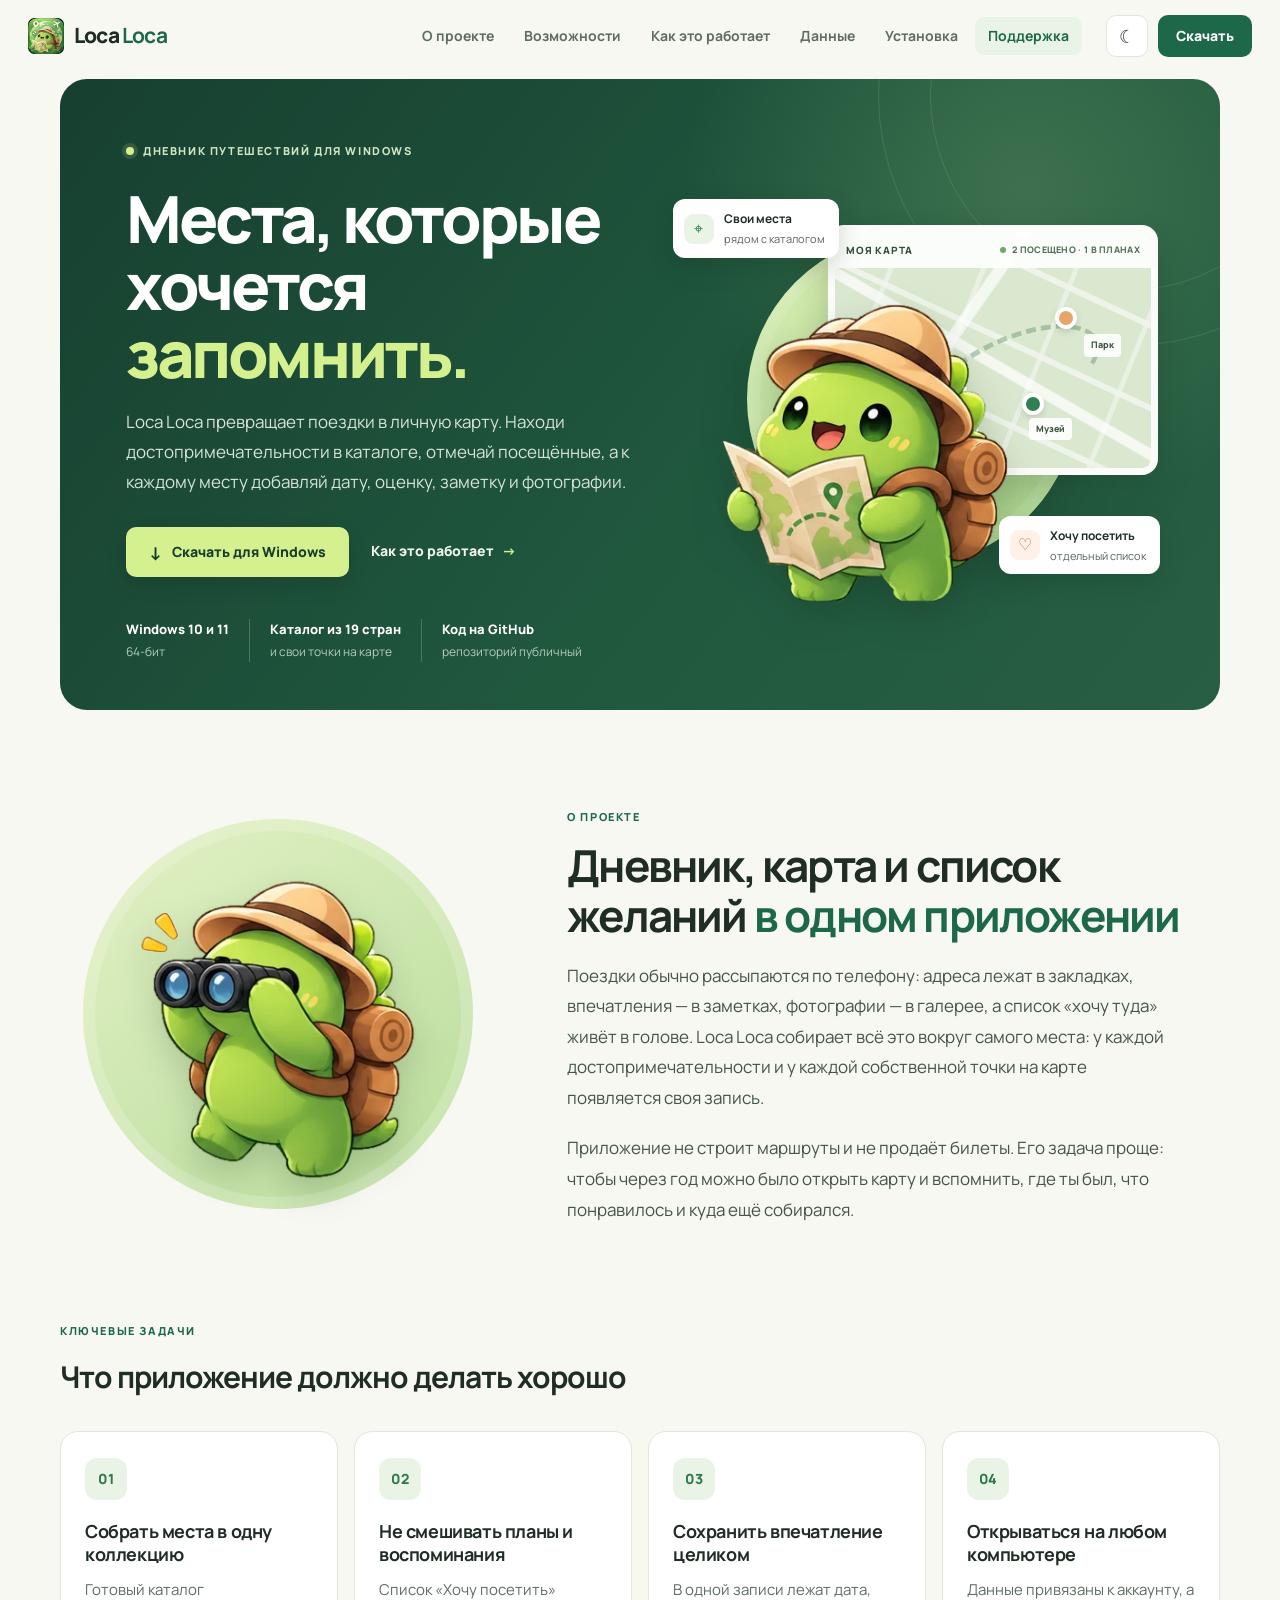
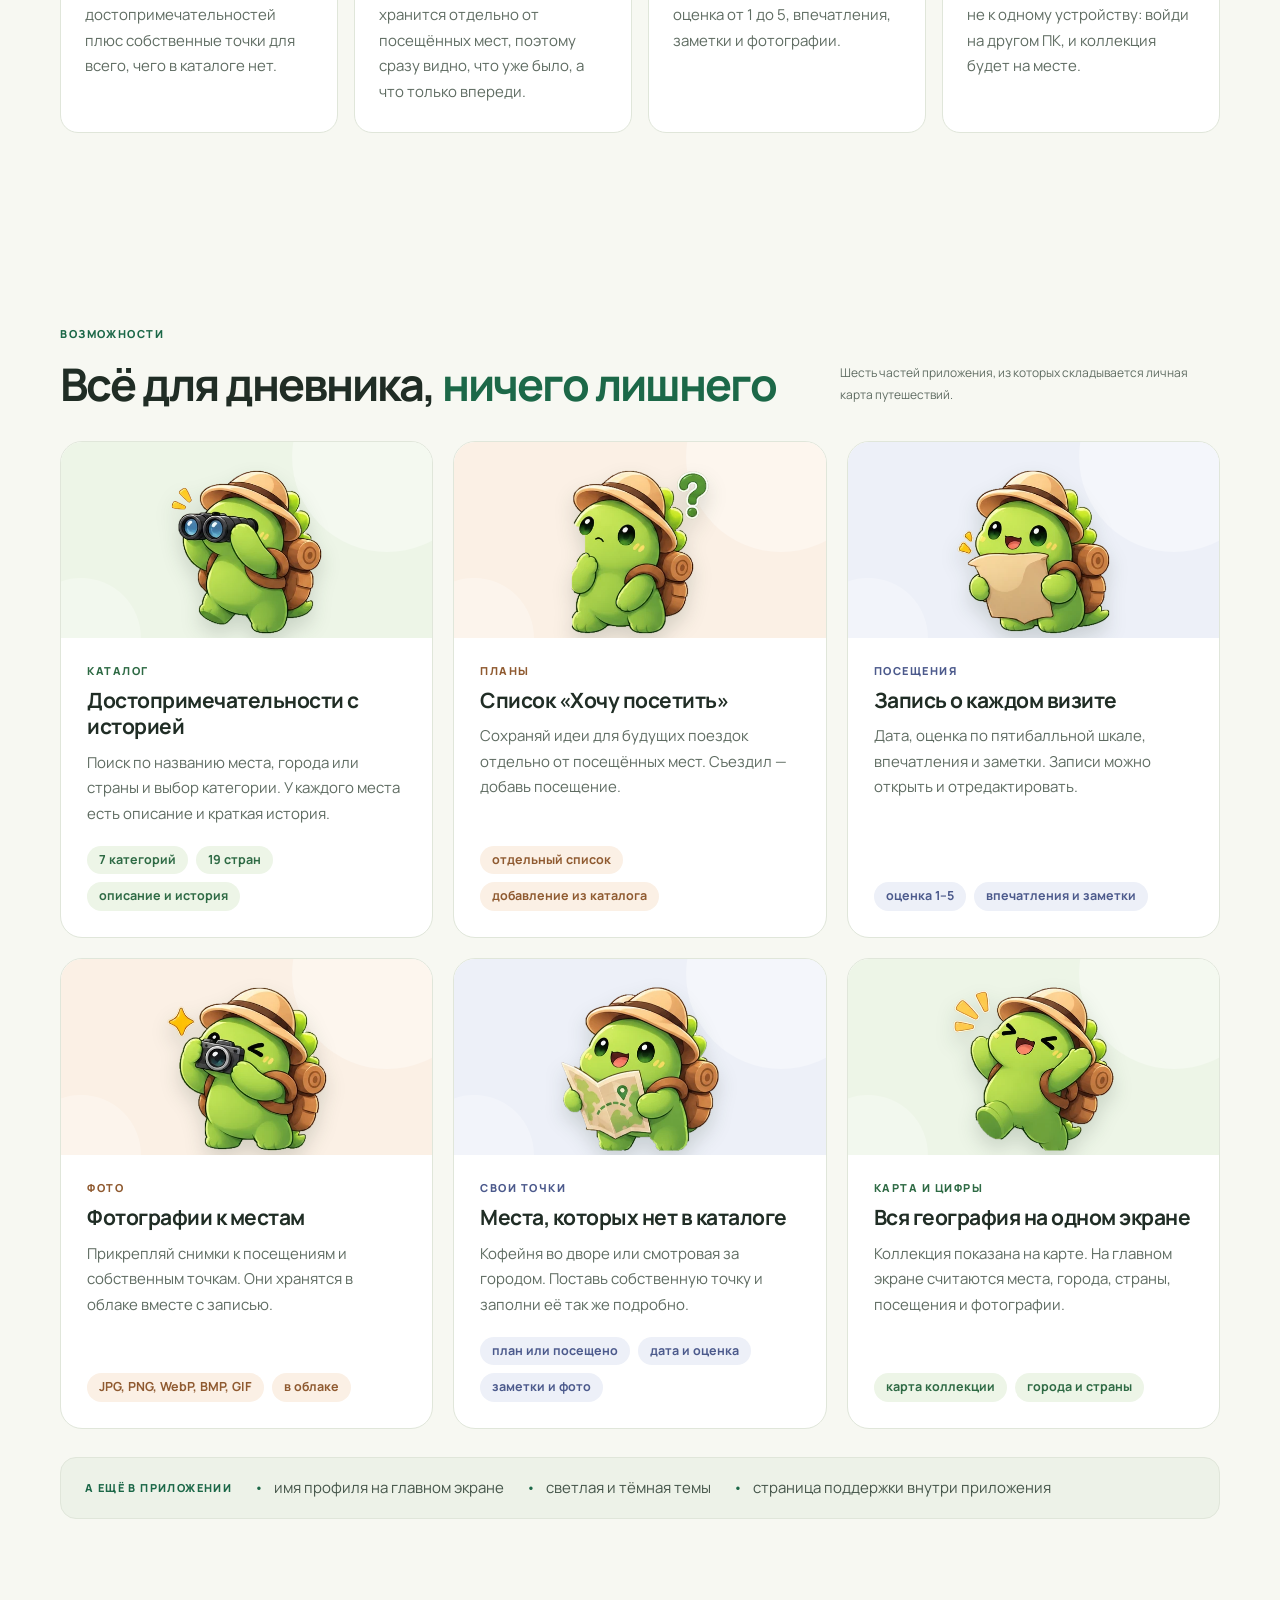
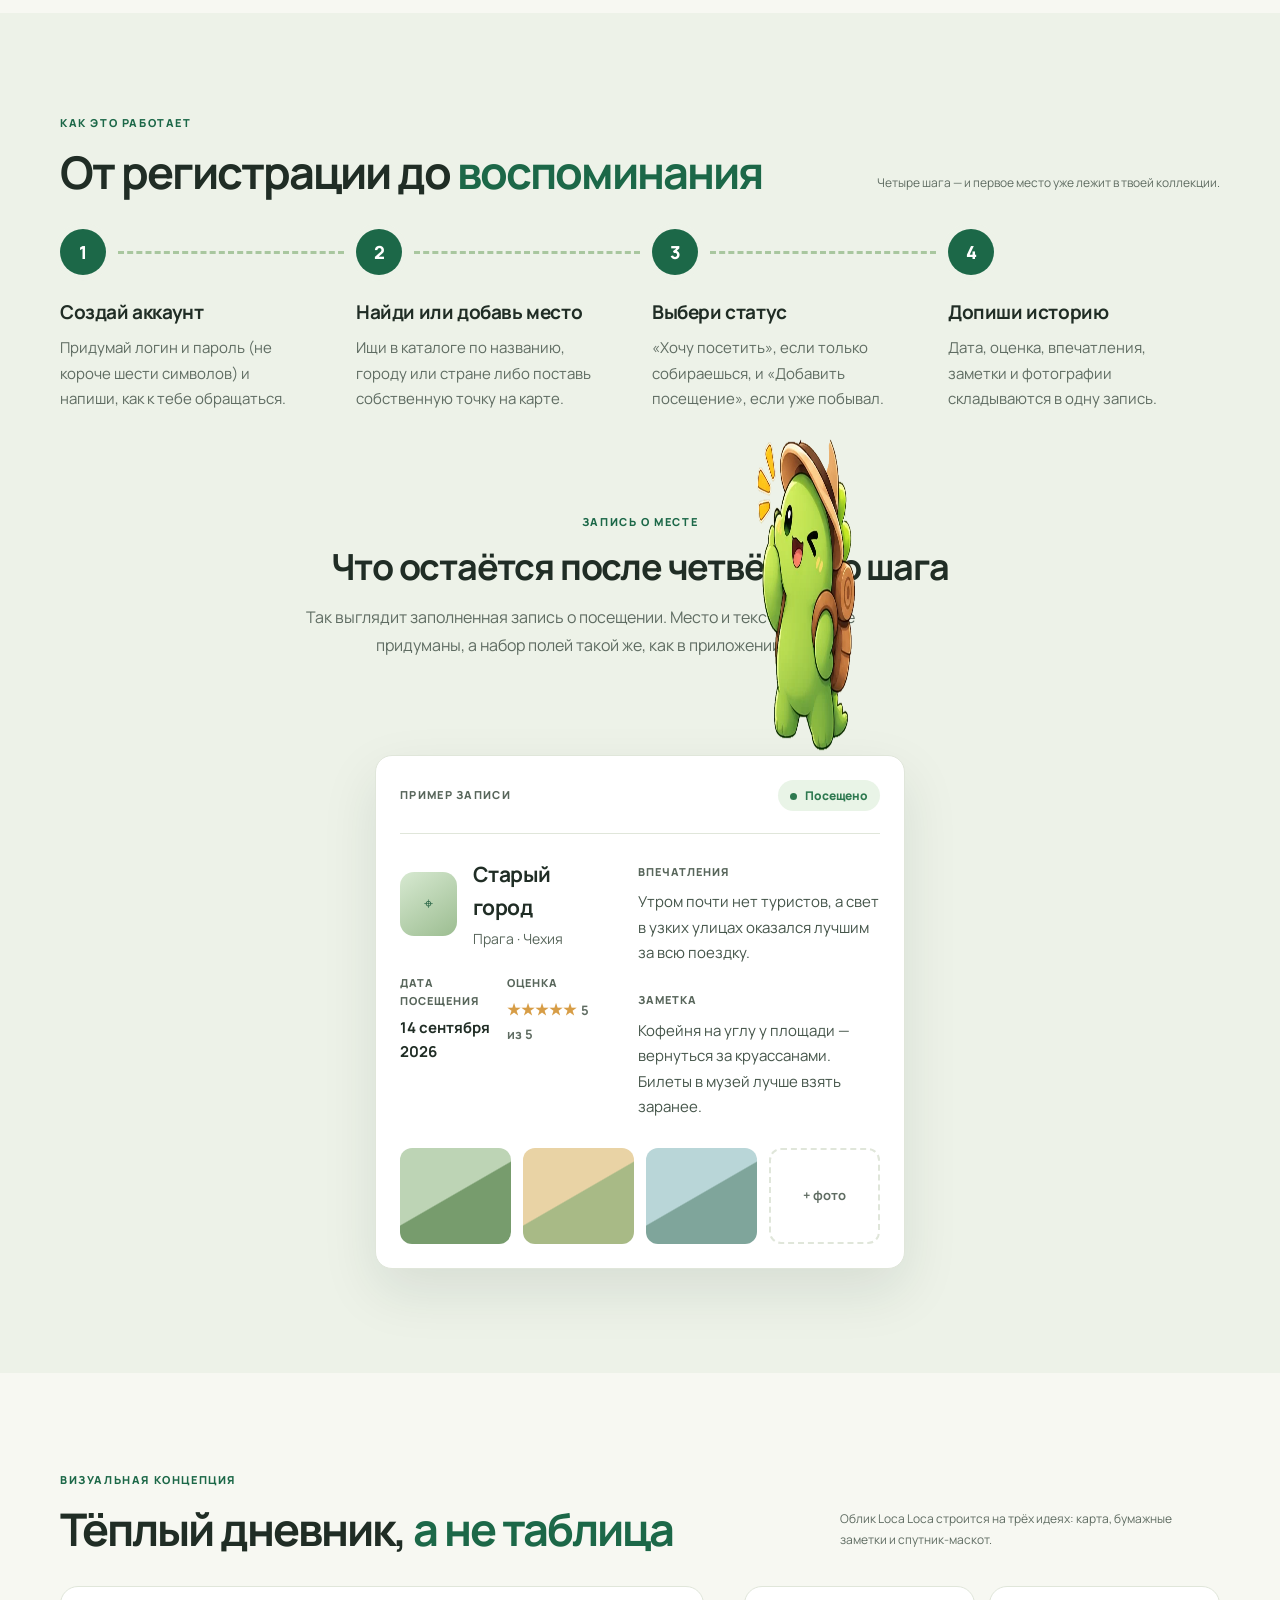
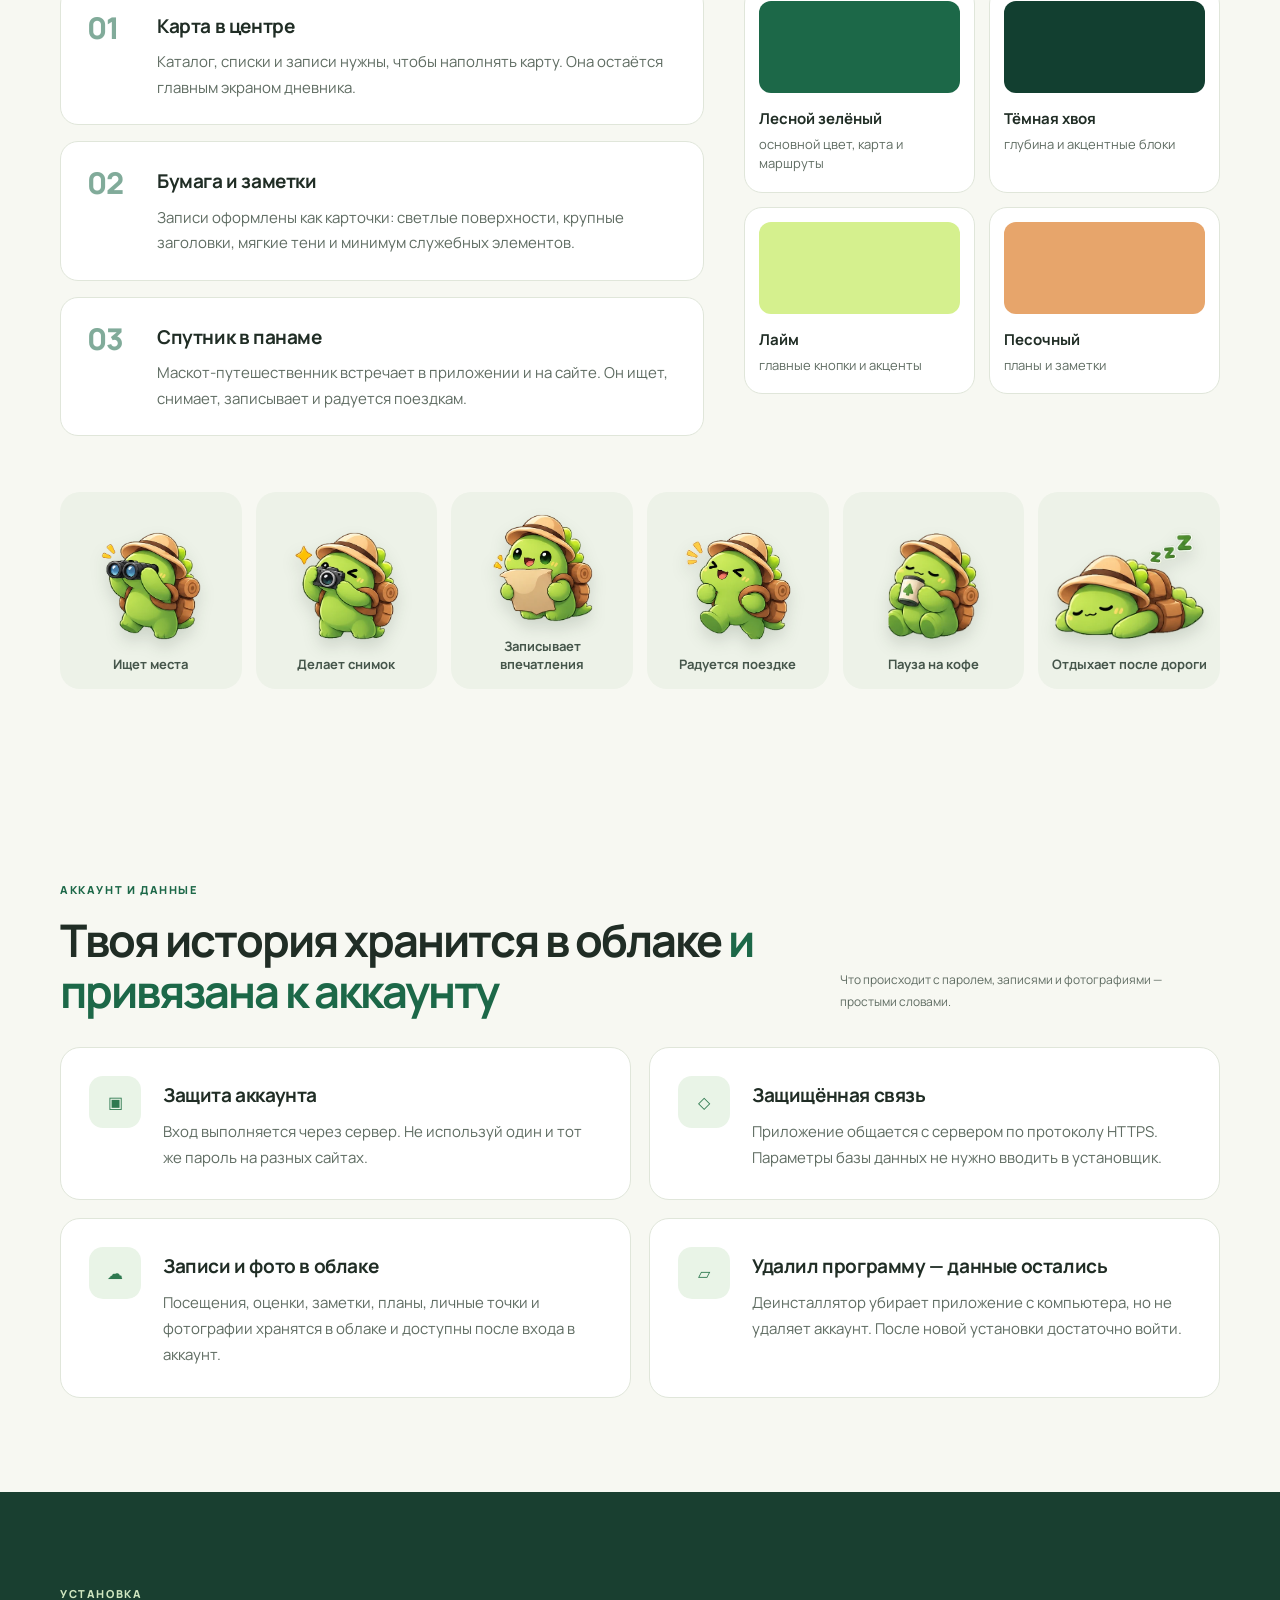
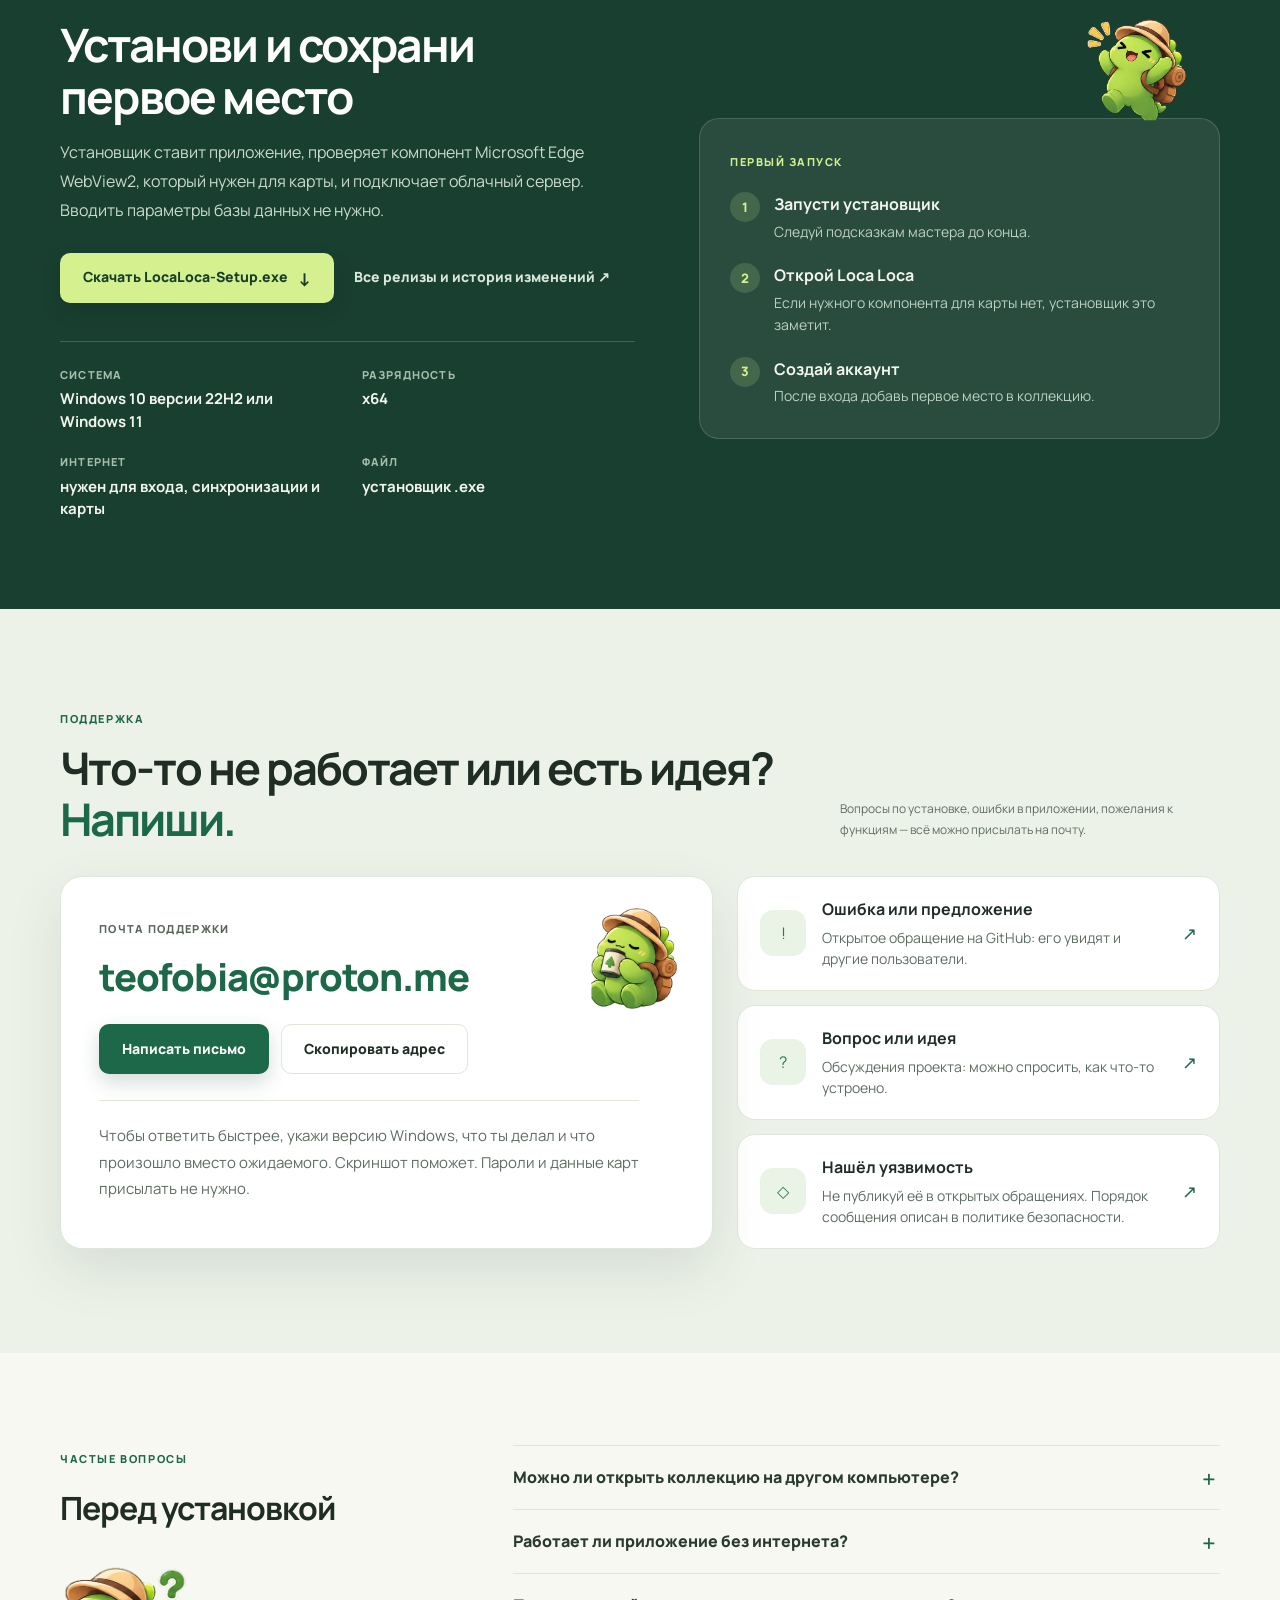
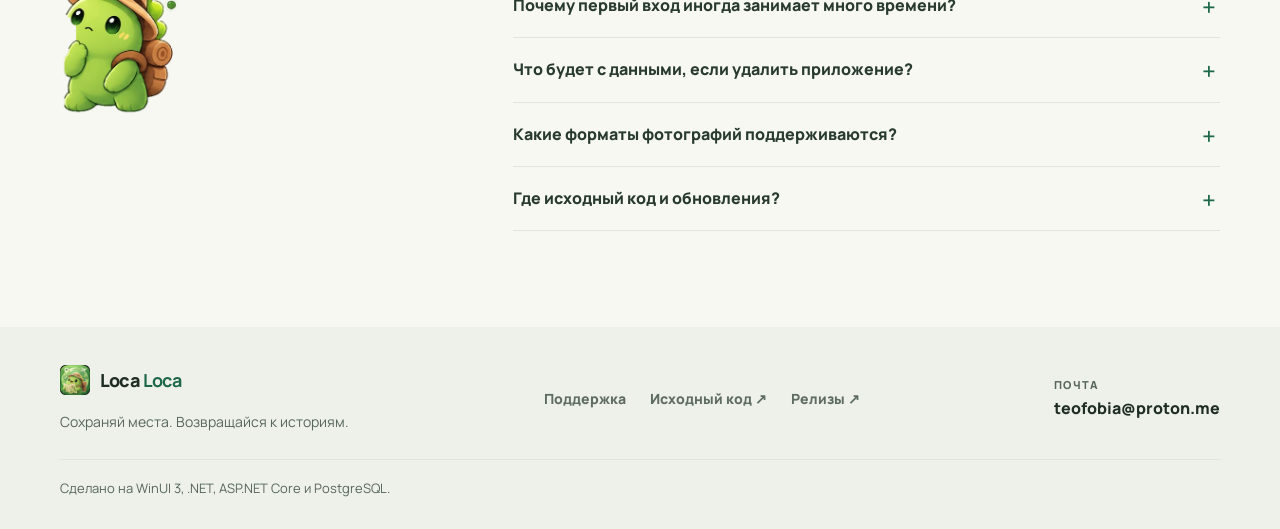
==== site/index.html @ 8aa75900 "Align workflow navigation with website tests" ====
<!doctype html>
<html lang="ru">
<head>
  <meta charset="utf-8">
  <meta name="viewport" content="width=device-width, initial-scale=1">
  <meta name="theme-color" content="#f7f8f2">
  <meta name="description" content="Loca Loca — дневник путешествий для Windows: личная карта мест, оценки, заметки и фотографии.">
  <meta property="og:type" content="website">
  <meta property="og:title" content="Loca Loca — дневник путешествий для Windows">
  <meta property="og:description" content="Каталог достопримечательностей, личная карта, оценки, заметки и фотографии в одном приложении.">
  <meta property="og:image" content="https://teofobiaa.github.io/LocaLoca/assets/icon.png">
  <meta property="og:url" content="https://teofobiaa.github.io/LocaLoca/">
  <title>Loca Loca — дневник путешествий для Windows</title>
  <script>
    (() => {
      const root = document.documentElement;
      let savedTheme = null;
      try { savedTheme = localStorage.getItem("loca-loca-theme"); } catch {}
      const prefersDark = window.matchMedia?.("(prefers-color-scheme: dark)").matches ?? false;
      root.dataset.theme = savedTheme === "light" || savedTheme === "dark" ? savedTheme : (prefersDark ? "dark" : "light");
    })();
  </script>
  <link rel="icon" href="assets/icon.png">
  <link rel="preconnect" href="https://fonts.googleapis.com">
  <link rel="preconnect" href="https://fonts.gstatic.com" crossorigin>
  <link href="https://fonts.googleapis.com/css2?family=Manrope:wght@400;500;600;700;800&amp;display=swap" rel="stylesheet">
  <link rel="stylesheet" href="styles.css">
</head>
<body id="top">
  <a class="skip-link" href="#main">К содержимому</a>
  <header class="topbar-wrap" id="siteHeader">
    <div class="topbar">
      <a class="brand" href="#top" aria-label="Loca Loca — на главную">
        <img src="assets/icon.png" alt="" width="36" height="36">
        <span>Loca <b>Loca</b></span>
      </a>
      <nav class="main-nav" aria-label="Основная навигация">
        <a href="#about">О проекте</a>
        <a href="#features">Возможности</a>
        <a href="#workflow">Как это работает</a>
        <a href="#data">Данные</a>
        <a href="#install">Установка</a>
        <a href="#support">Поддержка</a>
      </nav>
      <div class="topbar-actions">
        <button class="theme-toggle" id="themeToggle" type="button" aria-label="Переключить тему" aria-pressed="false">
          <span class="theme-toggle-icon" aria-hidden="true">☾</span>
          <span class="sr-only theme-toggle-label">Тёмная тема</span>
        </button>
        <a class="nav-download" href="https://github.com/teofobiaa/LocaLoca/releases/download/latest/LocaLoca-Setup.exe">Скачать</a>
        <details class="mobile-menu" id="mobileMenu">
          <summary aria-label="Открыть меню"><span class="burger" aria-hidden="true"></span></summary>
          <nav class="mobile-nav" aria-label="Мобильная навигация">
            <a href="#about">О проекте</a><a href="#features">Возможности</a><a href="#workflow">Как это работает</a>
            <a href="#design">Визуальная концепция</a><a href="#data">Данные</a><a href="#install">Установка</a><a href="#support">Поддержка</a>
          </nav>
        </details>
      </div>
    </div>
  </header>

  <main id="main">
    <section class="hero wrap" aria-labelledby="heroTitle">
      <div class="hero-copy">
        <div class="eyebrow eyebrow-light"><span class="live-dot"></span> ДНЕВНИК ПУТЕШЕСТВИЙ ДЛЯ WINDOWS</div>
        <h1 id="heroTitle">Места, которые хочется <em>запомнить.</em></h1>
        <p class="hero-lead">Loca Loca превращает поездки в личную карту. Находи достопримечательности в каталоге, отмечай посещённые, а к каждому месту добавляй дату, оценку, заметку и фотографии.</p>
        <div class="hero-actions">
          <a class="button button-lime" href="https://github.com/teofobiaa/LocaLoca/releases/download/latest/LocaLoca-Setup.exe"><span aria-hidden="true">↓</span> Скачать для Windows</a>
          <a class="hero-link" href="#how">Как это работает <span aria-hidden="true">→</span></a>
        </div>
        <div class="hero-facts" aria-label="Кратко о приложении">
          <span><b>Windows 10 и 11</b><small>64-бит</small></span>
          <span><b>Каталог из 19 стран</b><small>и свои точки на карте</small></span>
          <span><b>Код на GitHub</b><small>репозиторий публичный</small></span>
        </div>
      </div>
      <div class="hero-visual" aria-hidden="true">
        <div class="visual-halo"></div>
        <div class="map-preview">
          <div class="preview-top"><span>МОЯ КАРТА</span><span class="preview-status"><i></i> 2 ПОСЕЩЕНО · 1 В ПЛАНАХ</span></div>
          <div class="map-lines"></div><span class="map-pin pin-a"></span><span class="map-pin pin-b"></span><span class="map-pin pin-c"></span>
          <div class="map-label label-a">Старый город</div><div class="map-label label-b">Парк</div><div class="map-label label-c">Музей</div>
          <div class="map-legend"><span><i class="legend-visited"></i> Посещено</span><span><i class="legend-wish"></i> В планах</span></div>
        </div>
        <img class="hero-mascot" src="assets/mascot-map.webp" alt="" width="331" height="344">
        <div class="floating-note note-top"><span class="note-icon note-pin">⌖</span><span><b>Свои места</b><small>рядом с каталогом</small></span></div>
        <div class="floating-note note-bottom"><span class="note-icon note-heart">♡</span><span><b>Хочу посетить</b><small>отдельный список</small></span></div>
      </div>
    </section>

    <section class="section wrap" id="about" aria-labelledby="aboutTitle">
      <div class="about-layout">
        <div class="about-art" aria-hidden="true"><div class="about-blob"></div><img src="assets/mascot-binoculars.webp" alt="" width="304" height="329"></div>
        <div class="about-copy"><span class="eyebrow">О ПРОЕКТЕ</span>
          <h2 id="aboutTitle">Дневник, карта и список желаний <em>в одном приложении</em></h2>
          <p>Поездки обычно рассыпаются по телефону: адреса лежат в закладках, впечатления — в заметках, фотографии — в галерее, а список «хочу туда» живёт в голове. Loca Loca собирает всё это вокруг самого места: у каждой достопримечательности и у каждой собственной точки на карте появляется своя запись.</p>
          <p>Приложение не строит маршруты и не продаёт билеты. Его задача проще: чтобы через год можно было открыть карту и вспомнить, где ты был, что понравилось и куда ещё собирался.</p>
        </div>
      </div>
      <div class="goals-head"><span class="eyebrow">КЛЮЧЕВЫЕ ЗАДАЧИ</span><h3>Что приложение должно делать хорошо</h3></div>
      <div class="goals">
        <article class="goal"><span class="goal-number">01</span><h4>Собрать места в одну коллекцию</h4><p>Готовый каталог достопримечательностей плюс собственные точки для всего, чего в каталоге нет.</p></article>
        <article class="goal"><span class="goal-number">02</span><h4>Не смешивать планы и воспоминания</h4><p>Список «Хочу посетить» хранится отдельно от посещённых мест, поэтому сразу видно, что уже было, а что только впереди.</p></article>
        <article class="goal"><span class="goal-number">03</span><h4>Сохранить впечатление целиком</h4><p>В одной записи лежат дата, оценка от 1 до 5, впечатления, заметки и фотографии.</p></article>
        <article class="goal"><span class="goal-number">04</span><h4>Открываться на любом компьютере</h4><p>Данные привязаны к аккаунту, а не к одному устройству: войди на другом ПК, и коллекция будет на месте.</p></article>
      </div>
    </section>

    <section class="section wrap features" id="features" aria-labelledby="featuresTitle">
      <div class="section-heading"><div><span class="eyebrow">ВОЗМОЖНОСТИ</span><h2 id="featuresTitle">Всё для дневника, <em>ничего лишнего</em></h2></div><p>Шесть частей приложения, из которых складывается личная карта путешествий.</p></div>
      <div class="feature-grid">
        <article class="fcard fc-green"><div class="fcard-art"><img src="assets/mascot-binoculars.webp" alt="" width="304" height="329" loading="lazy"></div><div class="fcard-body"><span class="fcard-tag">КАТАЛОГ</span><h3>Достопримечательности с историей</h3><p>Поиск по названию места, города или страны и выбор категории. У каждого места есть описание и краткая история.</p><div class="chips"><span>7 категорий</span><span>19 стран</span><span>описание и история</span></div></div></article>
        <article class="fcard fc-warm"><div class="fcard-art"><img src="assets/mascot-thinking.webp" alt="" width="274" height="321" loading="lazy"></div><div class="fcard-body"><span class="fcard-tag">ПЛАНЫ</span><h3>Список «Хочу посетить»</h3><p>Сохраняй идеи для будущих поездок отдельно от посещённых мест. Съездил — добавь посещение.</p><div class="chips"><span>отдельный список</span><span>добавление из каталога</span></div></div></article>
        <article class="fcard fc-blue"><div class="fcard-art"><img src="assets/mascot-note.webp" alt="" width="303" height="323" loading="lazy"></div><div class="fcard-body"><span class="fcard-tag">ПОСЕЩЕНИЯ</span><h3>Запись о каждом визите</h3><p>Дата, оценка по пятибалльной шкале, впечатления и заметки. Записи можно открыть и отредактировать.</p><div class="chips"><span>оценка 1–5</span><span>впечатления и заметки</span></div></div></article>
        <article class="fcard fc-warm"><div class="fcard-art"><img src="assets/mascot-camera.webp" alt="" width="318" height="325" loading="lazy"></div><div class="fcard-body"><span class="fcard-tag">ФОТО</span><h3>Фотографии к местам</h3><p>Прикрепляй снимки к посещениям и собственным точкам. Они хранятся в облаке вместе с записью.</p><div class="chips"><span>JPG, PNG, WebP, BMP, GIF</span><span>в облаке</span></div></div></article>
        <article class="fcard fc-blue"><div class="fcard-art"><img src="assets/mascot-map.webp" alt="" width="331" height="344" loading="lazy"></div><div class="fcard-body"><span class="fcard-tag">СВОИ ТОЧКИ</span><h3>Места, которых нет в каталоге</h3><p>Кофейня во дворе или смотровая за городом. Поставь собственную точку и заполни её так же подробно.</p><div class="chips"><span>план или посещено</span><span>дата и оценка</span><span>заметки и фото</span></div></div></article>
        <article class="fcard fc-green"><div class="fcard-art"><img src="assets/mascot-celebrate.webp" alt="" width="337" height="343" loading="lazy"></div><div class="fcard-body"><span class="fcard-tag">КАРТА И ЦИФРЫ</span><h3>Вся география на одном экране</h3><p>Коллекция показана на карте. На главном экране считаются места, города, страны, посещения и фотографии.</p><div class="chips"><span>карта коллекции</span><span>города и страны</span></div></div></article>
      </div>
      <div class="extras"><span class="extras-label">А ещё в приложении</span><span>имя профиля на главном экране</span><span>светлая и тёмная темы</span><span>страница поддержки внутри приложения</span></div>
    </section>

    <section class="how" id="workflow" aria-labelledby="howTitle"><div class="wrap">
      <div class="section-heading"><div><span class="eyebrow">КАК ЭТО РАБОТАЕТ</span><h2 id="howTitle">От регистрации до <em>воспоминания</em></h2></div><p>Четыре шага — и первое место уже лежит в твоей коллекции.</p></div>
      <ol class="route">
        <li class="route-step"><span class="route-node">1</span><h3>Создай аккаунт</h3><p>Придумай логин и пароль (не короче шести символов) и напиши, как к тебе обращаться.</p></li>
        <li class="route-step"><span class="route-node">2</span><h3>Найди или добавь место</h3><p>Ищи в каталоге по названию, городу или стране либо поставь собственную точку на карте.</p></li>
        <li class="route-step"><span class="route-node">3</span><h3>Выбери статус</h3><p>«Хочу посетить», если только собираешься, и «Добавить посещение», если уже побывал.</p></li>
        <li class="route-step"><span class="route-node">4</span><h3>Допиши историю</h3><p>Дата, оценка, впечатления, заметки и фотографии складываются в одну запись.</p></li>
      </ol>
      <div class="record-block"><div class="record-intro"><span class="eyebrow">ЗАПИСЬ О МЕСТЕ</span><h3>Что остаётся после четвёртого шага</h3><p>Так выглядит заполненная запись о посещении. Место и текст в примере придуманы, а набор полей такой же, как в приложении.</p></div>
        <div class="record-card" aria-label="Пример записи о посещении с вымышленными данными">
          <img class="record-mascot" src="assets/mascot-thumbs-up.webp" alt="" width="305" height="328" loading="lazy">
          <div class="record-card-top"><span class="record-type">ПРИМЕР ЗАПИСИ</span><span class="visited-pill"><i></i> Посещено</span></div>
          <div class="record-body"><div class="record-main"><div class="record-place"><div class="place-thumb" aria-hidden="true">⌖</div><div><h4>Старый город</h4><p>Прага · Чехия</p></div></div>
            <div class="record-meta"><div><small>ДАТА ПОСЕЩЕНИЯ</small><b>14 сентября 2026</b></div><div><small>ОЦЕНКА</small><b class="rating">★★★★★ <span>5 из 5</span></b></div></div>
          </div><div class="record-texts"><div><small>ВПЕЧАТЛЕНИЯ</small><p>Утром почти нет туристов, а свет в узких улицах оказался лучшим за всю поездку.</p></div><div><small>ЗАМЕТКА</small><p>Кофейня на углу у площади — вернуться за круассанами. Билеты в музей лучше взять заранее.</p></div></div></div>
          <div class="record-photos" aria-hidden="true"><div class="photo photo-one"></div><div class="photo photo-two"></div><div class="photo photo-three"></div><div class="photo photo-add">+ фото</div></div>
        </div>
      </div>
    </div></section>

    <section class="section wrap design" id="design" aria-labelledby="designTitle">
      <div class="section-heading"><div><span class="eyebrow">ВИЗУАЛЬНАЯ КОНЦЕПЦИЯ</span><h2 id="designTitle">Тёплый дневник, <em>а не таблица</em></h2></div><p>Облик Loca Loca строится на трёх идеях: карта, бумажные заметки и спутник-маскот.</p></div>
      <div class="design-grid"><div class="principles">
        <article class="principle"><span class="principle-number">01</span><div><h3>Карта в центре</h3><p>Каталог, списки и записи нужны, чтобы наполнять карту. Она остаётся главным экраном дневника.</p></div></article>
        <article class="principle"><span class="principle-number">02</span><div><h3>Бумага и заметки</h3><p>Записи оформлены как карточки: светлые поверхности, крупные заголовки, мягкие тени и минимум служебных элементов.</p></div></article>
        <article class="principle"><span class="principle-number">03</span><div><h3>Спутник в панаме</h3><p>Маскот-путешественник встречает в приложении и на сайте. Он ищет, снимает, записывает и радуется поездкам.</p></div></article>
      </div><div class="palette" aria-label="Цвета проекта">
        <div class="swatch sw-green"><i></i><b>Лесной зелёный</b><small>основной цвет, карта и маршруты</small></div><div class="swatch sw-deep"><i></i><b>Тёмная хвоя</b><small>глубина и акцентные блоки</small></div><div class="swatch sw-lime"><i></i><b>Лайм</b><small>главные кнопки и акценты</small></div><div class="swatch sw-warm"><i></i><b>Песочный</b><small>планы и заметки</small></div>
      </div></div>
      <ul class="moods" aria-label="Маскот в разных ситуациях">
        <li><img src="assets/mascot-binoculars.webp" alt="" width="304" height="329" loading="lazy"><span>Ищет места</span></li><li><img src="assets/mascot-camera.webp" alt="" width="318" height="325" loading="lazy"><span>Делает снимок</span></li><li><img src="assets/mascot-note.webp" alt="" width="303" height="323" loading="lazy"><span>Записывает впечатления</span></li><li><img src="assets/mascot-happy.webp" alt="" width="337" height="345" loading="lazy"><span>Радуется поездке</span></li><li><img src="assets/mascot-coffee.webp" alt="" width="250" height="290" loading="lazy"><span>Пауза на кофе</span></li><li><img src="assets/mascot-sleeping.webp" alt="" width="387" height="280" loading="lazy"><span>Отдыхает после дороги</span></li>
      </ul>
    </section>

    <section class="section wrap" id="data" aria-labelledby="dataTitle"><div class="section-heading"><div><span class="eyebrow">АККАУНТ И ДАННЫЕ</span><h2 id="dataTitle">Твоя история хранится в облаке <em>и привязана к аккаунту</em></h2></div><p>Что происходит с паролем, записями и фотографиями — простыми словами.</p></div>
      <div class="data-grid">
        <article class="data-card"><div class="data-icon" aria-hidden="true">▣</div><h3>Защита аккаунта</h3><p>Вход выполняется через сервер. Не используй один и тот же пароль на разных сайтах.</p></article>
        <article class="data-card"><div class="data-icon" aria-hidden="true">◇</div><h3>Защищённая связь</h3><p>Приложение общается с сервером по протоколу HTTPS. Параметры базы данных не нужно вводить в установщик.</p></article>
        <article class="data-card"><div class="data-icon" aria-hidden="true">☁</div><h3>Записи и фото в облаке</h3><p>Посещения, оценки, заметки, планы, личные точки и фотографии хранятся в облаке и доступны после входа в аккаунт.</p></article>
        <article class="data-card"><div class="data-icon" aria-hidden="true">▱</div><h3>Удалил программу — данные остались</h3><p>Деинсталлятор убирает приложение с компьютера, но не удаляет аккаунт. После новой установки достаточно войти.</p></article>
      </div>
    </section>

    <section class="install-section" id="install" aria-labelledby="installTitle"><div class="wrap install-layout">
      <div class="install-main"><span class="eyebrow eyebrow-light">УСТАНОВКА</span><h2 id="installTitle">Установи и сохрани первое место</h2><p>Установщик ставит приложение, проверяет компонент Microsoft Edge WebView2, который нужен для карты, и подключает облачный сервер. Вводить параметры базы данных не нужно.</p>
        <div class="install-actions"><a class="button button-lime" href="https://github.com/teofobiaa/LocaLoca/releases/download/latest/LocaLoca-Setup.exe">Скачать LocaLoca-Setup.exe <span aria-hidden="true">↓</span></a><a class="install-release-link" href="https://github.com/teofobiaa/LocaLoca/releases/latest">Все релизы и история изменений ↗</a></div>
        <dl class="install-specs"><div><dt>СИСТЕМА</dt><dd>Windows 10 версии 22H2 или Windows 11</dd></div><div><dt>РАЗРЯДНОСТЬ</dt><dd>x64</dd></div><div><dt>ИНТЕРНЕТ</dt><dd>нужен для входа, синхронизации и карты</dd></div><div><dt>ФАЙЛ</dt><dd>установщик .exe</dd></div></dl>
      </div>
      <div class="install-aside"><img class="aside-mascot" src="assets/mascot-celebrate.webp" alt="" width="337" height="343" loading="lazy"><div class="aside-number">ПЕРВЫЙ ЗАПУСК</div><ol><li><span>1</span><div><b>Запусти установщик</b><small>Следуй подсказкам мастера до конца.</small></div></li><li><span>2</span><div><b>Открой Loca Loca</b><small>Если нужного компонента для карты нет, установщик это заметит.</small></div></li><li><span>3</span><div><b>Создай аккаунт</b><small>После входа добавь первое место в коллекцию.</small></div></li></ol></div>
    </div></section>

    <section class="support-section" id="support" aria-labelledby="supportTitle"><div class="wrap">
      <div class="section-heading"><div><span class="eyebrow">ПОДДЕРЖКА</span><h2 id="supportTitle">Что-то не работает или есть идея? <em>Напиши.</em></h2></div><p>Вопросы по установке, ошибки в приложении, пожелания к функциям — всё можно присылать на почту.</p></div>
      <div class="support-layout"><div class="contact-card"><img class="contact-mascot" src="assets/mascot-coffee.webp" alt="" width="250" height="290" loading="lazy"><span class="data-label">ПОЧТА ПОДДЕРЖКИ</span>
        <a class="contact-mail" href="mailto:teofobia@proton.me">teofobia@proton.me</a>
        <div class="contact-actions"><a class="button button-green" href="mailto:teofobia@proton.me?subject=Loca%20Loca%3A%20вопрос">Написать письмо</a><button class="button button-outline" id="copyMail" type="button" data-email="teofobia@proton.me">Скопировать адрес</button><span class="copy-status" id="copyStatus" role="status" aria-live="polite"></span></div>
        <p class="contact-hint">Чтобы ответить быстрее, укажи версию Windows, что ты делал и что произошло вместо ожидаемого. Скриншот поможет. Пароли и данные карт присылать не нужно.</p>
      </div><div class="support-links">
        <a class="support-link" href="https://github.com/teofobiaa/LocaLoca/issues/new"><span class="support-icon" aria-hidden="true">!</span><span><b>Ошибка или предложение</b><small>Открытое обращение на GitHub: его увидят и другие пользователи.</small></span><i aria-hidden="true">↗</i></a>
        <a class="support-link" href="https://github.com/teofobiaa/LocaLoca/discussions"><span class="support-icon" aria-hidden="true">?</span><span><b>Вопрос или идея</b><small>Обсуждения проекта: можно спросить, как что-то устроено.</small></span><i aria-hidden="true">↗</i></a>
        <a class="support-link" href="https://github.com/teofobiaa/LocaLoca/security/policy"><span class="support-icon" aria-hidden="true">◇</span><span><b>Нашёл уязвимость</b><small>Не публикуй её в открытых обращениях. Порядок сообщения описан в политике безопасности.</small></span><i aria-hidden="true">↗</i></a>
      </div></div>
    </div></section>

    <section class="faq-section wrap" id="faq" aria-labelledby="faqTitle"><div class="faq-heading"><span class="eyebrow">ЧАСТЫЕ ВОПРОСЫ</span><h2 id="faqTitle">Перед установкой</h2><img src="assets/mascot-thinking.webp" alt="" width="274" height="321" loading="lazy"></div>
      <div class="faq-list"><details><summary>Можно ли открыть коллекцию на другом компьютере?</summary><p>Да. Записи и фотографии привязаны к аккаунту, а не к устройству. Установи Loca Loca на втором компьютере и войди с тем же логином.</p></details><details><summary>Работает ли приложение без интернета?</summary><p>Нет. Вход, получение данных из облака и загрузка карты требуют подключения. Автономного режима пока нет.</p></details><details><summary>Почему первый вход иногда занимает много времени?</summary><p>Сервер может засыпать, если им долго не пользовались. Первый запрос после паузы будит его и может идти дольше обычного.</p></details><details><summary>Что будет с данными, если удалить приложение?</summary><p>Программа и временные файлы на компьютере удалятся, а аккаунт, посещения, личные точки и фотографии останутся в облаке.</p></details><details><summary>Какие форматы фотографий поддерживаются?</summary><p>JPG, PNG, WebP, BMP и GIF.</p></details><details><summary>Где исходный код и обновления?</summary><p>В репозитории проекта на GitHub: там же опубликованы релизы и история изменений.</p></details></div>
    </section>
  </main>

  <footer class="footer"><div class="wrap footer-inner"><div class="footer-top">
    <div class="footer-about"><a class="brand footer-brand" href="#top"><img src="assets/icon.png" alt="" width="30" height="30"><span>Loca <b>Loca</b></span></a><p>Сохраняй места. Возвращайся к историям.</p></div>
    <nav class="footer-links" aria-label="Ссылки в подвале"><a href="#support">Поддержка</a><a href="https://github.com/teofobiaa/LocaLoca">Исходный код ↗</a><a href="https://github.com/teofobiaa/LocaLoca/releases/latest">Релизы ↗</a></nav>
    <div class="footer-contact"><small>ПОЧТА</small><a href="mailto:teofobia@proton.me">teofobia@proton.me</a></div>
  </div><p class="footer-stack">Сделано на WinUI 3, .NET, ASP.NET Core и PostgreSQL.</p></div></footer>

  <script>
    (() => {
      const root = document.documentElement;
      const toggle = document.getElementById("themeToggle");
      const themeColor = document.querySelector('meta[name="theme-color"]');
      const storageKey = "loca-loca-theme";
      const colorByTheme = { light: "#f7f8f2", dark: "#111a15" };
      function getSavedTheme() {
        try { const value = localStorage.getItem(storageKey); return value === "light" || value === "dark" ? value : null; }
        catch { return null; }
      }
      function applyTheme(theme, save = false) {
        const normalized = theme === "dark" ? "dark" : "light";
        root.dataset.theme = normalized;
        const isDark = normalized === "dark";
        if (toggle) {
          toggle.setAttribute("aria-pressed", String(isDark));
          toggle.setAttribute("aria-label", isDark ? "Переключить на светлую тему" : "Переключить на тёмную тему");
          toggle.querySelector(".theme-toggle-icon").textContent = isDark ? "☀" : "☾";
          toggle.querySelector(".theme-toggle-label").textContent = isDark ? "Светлая тема" : "Тёмная тема";
        }
        if (themeColor) themeColor.setAttribute("content", colorByTheme[normalized]);
        if (save) { try { localStorage.setItem(storageKey, normalized); } catch {} }
      }
      applyTheme(root.dataset.theme || getSavedTheme() || "light");
      toggle?.addEventListener("click", () => applyTheme(root.dataset.theme === "dark" ? "light" : "dark", true));
      const systemPreference = window.matchMedia?.("(prefers-color-scheme: dark)");
      systemPreference?.addEventListener?.("change", event => { if (!getSavedTheme()) applyTheme(event.matches ? "dark" : "light"); });
      const header = document.getElementById("siteHeader");
      const mobileMenu = document.getElementById("mobileMenu");
      const onScroll = () => header?.classList.toggle("is-scrolled", window.scrollY > 8);
      onScroll();
      window.addEventListener("scroll", onScroll, { passive: true });
      mobileMenu?.querySelectorAll("a").forEach(link => link.addEventListener("click", () => mobileMenu.removeAttribute("open")));
      const navLinks = [...document.querySelectorAll(".main-nav a")];
      const sections = navLinks.map(link => document.querySelector(link.getAttribute("href"))).filter(Boolean);
      if ("IntersectionObserver" in window && sections.length) {
        const observer = new IntersectionObserver(entries => entries.forEach(entry => {
          if (!entry.isIntersecting) return;
          navLinks.forEach(link => {
            const active = link.getAttribute("href") === "#" + entry.target.id;
            if (active) link.setAttribute("aria-current", "true"); else link.removeAttribute("aria-current");
          });
        }), { rootMargin: "-40% 0px -55% 0px" });
        sections.forEach(section => observer.observe(section));
      }
      const copyButton = document.getElementById("copyMail");
      const copyStatus = document.getElementById("copyStatus");
      copyButton?.addEventListener("click", async () => {
        const email = copyButton.dataset.email;
        let copied = false;
        try { await navigator.clipboard.writeText(email); copied = true; }
        catch {
          const field = document.createElement("textarea");
          field.value = email; field.setAttribute("readonly", ""); field.style.position = "fixed"; field.style.opacity = "0";
          document.body.appendChild(field); field.select();
          try { copied = document.execCommand("copy"); } catch { copied = false; }
          field.remove();
        }
        copyStatus.textContent = copied ? "Адрес скопирован" : "Не удалось скопировать, выдели адрес вручную";
        window.setTimeout(() => { copyStatus.textContent = ""; }, 3000);
      });
    })();
  </script>
</body>
</html>
---- site/styles.css ----
:root {
  color-scheme: light;
  --ink: #202d25;
  --muted: #5d6c62;
  --muted: #5f6c62;
  --green: #1c6848;
  --green-deep: #123f30;
  --lime: #d5f08e;
  --paper: #f7f8f2;
  --surface: #ffffff;
  --surface-soft: #edf2e8;
  --surface-alt: #edf1e9;
  --line: #e0e6da;
  --text-strong: #293a2e;
  --text-body: #3f4f44;
  --text-subtle: #59685e;
  --footer-text: #45564a;
  --text-body: #45554a;
  --text-subtle: #58665b;
  --footer-text: #5f6c62;
  --note-green-bg: #e9f4e7;
  --note-green: #2e7950;
  --note-warm-bg: #fff0e8;
  --note-warm: #b8693f;
  --btn-bg: #1c6848;
  --btn-fg: #ffffff;
  --blob-a: #e3f1c5;
  --blob-b: #b8dc9b;
  --route-line: #a9c79f;
  --tint-green: #edf5e7;
  --tint-warm: #fbf0e5;
  --tint-blue: #edf0f8;
  --acc-green: #2e6a44;
  --acc-warm: #8f5a30;
  --acc-blue: #4c5a8c;
  --shadow: 0 22px 55px rgba(24, 53, 35, .10);
}
:root[data-theme="dark"] {
  color-scheme: dark;
  --ink: #e5eee7;
  --muted: #b0bfb4;
  --green: #91c99d;
  --green-deep: #173b2d;
  --lime: #d5f08e;
  --paper: #111a15;
  --surface: #1b2922;
  --surface-soft: #202f27;
  --surface-alt: #17231d;
  --line: #33443a;
  --text-strong: #dce8df;
  --text-body: #c4d3c8;
  --text-subtle: #bdcbbf;
  --footer-text: #c5d2c8;
  --note-green-bg: #293e31;
  --note-green: #a1d5a8;
  --note-warm-bg: #44342d;
  --note-warm: #e3ad89;
  --btn-bg: #d5f08e;
  --btn-fg: #183d2b;
  --blob-a: #2f4d38;
  --blob-b: #223a2c;
  --route-line: #456650;
  --tint-green: #263a2c;
  --tint-warm: #3c3027;
  --tint-blue: #2d3447;
  --acc-green: #a9dcb0;
  --acc-warm: #ebbf9c;
  --acc-blue: #b9c4ee;
  --shadow: 0 22px 55px rgba(0, 0, 0, .32);
}

* { box-sizing: border-box; }
html { scroll-behavior: smooth; scroll-padding-top: 88px; }
body {
  margin: 0;
  background: var(--paper);
  color: var(--ink);
  font-family: Manrope, "Segoe UI", sans-serif;
  font-size: 16px;
  line-height: 1.6;
  -webkit-font-smoothing: antialiased;
}
img { max-width: 100%; }
a { color: inherit; }
:focus-visible { outline: 3px solid var(--green); outline-offset: 3px; border-radius: 6px; }
.wrap { width: min(1160px, calc(100% - 56px)); margin-inline: auto; }
.sr-only { position: absolute; width: 1px; height: 1px; margin: -1px; padding: 0; overflow: hidden; clip: rect(0 0 0 0); white-space: nowrap; border: 0; }
.skip-link { position: absolute; left: 16px; top: -60px; z-index: 100; padding: 10px 16px; border-radius: 9px; background: var(--btn-bg); color: var(--btn-fg); font-weight: 800; text-decoration: none; transition: top .2s; }
.skip-link:focus { top: 12px; }

/* ---------- Шапка ---------- */
.topbar-wrap {
  position: sticky;
  top: 0;
  z-index: 60;
  background: var(--paper);
  transition: box-shadow .25s, border-color .25s;
  border-bottom: 1px solid transparent;
}
@supports (background: color-mix(in srgb, red 50%, transparent)) {
  .topbar-wrap {
    background: color-mix(in srgb, var(--paper) 88%, transparent);
    -webkit-backdrop-filter: saturate(1.4) blur(14px);
    backdrop-filter: saturate(1.4) blur(14px);
  }
}
.topbar-wrap.is-scrolled { border-bottom-color: var(--line); box-shadow: 0 10px 30px rgba(24, 53, 35, .06); }
.topbar {
  width: min(1240px, calc(100% - 56px));
  min-height: 72px;
  margin-inline: auto;
  display: flex;
  align-items: center;
  gap: 24px;
}
.brand {
  display: inline-flex;
  align-items: center;
  gap: 10px;
  color: var(--ink);
  text-decoration: none;
  font-size: 21px;
  font-weight: 800;
  letter-spacing: -.8px;
  white-space: nowrap;
}
.brand img { width: 36px; height: 36px; object-fit: contain; }
.brand b { color: var(--green); }
.main-nav { display: flex; align-items: center; gap: 4px; margin-left: auto; }
.main-nav a {
  padding: 8px 13px;
  border-radius: 9px;
  color: var(--muted);
  text-decoration: none;
  font-size: 14px;
  font-weight: 700;
  white-space: nowrap;
  transition: color .2s, background .2s;
}
.main-nav a:hover { color: var(--green); background: var(--note-green-bg); }
.main-nav a[aria-current="true"] { color: var(--green); background: var(--note-green-bg); }
.topbar-actions { display: flex; align-items: center; gap: 10px; }
.theme-toggle {
  width: 42px;
  height: 42px;
  display: inline-grid;
  place-items: center;
  border: 1px solid var(--line);
  border-radius: 10px;
  background: var(--surface);
  color: var(--ink);
  font: inherit;
  cursor: pointer;
  transition: background .2s, border-color .2s;
}
.theme-toggle:hover { background: var(--surface-soft); border-color: var(--green); }
.theme-toggle-icon { font-size: 18px; line-height: 1; }
.nav-download {
  display: inline-flex;
  align-items: center;
  min-height: 42px;
  padding: 0 18px;
  border-radius: 10px;
  background: var(--btn-bg);
  color: var(--btn-fg);
  font-size: 14px;
  font-weight: 800;
  text-decoration: none;
  transition: transform .2s, box-shadow .2s;
}
.nav-download:hover { transform: translateY(-1px); box-shadow: 0 8px 18px rgba(18, 63, 48, .22); }
.mobile-menu { display: none; position: relative; }
.mobile-menu summary {
  width: 42px;
  height: 42px;
  display: grid;
  place-items: center;
  border: 1px solid var(--line);
  border-radius: 10px;
  background: var(--surface);
  cursor: pointer;
  list-style: none;
}
.mobile-menu summary::-webkit-details-marker { display: none; }
.burger, .burger::before, .burger::after { display: block; width: 18px; height: 2px; border-radius: 2px; background: var(--ink); }
.burger { position: relative; }
.burger::before, .burger::after { content: ""; position: absolute; left: 0; }
.burger::before { top: -6px; }
.burger::after { top: 6px; }
.mobile-nav {
  position: absolute;
  right: 0;
  top: calc(100% + 10px);
  width: min(290px, 86vw);
  display: grid;
  gap: 2px;
  padding: 8px;
  border: 1px solid var(--line);
  border-radius: 14px;
  background: var(--surface);
  box-shadow: var(--shadow);
}
.mobile-nav a { padding: 12px 14px; border-radius: 10px; font-size: 15px; font-weight: 700; text-decoration: none; }
.mobile-nav a:hover { background: var(--surface-soft); color: var(--green); }

/* ---------- Кнопки и общие элементы ---------- */
.button {
  min-height: 50px;
  display: inline-flex;
  align-items: center;
  justify-content: center;
  gap: 10px;
  padding: 0 22px;
  border: 1px solid transparent;
  border-radius: 10px;
  font: inherit;
  font-size: 14px;
  line-height: 1.3;
  font-weight: 800;
  text-decoration: none;
  cursor: pointer;
  transition: transform .2s, background .2s, box-shadow .2s, border-color .2s;
}
.button:hover { transform: translateY(-2px); }
.button-lime { background: var(--lime); color: #183d2b; box-shadow: 0 8px 20px rgba(0,0,0,.12); }
.button-lime:hover { background: #e2f6aa; box-shadow: 0 12px 24px rgba(0,0,0,.16); }
.button-lime span { font-size: 18px; line-height: 1; }
.button-green { background: var(--btn-bg); color: var(--btn-fg); box-shadow: 0 8px 20px rgba(18, 63, 48, .18); }
.button-outline { background: transparent; color: var(--ink); border-color: var(--line); }
.button-outline:hover { border-color: var(--green); background: var(--surface-soft); }
.eyebrow {
  display: inline-flex;
  align-items: center;
  gap: 9px;
  color: var(--green);
  font-size: 11px;
  font-weight: 800;
  letter-spacing: 1.6px;
  line-height: 1.5;
}
.eyebrow-light { color: #cfe6c0; }
.live-dot { width: 8px; height: 8px; border-radius: 50%; background: #d5f08e; box-shadow: 0 0 0 4px rgba(213, 240, 142, .14); }
.section { padding-top: 96px; padding-bottom: 96px; }
.section-heading {
  display: flex;
  justify-content: space-between;
  align-items: end;
  gap: 48px;
  margin-bottom: 40px;
}
.section-heading h2, .about-copy h2 {
  margin: 12px 0 0;
  max-width: 720px;
  font-size: clamp(30px, 3.9vw, 44px);
  line-height: 1.14;
  letter-spacing: -1.8px;
}
.section-heading h2 em, .about-copy h2 em { color: var(--green); font-style: normal; }
.section-heading > p { max-width: 380px; margin: 0 0 6px; color: var(--muted); font-size: 16px; line-height: 1.7; }

/* ---------- Первый экран ---------- */
.hero {
  min-height: 570px;
  margin-top: 6px;
  display: grid;
  grid-template-columns: 1.03fr .97fr;
  align-items: center;
  gap: 30px;
  padding: 58px 66px 48px;
  border-radius: 27px;
  background:
    radial-gradient(circle at 83% 17%, rgba(209, 237, 159, .16), transparent 31%),
    linear-gradient(128deg, #173f30 0%, #20583e 58%, #285f43 100%);
  color: white;
  overflow: hidden;
  position: relative;
}
.hero::before, .hero::after {
  content: "";
  position: absolute;
  border: 1px solid rgba(224, 242, 207, .12);
  border-radius: 50%;
  pointer-events: none;
}
.hero::before { width: 500px; height: 500px; right: -160px; top: -235px; }
.hero::after { width: 390px; height: 390px; right: -102px; top: -180px; }
.hero-copy { max-width: 600px; position: relative; z-index: 2; }
.hero h1 {
  max-width: 660px;
  margin: 22px 0 20px;
  font-size: clamp(43px, 5.1vw, 65px);
  line-height: 1.04;
  letter-spacing: -3.4px;
  font-weight: 800;
}
.hero h1 em { color: var(--lime); font-style: normal; }
.hero-lead { max-width: 560px; margin: 0; color: #d6e3d8; font-size: 17px; line-height: 1.75; }
.hero-actions { display: flex; flex-wrap: wrap; align-items: center; gap: 22px; margin-top: 30px; }
.hero-link { color: #edf6e8; text-decoration: none; font-size: 14px; font-weight: 800; }
.hero-link span { margin-left: 5px; color: var(--lime); }
.hero-link:hover { text-decoration: underline; text-underline-offset: 4px; }
.hero-facts { display: flex; gap: 0; margin-top: 42px; }
.hero-facts > span { min-width: 0; display: flex; flex-direction: column; gap: 3px; padding: 0 20px; border-left: 1px solid rgba(226, 240, 224, .24); }
.hero-facts > span:first-child { padding-left: 0; border-left: 0; }
.hero-facts b { color: white; font-size: 13px; font-weight: 800; }
.hero-facts small { color: #b4ccba; font-size: 12px; }
.hero-visual { position: relative; min-height: 420px; display: grid; place-items: center; z-index: 1; }
.visual-halo {
  position: absolute;
  width: 330px;
  height: 330px;
  border-radius: 50%;
  background: linear-gradient(145deg, #d9edb3, #a8d58c);
  box-shadow: inset 0 0 0 13px rgba(255,255,255,.10), 0 24px 50px rgba(7,29,20,.18);
}
.map-preview {
  position: absolute;
  z-index: 1;
  top: 36px;
  right: -4px;
  width: 330px;
  height: 250px;
  border: 7px solid rgba(255,255,255,.88);
  border-radius: 16px;
  background:
    linear-gradient(30deg, transparent 45%, rgba(255,255,255,.72) 45.5%, rgba(255,255,255,.72) 48%, transparent 48.5%),
    linear-gradient(125deg, transparent 38%, rgba(255,255,255,.68) 38.5%, rgba(255,255,255,.68) 41%, transparent 41.5%),
    #dbe8d0;
  box-shadow: 0 17px 35px rgba(8, 38, 23, .19);
  overflow: hidden;
}
.preview-top {
  height: 36px;
  position: relative;
  z-index: 2;
  display: flex;
  justify-content: space-between;
  align-items: center;
  padding-inline: 11px;
  color: #314c38;
  background: rgba(255,255,255,.9);
  font-size: 10px;
  font-weight: 800;
  letter-spacing: .8px;
}
.preview-status { color: #55705a; font-size: 9px; letter-spacing: .3px; }
.preview-status i { display: inline-block; width: 6px; height: 6px; margin-right: 4px; border-radius: 50%; background: #71a66e; }
.map-lines {
  position: absolute;
  inset: 36px 0 0;
  opacity: .6;
  background:
    repeating-linear-gradient(25deg, transparent 0 34px, rgba(255,255,255,.9) 35px 40px, transparent 41px 75px),
    repeating-linear-gradient(112deg, transparent 0 49px, rgba(255,255,255,.65) 50px 54px, transparent 55px 86px);
}
.map-lines::after {
  content: "";
  position: absolute;
  width: 175px;
  height: 72px;
  left: 86px;
  top: 68px;
  border: 5px dashed rgba(75, 127, 82, .58);
  border-left-color: transparent;
  border-bottom-color: transparent;
  border-radius: 50%;
  transform: rotate(-24deg);
}
.map-pin {
  position: absolute;
  z-index: 2;
  width: 22px;
  height: 22px;
  border: 4px solid white;
  border-radius: 50%;
  box-shadow: 0 3px 7px rgba(0,0,0,.13);
}
.pin-a { left: 87px; top: 103px; background: #2f8054; }
.pin-b { left: 220px; top: 75px; background: #e7a56b; }
.pin-c { left: 187px; top: 161px; background: #2f8054; }
.map-label {
  position: absolute;
  z-index: 2;
  padding: 4px 7px;
  border-radius: 4px;
  background: rgba(255,255,255,.9);
  color: #3f523f;
  font-size: 9px;
  font-weight: 800;
}
.label-a { left: 48px; top: 132px; }
.label-b { right: 30px; top: 102px; }
.label-c { right: 79px; bottom: 28px; }
.map-legend {
  position: absolute;
  z-index: 2;
  left: 9px;
  bottom: 8px;
  display: flex;
  gap: 12px;
  padding: 5px 8px;
  border-radius: 5px;
  background: rgba(255,255,255,.92);
  color: #4f5f52;
  font-size: 9px;
  font-weight: 700;
}
.map-legend i { display: inline-block; width: 6px; height: 6px; margin-right: 3px; border-radius: 50%; }
.legend-visited { background: #2f8054; }
.legend-wish { background: #e7a56b; }
.hero-mascot {
  position: absolute;
  z-index: 3;
  width: 300px;
  height: 312px;
  object-fit: contain;
  left: 45px;
  bottom: 0;
  filter: drop-shadow(0 15px 18px rgba(18,45,24,.20));
  animation: bob 5.5s ease-in-out infinite;
}
@keyframes bob { 0%, 100% { transform: translateY(0); } 50% { transform: translateY(-7px); } }
.floating-note {
  position: absolute;
  z-index: 4;
  display: flex;
  align-items: center;
  gap: 10px;
  padding: 10px 14px 10px 11px;
  background: var(--surface);
  color: var(--ink);
  border-radius: 12px;
  box-shadow: 0 9px 25px rgba(9,35,18,.17);
}
.floating-note > span:last-child { display: flex; flex-direction: column; gap: 2px; }
.floating-note b { font-size: 12px; }
.floating-note small { color: var(--text-subtle); font-size: 11px; }
.note-icon { display: grid; place-items: center; width: 30px; height: 30px; border-radius: 9px; }
.note-icon svg { width: 18px; height: 18px; fill: none; stroke: currentColor; stroke-width: 2; stroke-linecap: round; stroke-linejoin: round; }
.note-pin { background: var(--note-green-bg); color: var(--note-green); }
.note-heart { background: var(--note-warm-bg); color: var(--note-warm); }
.note-top { top: 10px; left: 3px; }
.note-bottom { bottom: 35px; right: -6px; }

/* ---------- О проекте ---------- */
.about-layout { display: grid; grid-template-columns: .8fr 1.2fr; gap: 72px; align-items: center; }
.about-art { position: relative; width: 100%; max-width: 390px; aspect-ratio: 1; justify-self: center; display: grid; place-items: end center; }
.about-blob { position: absolute; inset: 0; border-radius: 50%; background: linear-gradient(145deg, var(--blob-a), var(--blob-b)); box-shadow: inset 0 0 0 12px rgba(255,255,255,.18); }
.about-art img { position: relative; width: 74%; height: auto; margin-bottom: 6%; filter: drop-shadow(0 14px 16px rgba(18,45,24,.18)); }
.about-copy p { max-width: 610px; margin: 20px 0 0; color: var(--text-body); font-size: 17px; line-height: 1.8; }
.goals-head { margin: 92px 0 30px; }
.goals-head h3 { margin: 10px 0 0; font-size: clamp(24px, 2.8vw, 30px); letter-spacing: -1px; }
.goals { display: grid; grid-template-columns: repeat(4, 1fr); gap: 16px; }
.goal { padding: 26px 24px 28px; border: 1px solid var(--line); border-radius: 18px; background: var(--surface); }
.goal-number { width: 42px; height: 42px; display: grid; place-items: center; margin-bottom: 20px; border-radius: 12px; background: var(--note-green-bg); color: var(--note-green); font-size: 14px; font-weight: 800; letter-spacing: .5px; }
.goal h4 { margin: 0 0 10px; font-size: 18px; line-height: 1.3; letter-spacing: -.4px; }
.goal p { margin: 0; color: var(--muted); font-size: 15px; line-height: 1.7; }

/* ---------- Возможности ---------- */
.feature-grid { display: grid; grid-template-columns: repeat(3, 1fr); gap: 20px; }
.fcard { display: flex; flex-direction: column; border: 1px solid var(--line); border-radius: 22px; background: var(--surface); overflow: hidden; transition: transform .25s, box-shadow .25s; }
.fcard:hover { transform: translateY(-4px); box-shadow: var(--shadow); }
.fc-green { --tint: var(--tint-green); --acc: var(--acc-green); }
.fc-warm { --tint: var(--tint-warm); --acc: var(--acc-warm); }
.fc-blue { --tint: var(--tint-blue); --acc: var(--acc-blue); }
.fcard-art { position: relative; height: 196px; display: flex; align-items: flex-end; justify-content: center; background: var(--tint); overflow: hidden; }
.fcard-art::before { content: ""; position: absolute; width: 190px; height: 190px; right: -50px; top: -80px; border-radius: 50%; background: rgba(255,255,255,.35); }
.fcard-art::after { content: ""; position: absolute; width: 120px; height: 120px; left: -40px; bottom: -60px; border-radius: 50%; background: rgba(255,255,255,.28); }
:root[data-theme="dark"] .fcard-art::before, :root[data-theme="dark"] .fcard-art::after { background: rgba(255,255,255,.05); }
.fcard-art img { position: relative; z-index: 1; height: 172px; width: auto; object-fit: contain; filter: drop-shadow(0 10px 10px rgba(18,45,24,.16)); }
.fcard-body { flex: 1; display: flex; flex-direction: column; padding: 24px 26px 26px; }
.fcard-tag { color: var(--acc); font-size: 11px; font-weight: 800; letter-spacing: 1.5px; }
.fcard h3 { margin: 8px 0 10px; font-size: 21px; line-height: 1.25; letter-spacing: -.5px; }
.fcard p { margin: 0; color: var(--muted); font-size: 15px; line-height: 1.7; }
.chips { display: flex; flex-wrap: wrap; gap: 8px; margin-top: auto; padding-top: 20px; }
.chips span { padding: 6px 12px; border-radius: 99px; background: var(--tint); color: var(--acc); font-size: 12.5px; font-weight: 700; line-height: 1.3; }
.extras { display: flex; flex-wrap: wrap; align-items: center; gap: 8px 22px; margin-top: 28px; padding: 18px 24px; border: 1px solid var(--line); border-radius: 16px; background: var(--surface-soft); color: var(--text-body); font-size: 15px; }
.extras-label { color: var(--green); font-size: 11px; font-weight: 800; letter-spacing: 1.4px; text-transform: uppercase; }
.extras > span:not(.extras-label)::before { content: "•"; margin-right: 10px; color: var(--green); }

/* ---------- Как это работает ---------- */
.how { padding: 96px 0 104px; background: var(--surface-soft); }
.route { display: grid; grid-template-columns: repeat(4, 1fr); gap: 24px; margin: 0; padding: 0; list-style: none; }
.route-step { position: relative; }
.route-node { position: relative; z-index: 1; width: 46px; height: 46px; display: grid; place-items: center; border-radius: 50%; background: var(--btn-bg); color: var(--btn-fg); font-size: 18px; font-weight: 800; box-shadow: 0 0 0 6px var(--surface-soft); }
.route-step:not(:last-child)::after { content: ""; position: absolute; top: 22px; left: 58px; right: -12px; border-top: 3px dashed var(--route-line); }
.route-step h3 { margin: 22px 0 8px; font-size: 19px; letter-spacing: -.4px; }
.route-step p { margin: 0; max-width: 250px; color: var(--muted); font-size: 15px; line-height: 1.7; }
.record-block { margin-top: 96px; }
.record-intro { max-width: 760px; margin-inline: auto; text-align: center; }
.record-intro p { max-width: 640px; margin-inline: auto; }
.record-intro h3 { margin: 12px 0 14px; font-size: clamp(26px, 3.2vw, 36px); line-height: 1.2; letter-spacing: -1.2px; }
.record-intro p { margin: 0; color: var(--muted); font-size: 16px; line-height: 1.75; }
.record-card { position: relative; max-width: 940px; margin: 96px auto 0; padding: 28px 34px 32px; border: 1px solid var(--line); border-radius: 22px; background: var(--surface); box-shadow: var(--shadow); }
.record-mascot { position: absolute; right: 46px; bottom: 100%; width: 104px; margin-bottom: -3px; pointer-events: none; }
.record-mascot img { display: block; width: 100%; height: auto; }
.workflow-strip {
  display: grid;
  grid-template-columns: 1.1fr 1fr 1fr 1fr;
  align-items: center;
  gap: 20px;
  padding: 37px 0 39px;
  border-bottom: 1px solid var(--line);
}
.strip-intro h2 { margin: 7px 0 0; font-size: 17px; letter-spacing: -.5px; }
.strip-step { display: flex; align-items: center; gap: 12px; }
.step-number { color: #54724d; font-size: 11px; font-weight: 800; letter-spacing: .8px; }
.strip-step b { display: block; font-size: 11px; }
.strip-step p { margin: 4px 0 0; color: var(--muted); font-size: 10px; }
.section { padding-top: 93px; padding-bottom: 94px; }
.section-heading {
  display: flex;
  justify-content: space-between;
  align-items: end;
  gap: 40px;
  margin-bottom: 31px;
}
.section-heading h2, .record-copy h2 {
  margin: 13px 0 0;
  font-size: clamp(32px, 4vw, 45px);
  line-height: 1.13;
  letter-spacing: -2px;
}
.section-heading h2 em { color: var(--green); }
.section-heading > p { max-width: 380px; margin: 0 0 4px; color: var(--muted); font-size: 12px; line-height: 1.8; }
.feature-groups { display: grid; grid-template-columns: repeat(3, 1fr); gap: 15px; }
.feature-group {
  min-height: 300px;
  position: relative;
  padding: 25px 25px 24px;
  border: 1px solid var(--line);
  border-radius: 15px;
  background: var(--surface);
  overflow: hidden;
}
.feature-group::after {
  content: "";
  position: absolute;
  width: 145px;
  height: 145px;
  right: -60px;
  top: -68px;
  border-radius: 50%;
  background: var(--group-tint);
}
.group-plan { --group-tint: #edf5e7; --group-accent: #3b8055; }
.group-record { --group-tint: #fbf0e5; --group-accent: #ba8050; }
.group-review { --group-tint: #edf0f8; --group-accent: #7882aa; }
.group-number { position: relative; z-index: 1; color: var(--text-subtle); font-size: 9px; font-weight: 800; letter-spacing: 1px; }
.group-icon { display: grid; place-items: center; width: 42px; height: 42px; margin-top: 23px; border-radius: 11px; background: var(--group-tint); color: var(--group-accent); font-size: 22px; }
.feature-group h3 { max-width: 270px; margin: 17px 0 8px; font-size: 18px; line-height: 1.3; letter-spacing: -.5px; }
.feature-group > p { min-height: 57px; margin: 0; color: var(--muted); font-size: 11px; line-height: 1.7; }
.feature-group ul { display: grid; gap: 9px; padding: 0; margin: 19px 0 0; list-style: none; }
.feature-group li { position: relative; padding-left: 17px; color: var(--text-body); font-size: 10px; line-height: 1.5; }
.feature-group li::before { content: "✓"; position: absolute; left: 0; top: 0; color: var(--group-accent); font-weight: 800; }
.record-section { padding: 80px 0; background: var(--surface-soft); }
.record-layout { display: grid; grid-template-columns: .9fr 1.1fr; align-items: center; gap: 90px; }
.record-copy h2 { max-width: 475px; }
.record-copy h2 em { color: var(--green); }
.record-copy > p { max-width: 450px; color: var(--muted); font-size: 12px; line-height: 1.85; }
.record-copy .record-caption { margin-top: 24px; color: var(--text-subtle); font-size: 10px; }
.record-card {
  max-width: 530px;
  padding: 24px;
  border: 1px solid var(--line);
  border-radius: 17px;
  background: var(--surface);
  box-shadow: var(--shadow);
}
.record-card-top { display: flex; align-items: center; justify-content: space-between; }
.record-type, .data-label { color: var(--text-subtle); font-size: 11px; font-weight: 800; letter-spacing: 1.3px; }
.visited-pill { padding: 6px 12px; border-radius: 50px; background: var(--note-green-bg); color: var(--note-green); font-size: 12px; font-weight: 800; }
.visited-pill i { display: inline-block; width: 7px; height: 7px; margin-right: 6px; border-radius: 50%; background: currentColor; }
.record-body { display: grid; grid-template-columns: .9fr 1.1fr; gap: 40px; margin-top: 22px; padding-top: 24px; border-top: 1px solid var(--line); }
.record-place { display: flex; align-items: center; gap: 16px; }
.place-thumb { width: 64px; height: 64px; display: grid; place-items: center; border-radius: 14px; background: linear-gradient(145deg, #d7e9d1, #9cbd91); color: #276444; }
.place-thumb svg { width: 30px; height: 30px; fill: none; stroke: currentColor; stroke-width: 2; stroke-linecap: round; stroke-linejoin: round; }
.record-place h4 { margin: 0 0 3px; font-size: 21px; letter-spacing: -.5px; }
.record-place p { margin: 0; color: var(--text-subtle); font-size: 14px; }
.record-meta { display: grid; grid-template-columns: 1fr 1fr; gap: 16px; margin-top: 24px; }
.record-meta > div { display: flex; flex-direction: column; gap: 6px; }
.record-meta small, .record-texts small { color: var(--text-subtle); font-size: 11px; font-weight: 800; letter-spacing: 1px; }
.record-meta b { font-size: 15px; }
.record-meta .rating { color: #65451f; color: #d79d46; letter-spacing: 1px; }
.rating span { color: var(--muted); font-size: 13px; letter-spacing: 0; }
.record-texts { display: grid; gap: 20px; }
.record-texts p { margin: 6px 0 0; color: var(--text-body); font-size: 15px; line-height: 1.7; }
.record-photos { display: grid; grid-template-columns: repeat(4, 1fr); gap: 12px; margin-top: 28px; }
.photo { height: 96px; border-radius: 12px; background: linear-gradient(150deg, #bdd4b5 0 48%, #779c6d 49% 100%); }
.photo-two { background: linear-gradient(150deg, #e9d3a5 0 48%, #a8ba86 49% 100%); }
.photo-three { background: linear-gradient(150deg, #b9d6d8 0 48%, #7fa59b 49% 100%); }
.photo-add { display: grid; place-items: center; border: 2px dashed var(--line); background: transparent; color: var(--muted); font-size: 13px; font-weight: 700; }
:root[data-theme="dark"] .place-thumb { background: linear-gradient(145deg, #38553d, #294536); color: #c3e2b7; }

/* ---------- Визуальная концепция ---------- */
.design-grid { display: grid; grid-template-columns: 1.15fr .85fr; gap: 40px; align-items: start; }
.principles { display: grid; gap: 16px; }
.principle { display: grid; grid-template-columns: 52px 1fr; gap: 18px; padding: 24px 26px; border: 1px solid var(--line); border-radius: 18px; background: var(--surface); }
.principle-number { color: var(--green); opacity: .55; font-size: 30px; font-weight: 800; letter-spacing: -1px; line-height: 1.1; }
.principle h3 { margin: 0 0 8px; font-size: 19px; letter-spacing: -.4px; }
.principle p { margin: 0; color: var(--muted); font-size: 15px; line-height: 1.7; }
.palette { display: grid; grid-template-columns: 1fr 1fr; gap: 14px; }
.swatch { padding: 14px 14px 18px; border: 1px solid var(--line); border-radius: 18px; background: var(--surface); }
.swatch i { display: block; height: 92px; border-radius: 12px; }
.sw-green i { background: #1c6848; }
.sw-deep i { background: #123f30; }
.sw-lime i { background: #d5f08e; }
.sw-warm i { background: #e7a56b; }
.swatch b { display: block; margin-top: 14px; font-size: 15px; }
.swatch small { display: block; margin-top: 4px; color: var(--muted); font-size: 13px; line-height: 1.5; }
.moods { display: grid; grid-template-columns: repeat(6, 1fr); gap: 14px; margin: 56px 0 0; padding: 0; list-style: none; }
.moods li { display: flex; flex-direction: column; align-items: center; justify-content: flex-end; padding: 20px 10px 16px; border-radius: 20px; background: var(--surface-soft); text-align: center; }
.moods img { height: 112px; width: auto; max-width: 100%; object-fit: contain; filter: drop-shadow(0 8px 8px rgba(18,45,24,.14)); }
.moods span { margin-top: 14px; color: var(--text-body); font-size: 13px; font-weight: 700; line-height: 1.35; }

/* ---------- Данные ---------- */
.data-grid { display: grid; grid-template-columns: 1fr 1fr; gap: 18px; }
.data-card { display: grid; grid-template-columns: 56px 1fr; column-gap: 18px; align-content: start; padding: 28px; border: 1px solid var(--line); border-radius: 20px; background: var(--surface); }
.data-icon { grid-row: span 2; width: 52px; height: 52px; display: grid; place-items: center; border-radius: 14px; background: var(--note-green-bg); color: var(--note-green); }
.data-icon svg { width: 26px; height: 26px; fill: none; stroke: currentColor; stroke-width: 1.8; stroke-linecap: round; stroke-linejoin: round; }
.data-card h3 { margin: 4px 0 8px; font-size: 19px; letter-spacing: -.4px; }
.data-card p { margin: 0; grid-column: 2; color: var(--muted); font-size: 15px; line-height: 1.75; }

/* ---------- Установка ---------- */
.install-section { padding: 88px 0; background: #193f30; color: white; }
.install-layout { display: grid; grid-template-columns: 1.05fr .95fr; gap: 64px; align-items: center; }
.install-main h2 { max-width: 580px; margin: 14px 0 16px; font-size: clamp(32px, 4vw, 46px); line-height: 1.12; letter-spacing: -1.8px; }
.install-main > p { max-width: 560px; margin: 0; color: #cbdacd; font-size: 16px; line-height: 1.8; }
.install-actions { display: flex; align-items: center; flex-wrap: wrap; gap: 20px; margin-top: 28px; }
.install-release-link { color: #d9e6da; font-size: 14px; font-weight: 800; text-decoration: none; }
.install-release-link:hover { color: var(--lime); }
.install-specs { display: grid; grid-template-columns: 1fr 1fr; gap: 20px 28px; max-width: 580px; margin: 38px 0 0; padding-top: 24px; border-top: 1px solid rgba(255,255,255,.18); }
.install-specs > div { display: flex; flex-direction: column; gap: 5px; }
.install-specs dt { color: #a6bdac; font-size: 11px; font-weight: 800; letter-spacing: 1.2px; }
.install-specs dd { margin: 0; color: #f2f6ee; font-size: 15px; font-weight: 700; line-height: 1.5; }
.install-aside { position: relative; margin-top: 56px; padding: 34px 30px 30px; border: 1px solid rgba(229,241,222,.17); border-radius: 20px; background: rgba(255,255,255,.07); }
.aside-mascot { position: absolute; right: 30px; bottom: calc(100% - 4px); width: 104px; height: auto; }
.aside-number { margin-bottom: 22px; color: var(--lime); font-size: 11px; font-weight: 800; letter-spacing: 1.5px; }
.install-aside ol { display: grid; gap: 20px; padding: 0; margin: 0; list-style: none; }
.install-aside li { display: flex; align-items: flex-start; gap: 14px; }
.install-aside li > span { flex: 0 0 30px; display: grid; place-items: center; width: 30px; height: 30px; border-radius: 50%; background: rgba(213,240,142,.16); color: var(--lime); font-size: 13px; font-weight: 800; }
.install-aside li div { display: grid; gap: 3px; }
.install-aside li b { color: #f2f5ed; font-size: 16px; }
.install-aside li small { color: #bdd0c1; font-size: 14px; line-height: 1.6; }

/* ---------- Поддержка ---------- */
.support-section { padding: 96px 0 104px; background: var(--surface-soft); }
.support-layout { display: grid; grid-template-columns: 1.15fr .85fr; gap: 24px; align-items: stretch; }
.contact-card { position: relative; padding: 38px 38px 34px; border: 1px solid var(--line); border-radius: 22px; background: var(--surface); box-shadow: var(--shadow); }
.contact-mascot { position: absolute; right: 32px; top: 28px; width: 92px; height: auto; }
.contact-mail { display: block; margin: 14px 0 26px; color: var(--green); font-size: clamp(26px, 3.4vw, 38px); font-weight: 800; letter-spacing: -1.2px; line-height: 1.15; text-decoration: none; overflow-wrap: anywhere; }
.contact-mail:hover { text-decoration: underline; text-underline-offset: 6px; }
.contact-actions { display: flex; flex-wrap: wrap; align-items: center; gap: 12px; }
.copy-status { color: var(--green); font-size: 13px; font-weight: 700; }
.contact-hint { max-width: 540px; margin: 26px 0 0; padding-top: 22px; border-top: 1px solid var(--line); color: var(--muted); font-size: 15px; line-height: 1.75; }
.support-links { display: grid; gap: 14px; align-content: start; }
.support-link { display: grid; grid-template-columns: 46px 1fr auto; gap: 16px; align-items: center; padding: 20px 22px; border: 1px solid var(--line); border-radius: 18px; background: var(--surface); color: var(--ink); text-decoration: none; transition: transform .2s, border-color .2s, box-shadow .2s; }
.support-link:hover { transform: translateY(-2px); border-color: var(--green); box-shadow: var(--shadow); }
.support-link b { display: block; font-size: 16px; }
.support-link small { display: block; margin-top: 4px; color: var(--muted); font-size: 14px; line-height: 1.55; }
.support-link i { color: var(--green); font-size: 18px; font-style: normal; }
.support-icon { width: 46px; height: 46px; display: grid; place-items: center; border-radius: 13px; background: var(--note-green-bg); color: var(--note-green); }
.support-icon svg { width: 22px; height: 22px; fill: none; stroke: currentColor; stroke-width: 1.9; stroke-linecap: round; stroke-linejoin: round; }

/* ---------- Вопросы ---------- */
.faq-section { display: grid; grid-template-columns: .7fr 1.3fr; gap: 72px; padding-top: 92px; padding-bottom: 96px; }
.faq-heading h2 { margin: 12px 0 0; font-size: 32px; letter-spacing: -1px; }
.faq-heading img { display: block; width: 130px; height: auto; margin-top: 30px; }
.faq-list { border-top: 1px solid var(--line); align-self: start; }
.faq-list details { border-bottom: 1px solid var(--line); }
.faq-list summary { position: relative; padding: 20px 40px 20px 0; cursor: pointer; list-style: none; color: var(--text-strong); font-size: 16px; font-weight: 800; line-height: 1.45; }
.faq-list summary::-webkit-details-marker { display: none; }
.faq-list summary::after { content: "+"; position: absolute; top: 16px; right: 4px; color: var(--green); font-size: 24px; font-weight: 500; }
.faq-list details[open] summary::after { content: "−"; }
.faq-list details p { max-width: 680px; margin: -4px 0 22px; color: var(--muted); font-size: 15px; line-height: 1.8; }

/* ---------- Подвал ---------- */
.footer { background: var(--surface-alt); }
.footer-inner { padding-block: 38px 30px; }
.footer-top { display: flex; flex-wrap: wrap; align-items: center; justify-content: space-between; gap: 28px; }
.footer-brand { font-size: 18px; }
.footer-brand img { width: 30px; height: 30px; }
.footer-about p { margin: 8px 0 0; color: var(--text-subtle); font-size: 14px; }
.footer-links { display: flex; flex-wrap: wrap; align-items: center; gap: 12px 24px; }
.footer-links a { color: var(--footer-text); font-size: 14px; font-weight: 800; text-decoration: none; }
.footer-links a:hover, .footer-contact a:hover { color: var(--green); }
.footer-contact { display: flex; flex-direction: column; gap: 2px; }
.footer-contact small { color: var(--text-subtle); font-size: 11px; font-weight: 800; letter-spacing: 1.3px; }
.footer-contact a { color: var(--ink); font-size: 16px; font-weight: 800; text-decoration: none; }
.footer-stack { margin: 26px 0 0; padding-top: 18px; border-top: 1px solid var(--line); color: var(--text-subtle); font-size: 13px; }

/* ---------- Адаптивность ---------- */
@media (max-width: 1080px) {
  .main-nav { display: none; }
  .topbar-actions { margin-left: auto; }
  .mobile-menu { display: block; }
}
@media (max-width: 960px) {
  .hero { padding-inline: 42px; grid-template-columns: 1.05fr .95fr; }
  .hero-visual { transform: scale(.9); transform-origin: center right; margin-left: -25px; }
  .map-preview { right: -10px; }
  .hero-mascot { left: 22px; }
  .about-layout { gap: 40px; }
  .goals { grid-template-columns: 1fr 1fr; }
  .feature-grid { grid-template-columns: 1fr 1fr; }
  .route { grid-template-columns: 1fr 1fr; row-gap: 40px; }
  .route-step:nth-child(2)::after { display: none; }
  .design-grid { grid-template-columns: 1fr; }
  .moods { grid-template-columns: repeat(3, 1fr); }
  .install-layout { grid-template-columns: 1fr; gap: 28px; }
  .support-layout { grid-template-columns: 1fr; }
  .faq-section { grid-template-columns: 1fr; gap: 28px; }
  .faq-heading img { display: none; }
}
@media (max-width: 760px) {
  .wrap, .topbar { width: min(100% - 36px, 640px); }
  .topbar { min-height: 66px; gap: 12px; }
  .section { padding-block: 68px; }
  .section-heading { display: block; margin-bottom: 30px; }
  .section-heading > p { max-width: 540px; margin-top: 16px; }
  .hero { min-height: 0; grid-template-columns: 1fr; gap: 0; padding: 42px 28px 20px; border-radius: 21px; }
  .hero h1 { max-width: 520px; font-size: clamp(41px, 8vw, 58px); }
  .hero-lead { max-width: 580px; font-size: 16px; }
  .hero-facts { margin-top: 32px; }
  .hero-visual { min-height: 355px; transform: none; margin: 10px 0 0; }
  .visual-halo { width: 285px; height: 285px; }
  .map-preview { top: 22px; right: calc(50% - 172px); width: 300px; height: 226px; }
  .hero-mascot { left: calc(50% - 150px); width: 270px; height: 282px; bottom: -2px; }
  .note-top { top: 5px; left: calc(50% - 175px); }
  .note-bottom { bottom: 8px; right: calc(50% - 170px); }
  .about-layout { grid-template-columns: 1fr; }
  .about-art { max-width: 280px; }
  .goals-head { margin-top: 64px; }
  .goals { grid-template-columns: 1fr; }
  .feature-grid { grid-template-columns: 1fr; }
  .how { padding-block: 68px 72px; }
  .route { grid-template-columns: 1fr; row-gap: 0; }
  .route-step { padding: 0 0 34px 68px; }
  .route-node { position: absolute; left: 0; top: 0; }
  .route-step h3 { margin-top: 8px; }
  .route-step p { max-width: none; }
  .route-step:not(:last-child)::after { display: block; top: 52px; bottom: 6px; left: 22px; right: auto; border-top: 0; border-left: 3px dashed var(--route-line); }
  .record-block { margin-top: 64px; }
  .record-card { padding: 24px 22px 26px; margin-top: 112px; }
  .record-mascot { right: 24px; width: 88px; }
  .record-body { grid-template-columns: 1fr; gap: 24px; }
  .record-photos { grid-template-columns: 1fr 1fr; }
  .moods { grid-template-columns: repeat(2, 1fr); }
  .data-grid { grid-template-columns: 1fr; }
  .install-section { padding-block: 64px; }
  .support-section { padding-block: 68px 72px; }
  .contact-card { padding: 28px 24px 26px; }
  .contact-mascot { position: static; display: block; width: 84px; margin: 0 0 14px auto; }
  .faq-section { padding-block: 64px; }
  .footer-top { align-items: flex-start; flex-direction: column; gap: 22px; }
}
@media (max-width: 480px) {
  .wrap, .topbar { width: calc(100% - 30px); }
  .brand { font-size: 19px; }
  .brand img { width: 32px; height: 32px; }
  .nav-download { padding: 0 13px; font-size: 13px; }
  .hero { padding: 34px 20px 15px; }
  .hero h1 { margin-top: 18px; font-size: 42px; letter-spacing: -2.4px; }
  .hero-actions { align-items: flex-start; flex-direction: column; gap: 16px; }
  .hero-facts { flex-wrap: wrap; gap: 16px 0; }
  .hero-facts > span { width: 50%; padding-left: 12px; padding-right: 8px; }
  .hero-facts > span:nth-child(3) { padding-left: 0; border-left: 0; }
  .hero-visual { min-height: 310px; margin-top: 14px; }
  .visual-halo { width: 245px; height: 245px; }
  .map-preview { top: 17px; right: calc(50% - 143px); width: 250px; height: 191px; border-width: 5px; }
  .preview-top { height: 29px; }
  .preview-status { display: none; }
  .map-lines { inset-block-start: 29px; }
  .hero-mascot { left: calc(50% - 128px); width: 230px; height: 240px; }
  .note-top { left: -2px; top: 3px; }
  .note-bottom { right: -3px; bottom: 0; }
  .floating-note { padding: 8px 10px 8px 8px; gap: 7px; }
  .floating-note b { font-size: 11px; }
  .floating-note small { font-size: 10px; }
  .note-icon { width: 26px; height: 26px; }
  .section-heading h2, .about-copy h2 { font-size: 31px; letter-spacing: -1.3px; }
  .fcard-body { padding: 22px 20px 22px; }
  .data-card { grid-template-columns: 44px 1fr; column-gap: 14px; padding: 22px 18px; }
  .data-icon { width: 44px; height: 44px; }
  .data-card p { grid-column: 1 / -1; margin-top: 12px; }
  .install-main h2 { font-size: 34px; }
  .install-specs { grid-template-columns: 1fr; }
  .install-aside { padding: 32px 20px 24px; }
  .support-link { grid-template-columns: 42px 1fr; }
  .support-link i { display: none; }
  .record-meta { grid-template-columns: 1fr; gap: 14px; }
  .moods { gap: 10px; }
  .moods img { height: 92px; }
}
@media (prefers-reduced-motion: reduce) {
  html { scroll-behavior: auto; }
  *, *::before, *::after { transition-duration: .01ms !important; animation-duration: .01ms !important; animation-iteration-count: 1 !important; }
}
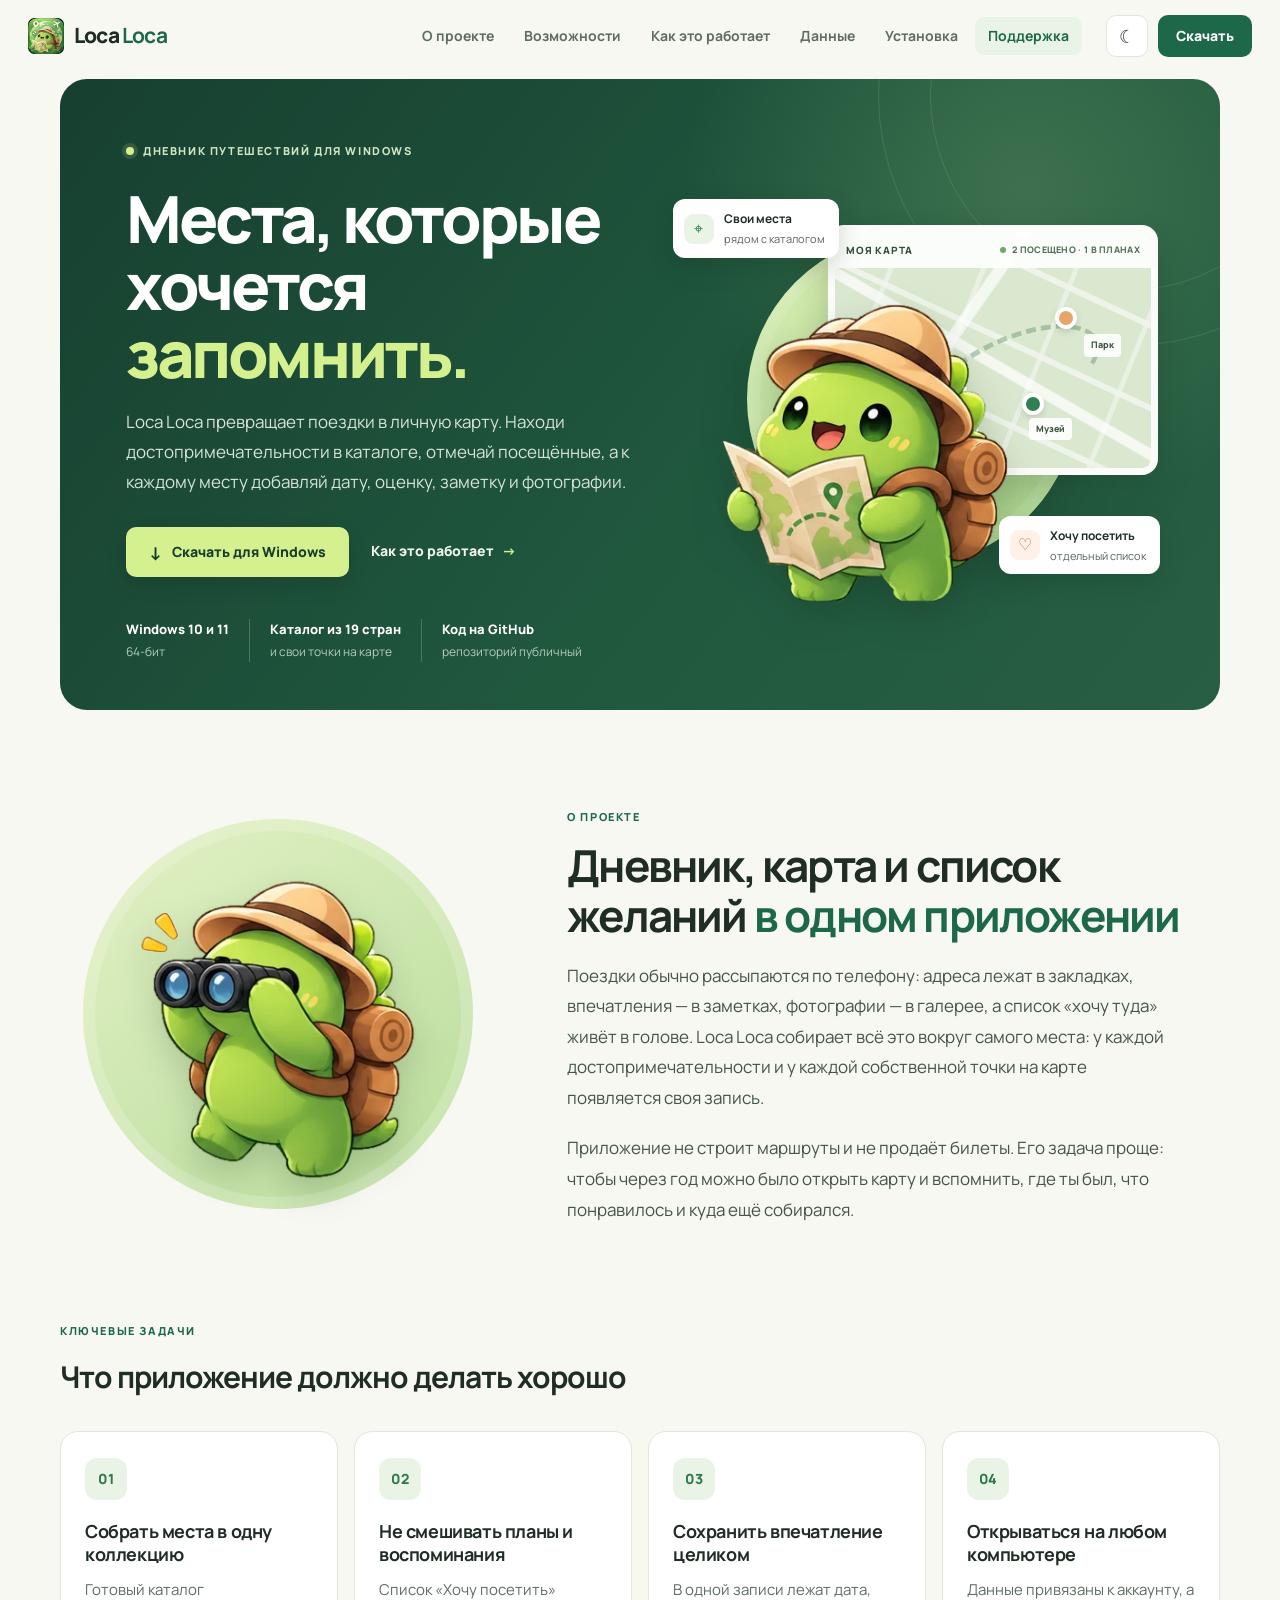
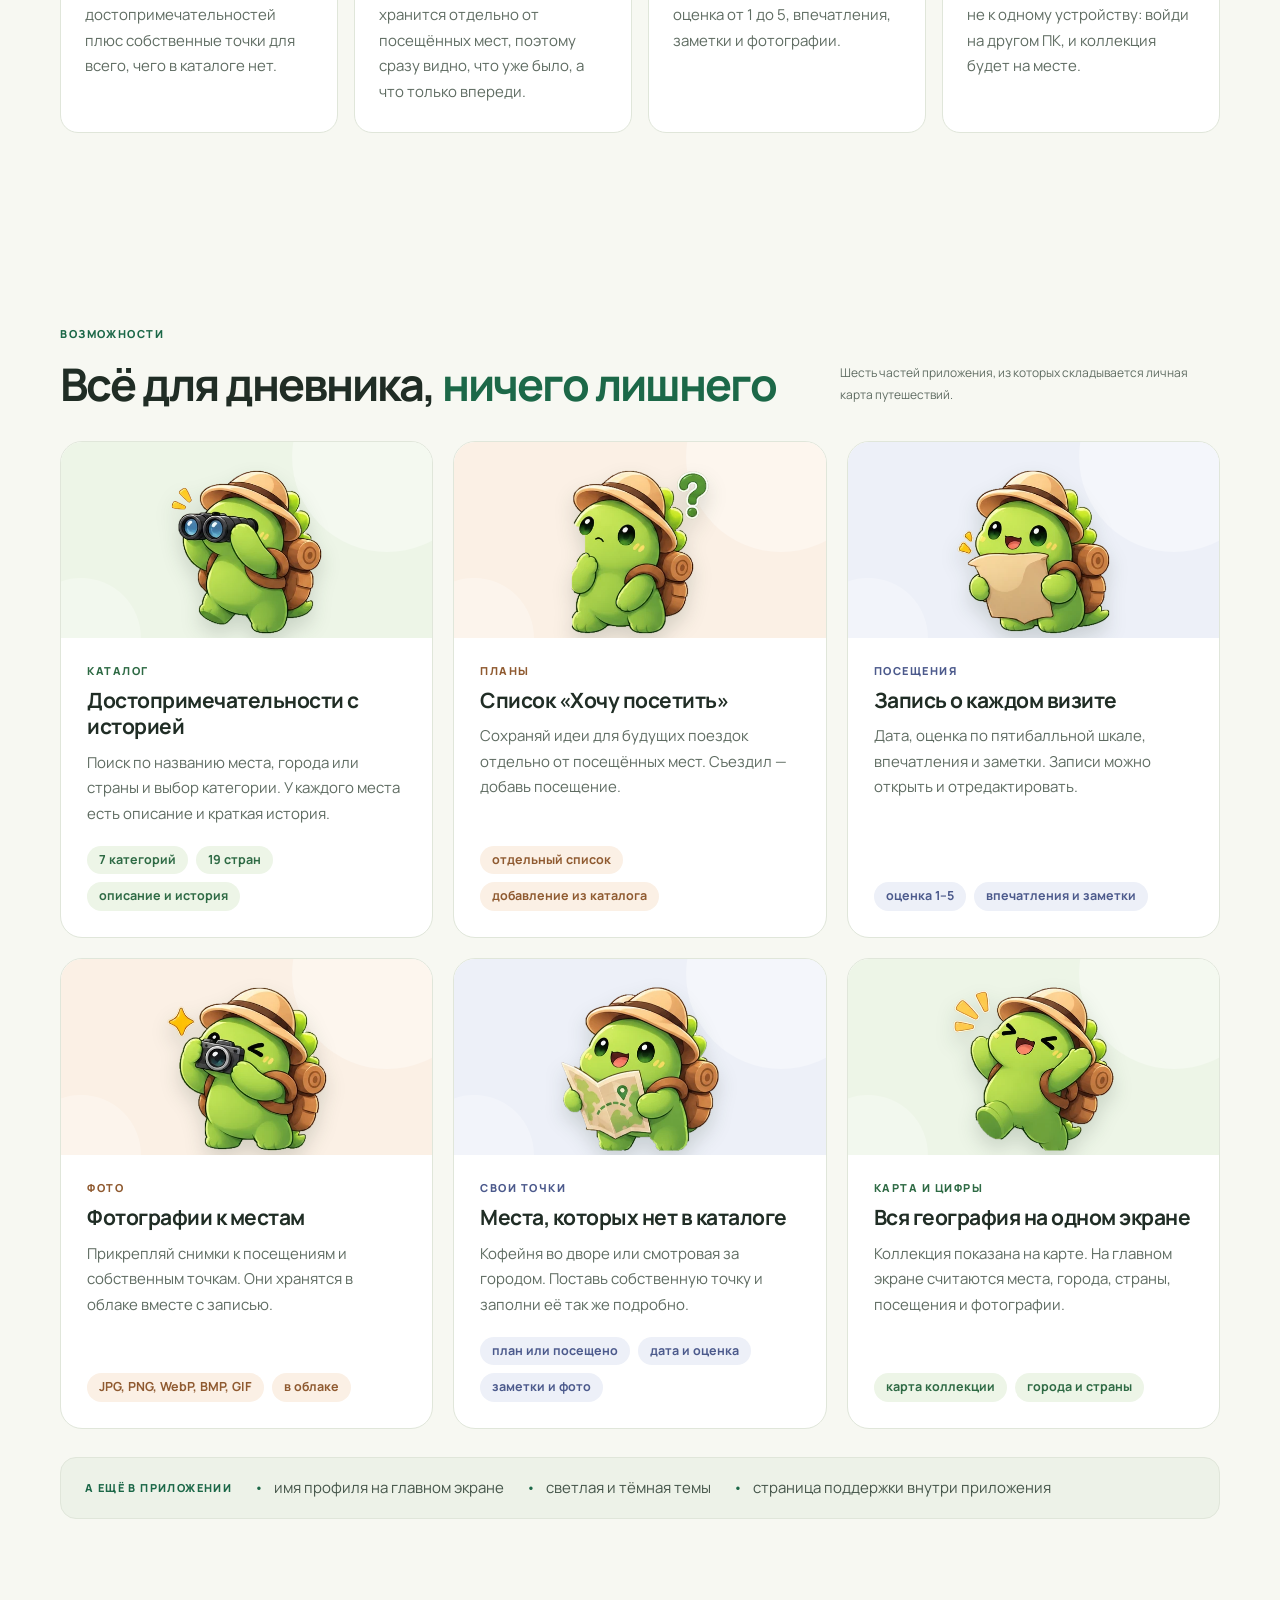
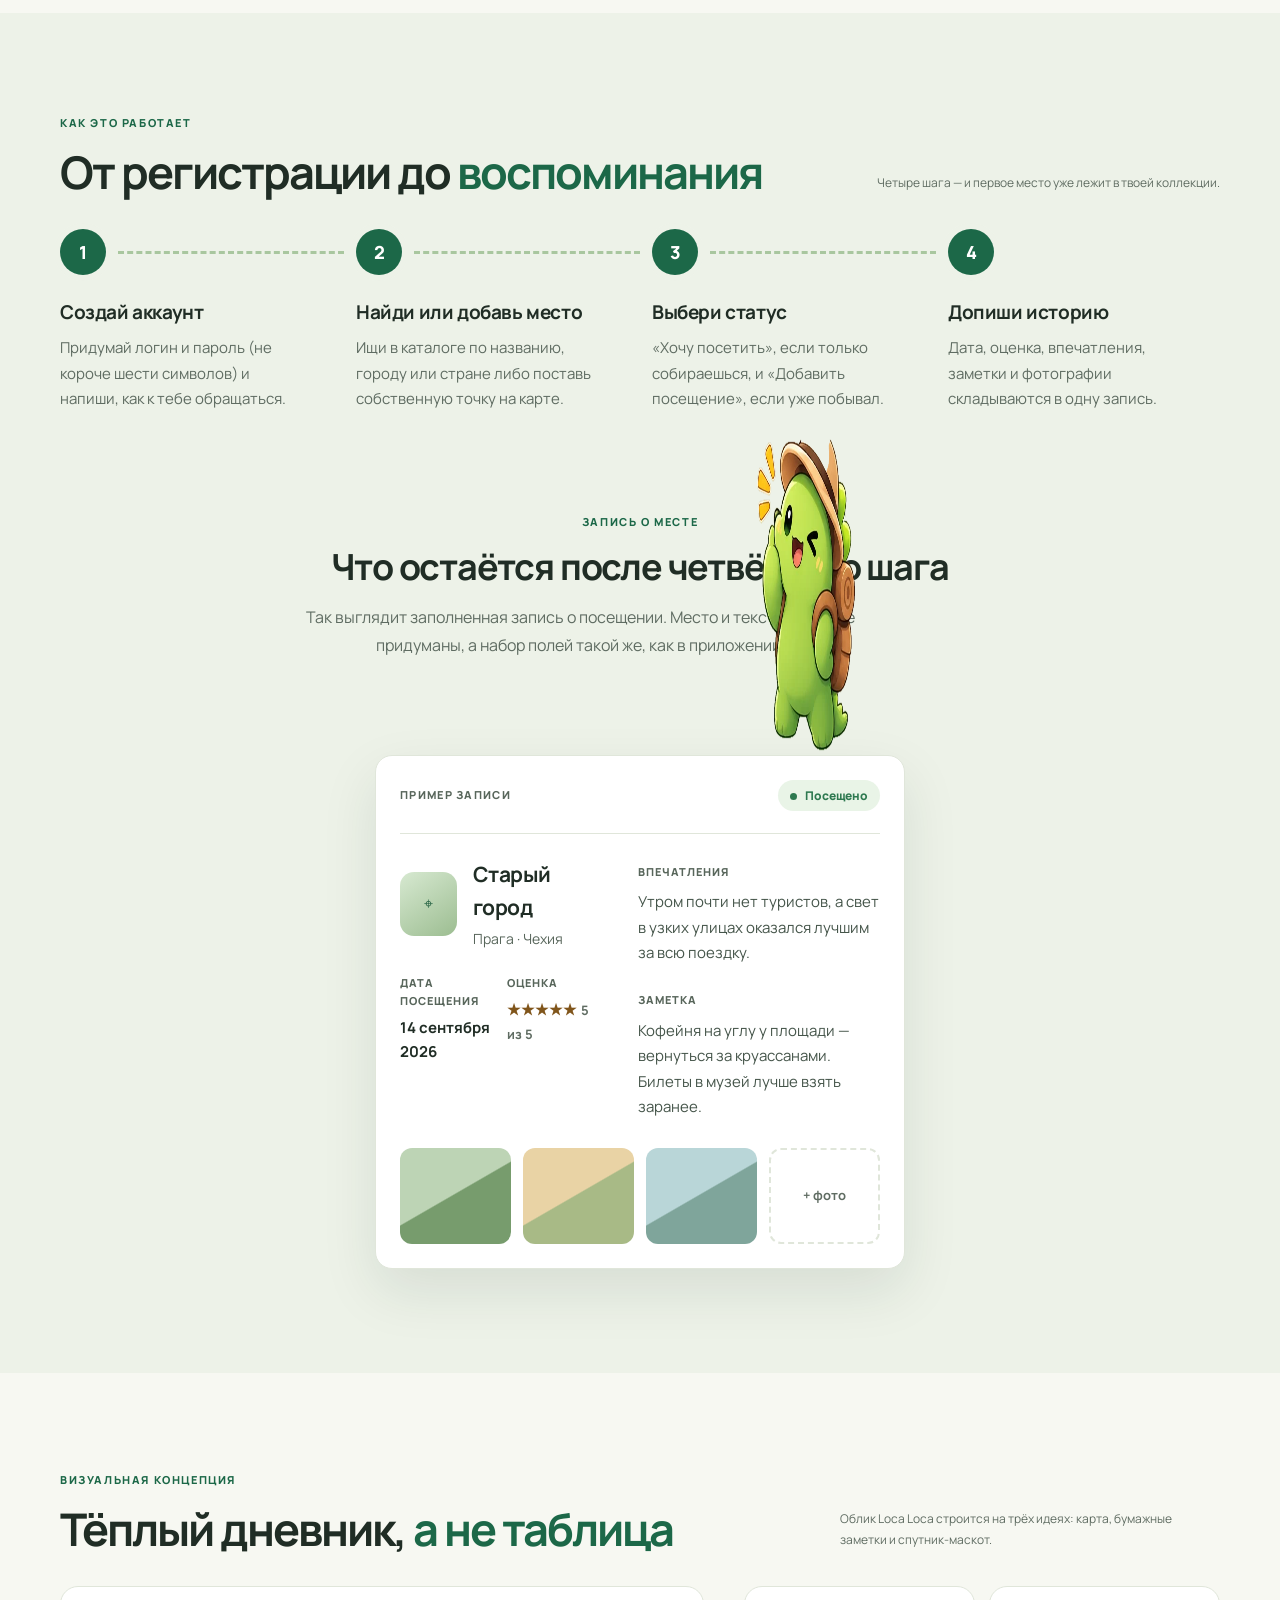
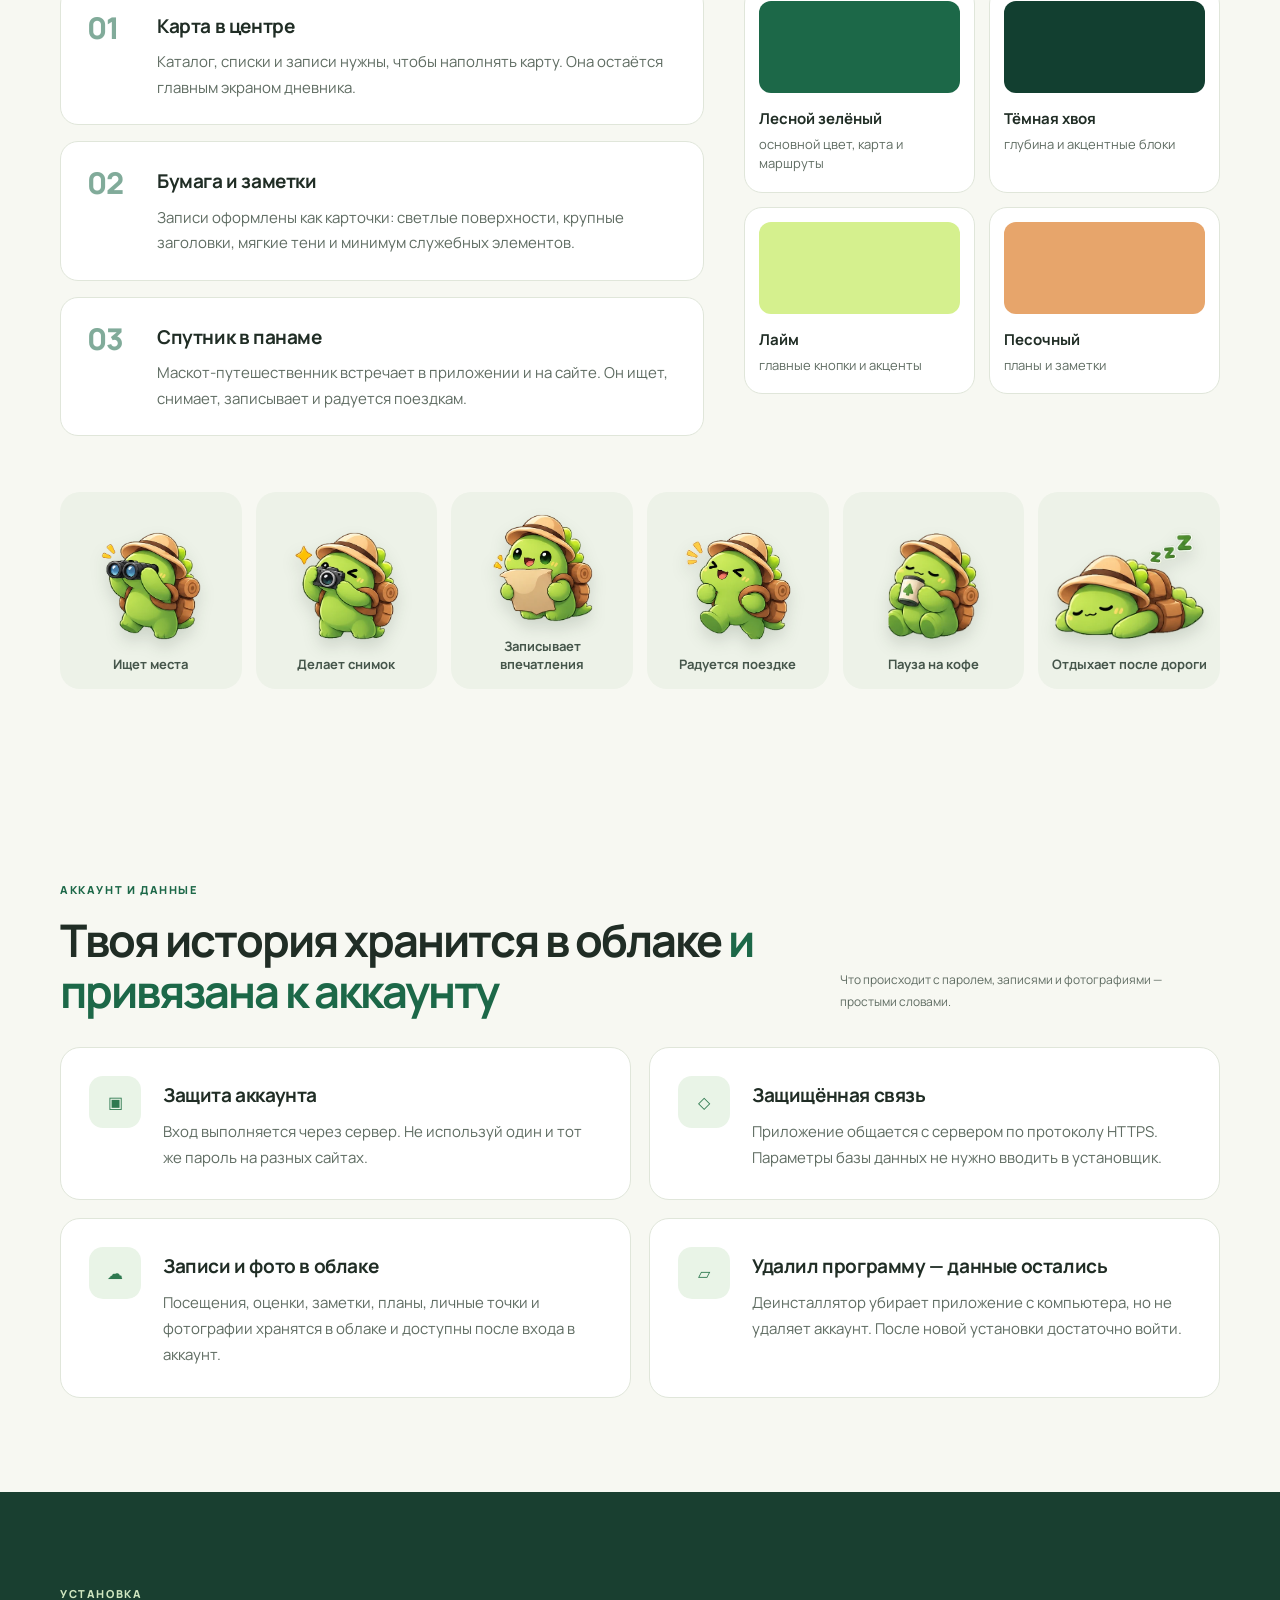
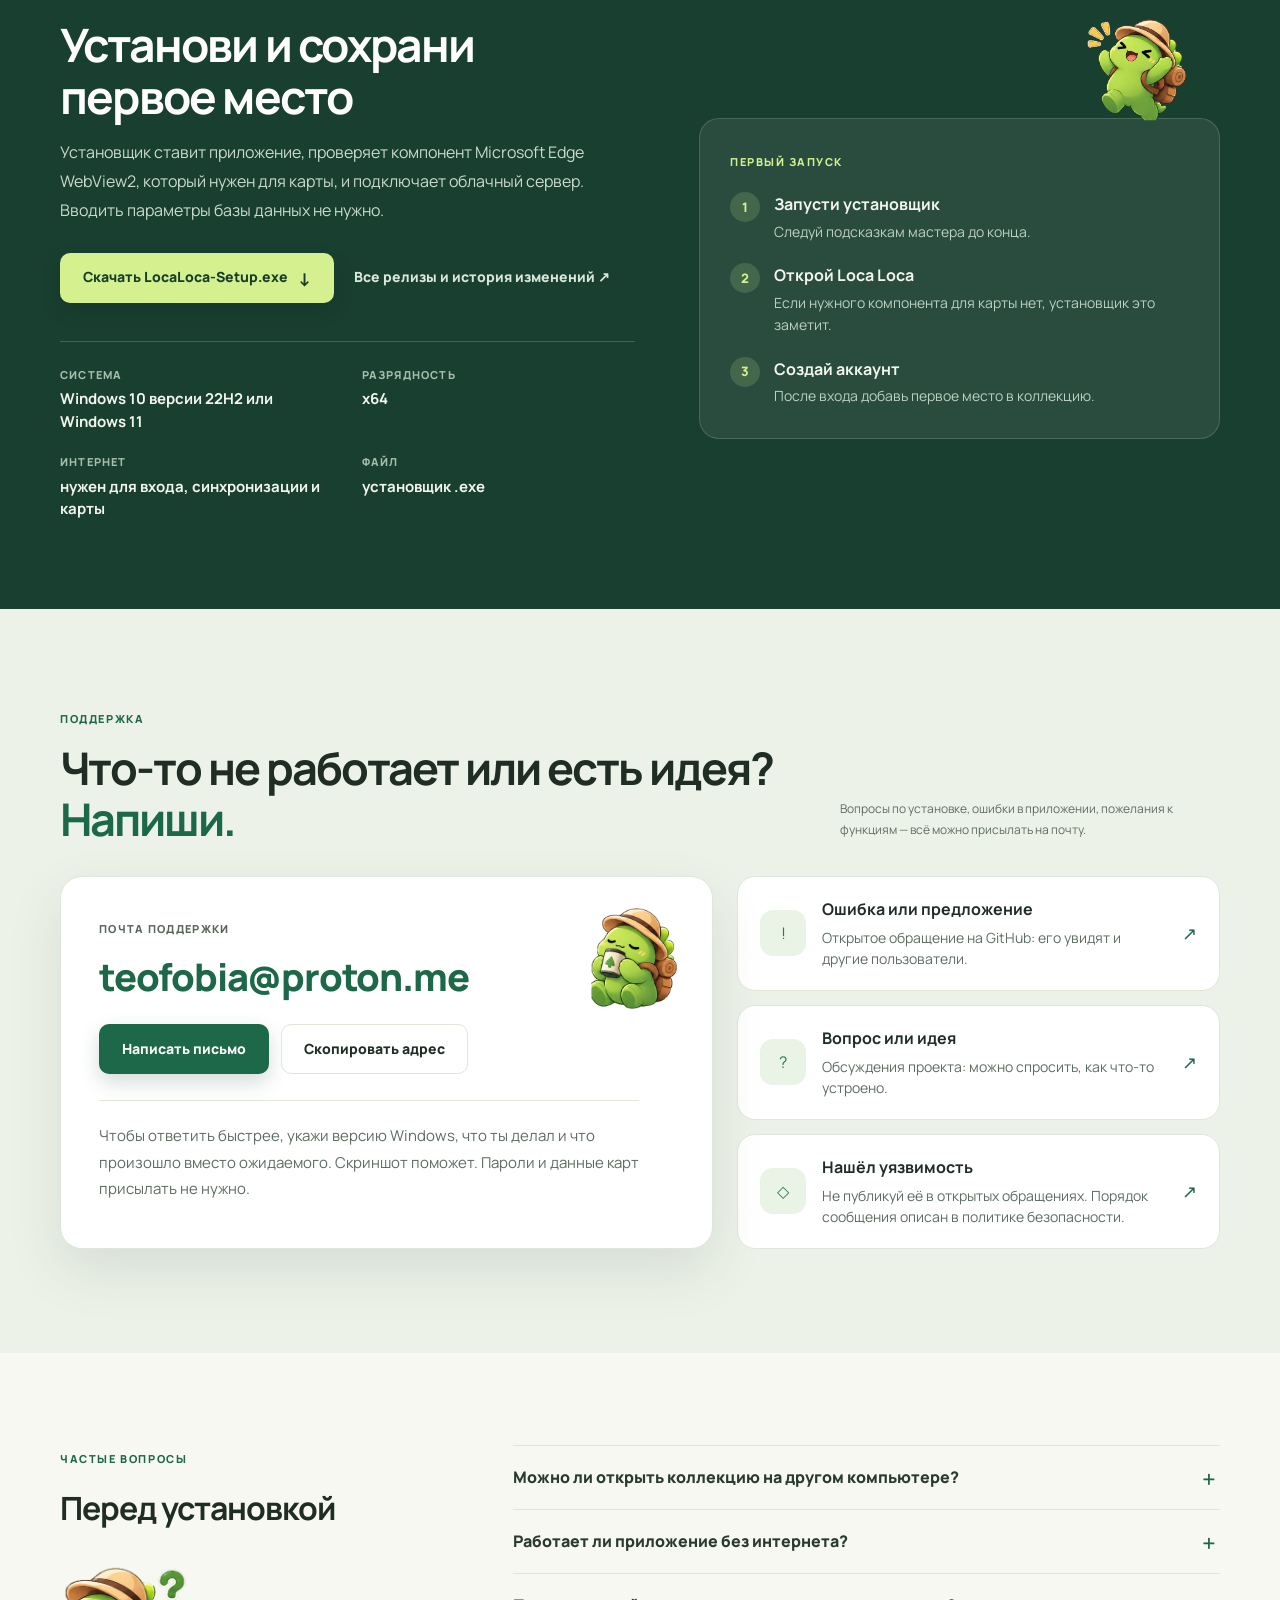
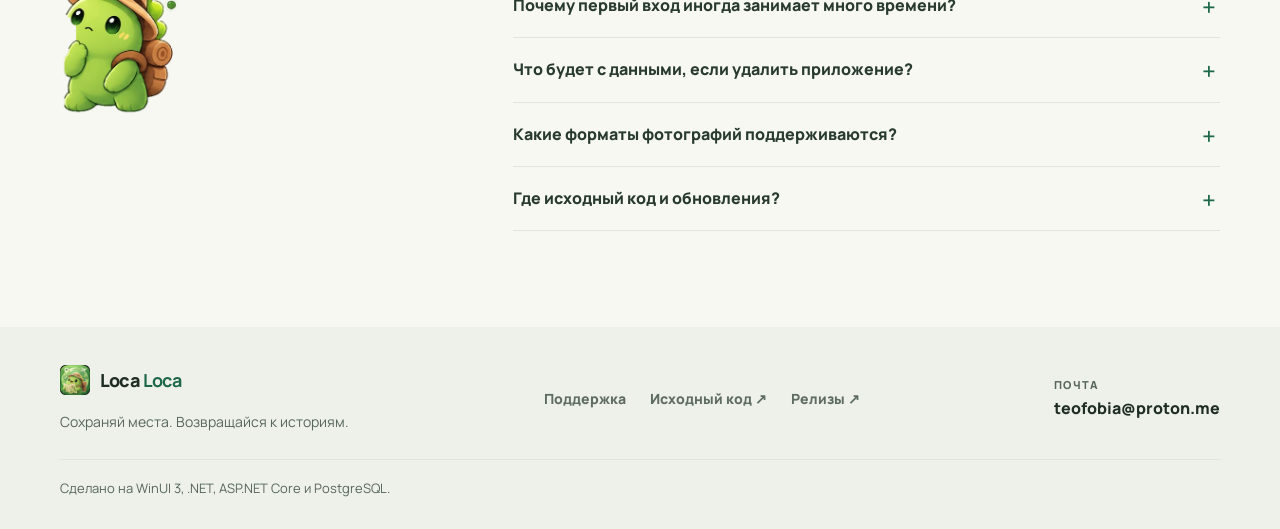
==== commit a3041fb0: "Give hero facts an accessible group role" ====
--- a/site/index.html
+++ b/site/index.html
@@ -43,7 +43,7 @@
         <a href="#support">Поддержка</a>
       </nav>
       <div class="topbar-actions">
-        <button class="theme-toggle" id="themeToggle" type="button" aria-label="Переключить тему" aria-pressed="false">
+        <button class="theme-toggle" id="themeToggle" type="button" aria-label="Тёмная тема" aria-pressed="false">
           <span class="theme-toggle-icon" aria-hidden="true">☾</span>
           <span class="sr-only theme-toggle-label">Тёмная тема</span>
         </button>
@@ -69,7 +69,7 @@
           <a class="button button-lime" href="https://github.com/teofobiaa/LocaLoca/releases/download/latest/LocaLoca-Setup.exe"><span aria-hidden="true">↓</span> Скачать для Windows</a>
           <a class="hero-link" href="#how">Как это работает <span aria-hidden="true">→</span></a>
         </div>
-        <div class="hero-facts" aria-label="Кратко о приложении">
+        <div class="hero-facts" role="group" aria-label="Кратко о приложении">
           <span><b>Windows 10 и 11</b><small>64-бит</small></span>
           <span><b>Каталог из 19 стран</b><small>и свои точки на карте</small></span>
           <span><b>Код на GitHub</b><small>репозиторий публичный</small></span>
@@ -129,7 +129,7 @@
         <li class="route-step"><span class="route-node">4</span><h3>Допиши историю</h3><p>Дата, оценка, впечатления, заметки и фотографии складываются в одну запись.</p></li>
       </ol>
       <div class="record-block"><div class="record-intro"><span class="eyebrow">ЗАПИСЬ О МЕСТЕ</span><h3>Что остаётся после четвёртого шага</h3><p>Так выглядит заполненная запись о посещении. Место и текст в примере придуманы, а набор полей такой же, как в приложении.</p></div>
-        <div class="record-card" aria-label="Пример записи о посещении с вымышленными данными">
+        <div class="record-card" role="group" aria-label="Пример записи о посещении с вымышленными данными">
           <img class="record-mascot" src="assets/mascot-thumbs-up.webp" alt="" width="305" height="328" loading="lazy">
           <div class="record-card-top"><span class="record-type">ПРИМЕР ЗАПИСИ</span><span class="visited-pill"><i></i> Посещено</span></div>
           <div class="record-body"><div class="record-main"><div class="record-place"><div class="place-thumb" aria-hidden="true">⌖</div><div><h4>Старый город</h4><p>Прага · Чехия</p></div></div>
@@ -146,7 +146,7 @@
         <article class="principle"><span class="principle-number">01</span><div><h3>Карта в центре</h3><p>Каталог, списки и записи нужны, чтобы наполнять карту. Она остаётся главным экраном дневника.</p></div></article>
         <article class="principle"><span class="principle-number">02</span><div><h3>Бумага и заметки</h3><p>Записи оформлены как карточки: светлые поверхности, крупные заголовки, мягкие тени и минимум служебных элементов.</p></div></article>
         <article class="principle"><span class="principle-number">03</span><div><h3>Спутник в панаме</h3><p>Маскот-путешественник встречает в приложении и на сайте. Он ищет, снимает, записывает и радуется поездкам.</p></div></article>
-      </div><div class="palette" aria-label="Цвета проекта">
+      </div><div class="palette" role="group" aria-label="Цвета проекта">
         <div class="swatch sw-green"><i></i><b>Лесной зелёный</b><small>основной цвет, карта и маршруты</small></div><div class="swatch sw-deep"><i></i><b>Тёмная хвоя</b><small>глубина и акцентные блоки</small></div><div class="swatch sw-lime"><i></i><b>Лайм</b><small>главные кнопки и акценты</small></div><div class="swatch sw-warm"><i></i><b>Песочный</b><small>планы и заметки</small></div>
       </div></div>
       <ul class="moods" aria-label="Маскот в разных ситуациях">
@@ -212,7 +212,7 @@
         const isDark = normalized === "dark";
         if (toggle) {
           toggle.setAttribute("aria-pressed", String(isDark));
-          toggle.setAttribute("aria-label", isDark ? "Переключить на светлую тему" : "Переключить на тёмную тему");
+          toggle.setAttribute("aria-label", isDark ? "Светлая тема" : "Тёмная тема");
           toggle.querySelector(".theme-toggle-icon").textContent = isDark ? "☀" : "☾";
           toggle.querySelector(".theme-toggle-label").textContent = isDark ? "Светлая тема" : "Тёмная тема";
         }
--- a/site/styles.css
+++ b/site/styles.css
@@ -13,8 +13,8 @@
   --line: #e0e6da;
   --text-strong: #293a2e;
   --text-body: #3f4f44;
-  --text-subtle: #59685e;
-  --footer-text: #45564a;
+  --text-subtle: #58665b;
+  --footer-text: #4b5c50;
   --text-body: #45554a;
   --text-subtle: #58665b;
   --footer-text: #5f6c62;
@@ -581,7 +581,8 @@
 .record-meta > div { display: flex; flex-direction: column; gap: 6px; }
 .record-meta small, .record-texts small { color: var(--text-subtle); font-size: 11px; font-weight: 800; letter-spacing: 1px; }
 .record-meta b { font-size: 15px; }
-.record-meta .rating { color: #65451f; color: #d79d46; letter-spacing: 1px; }
+.record-meta .rating { color: #80551b; letter-spacing: 1px; }
+:root[data-theme="dark"] .record-meta .rating { color: #edc47e; }
 .rating span { color: var(--muted); font-size: 13px; letter-spacing: 0; }
 .record-texts { display: grid; gap: 20px; }
 .record-texts p { margin: 6px 0 0; color: var(--text-body); font-size: 15px; line-height: 1.7; }
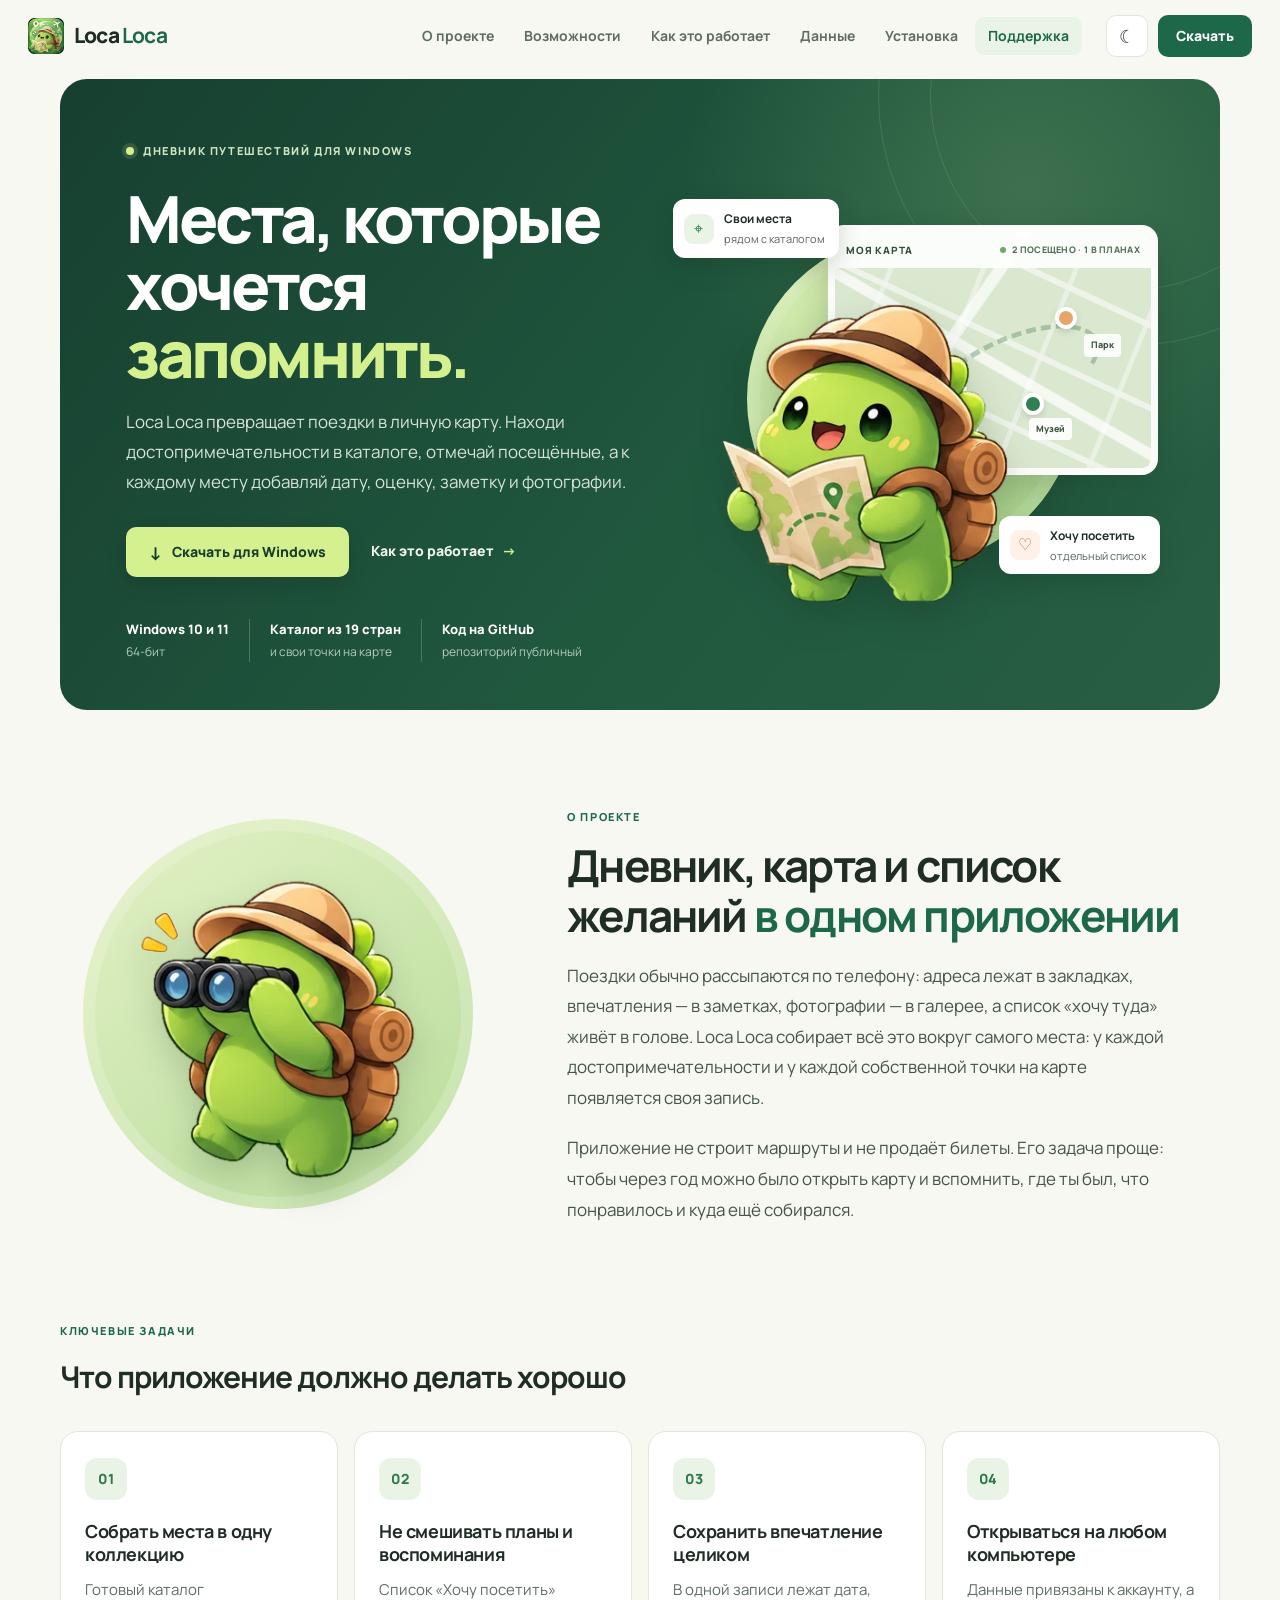
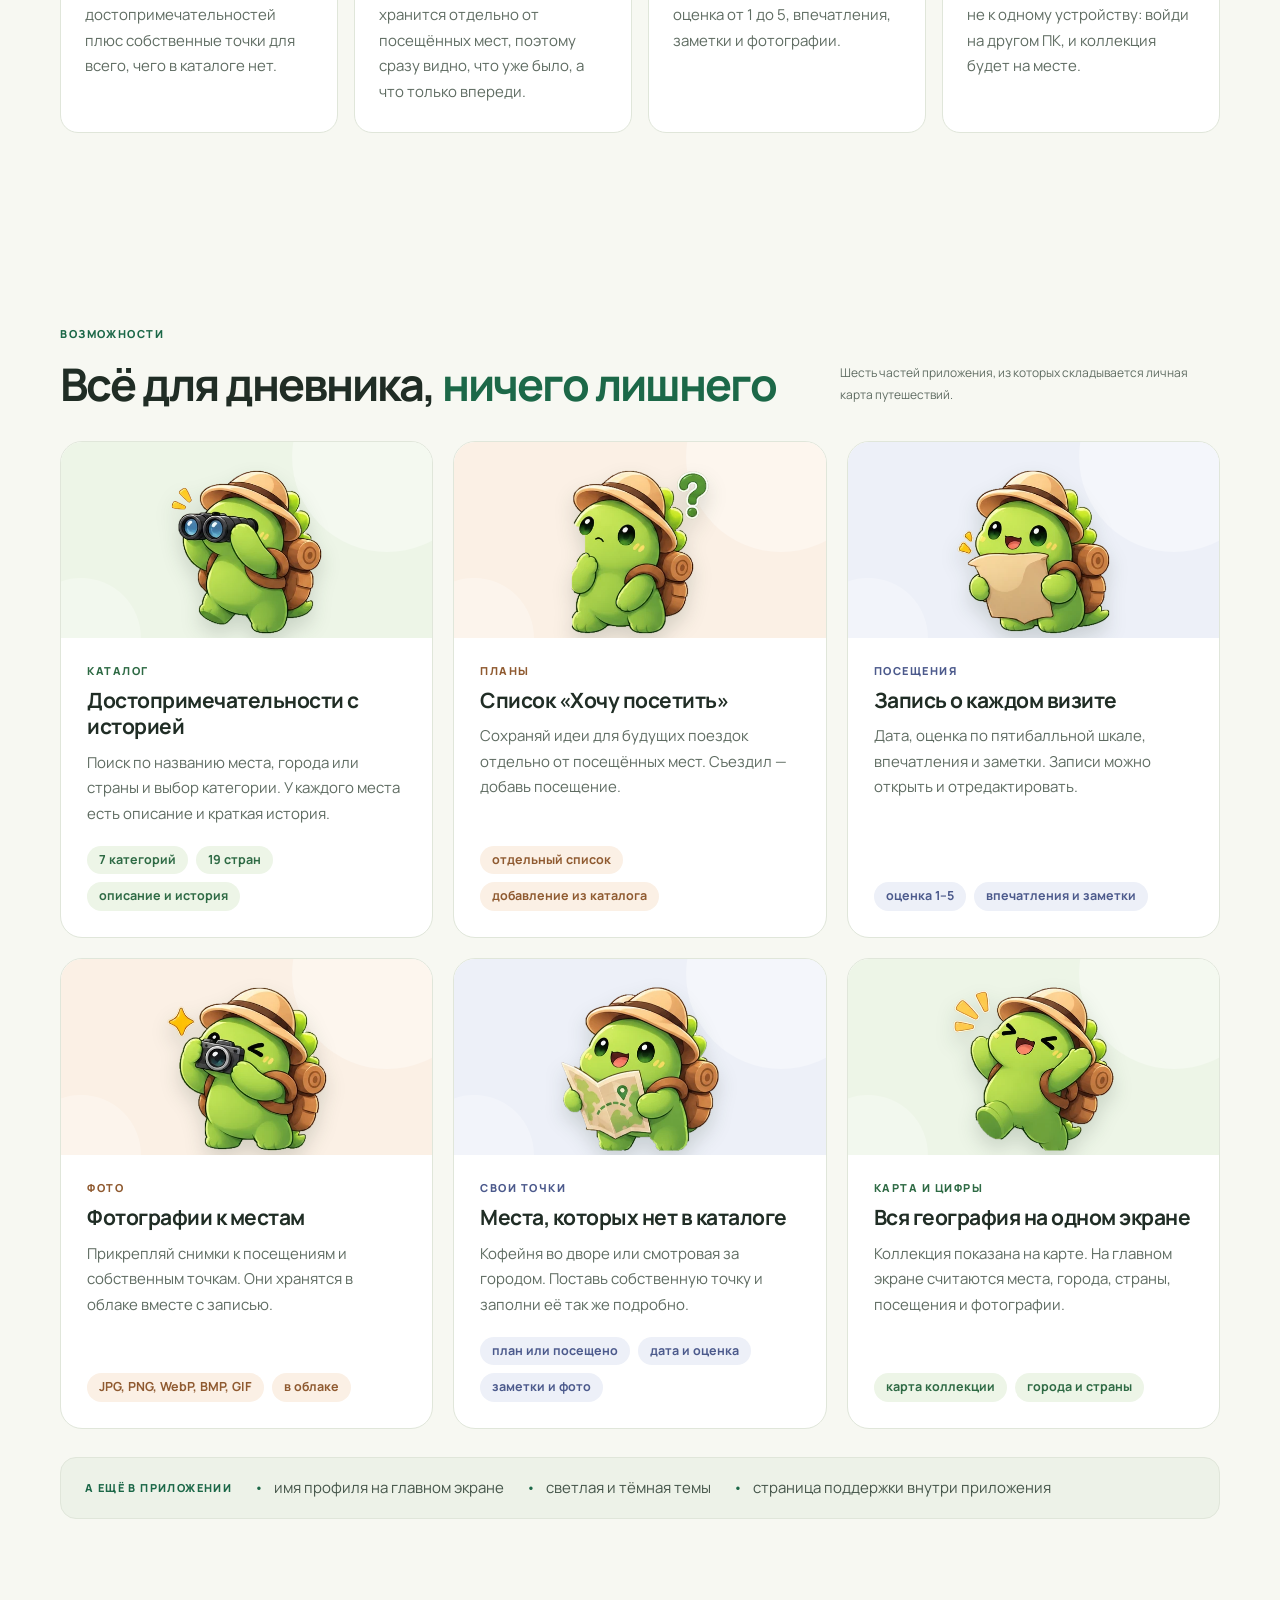
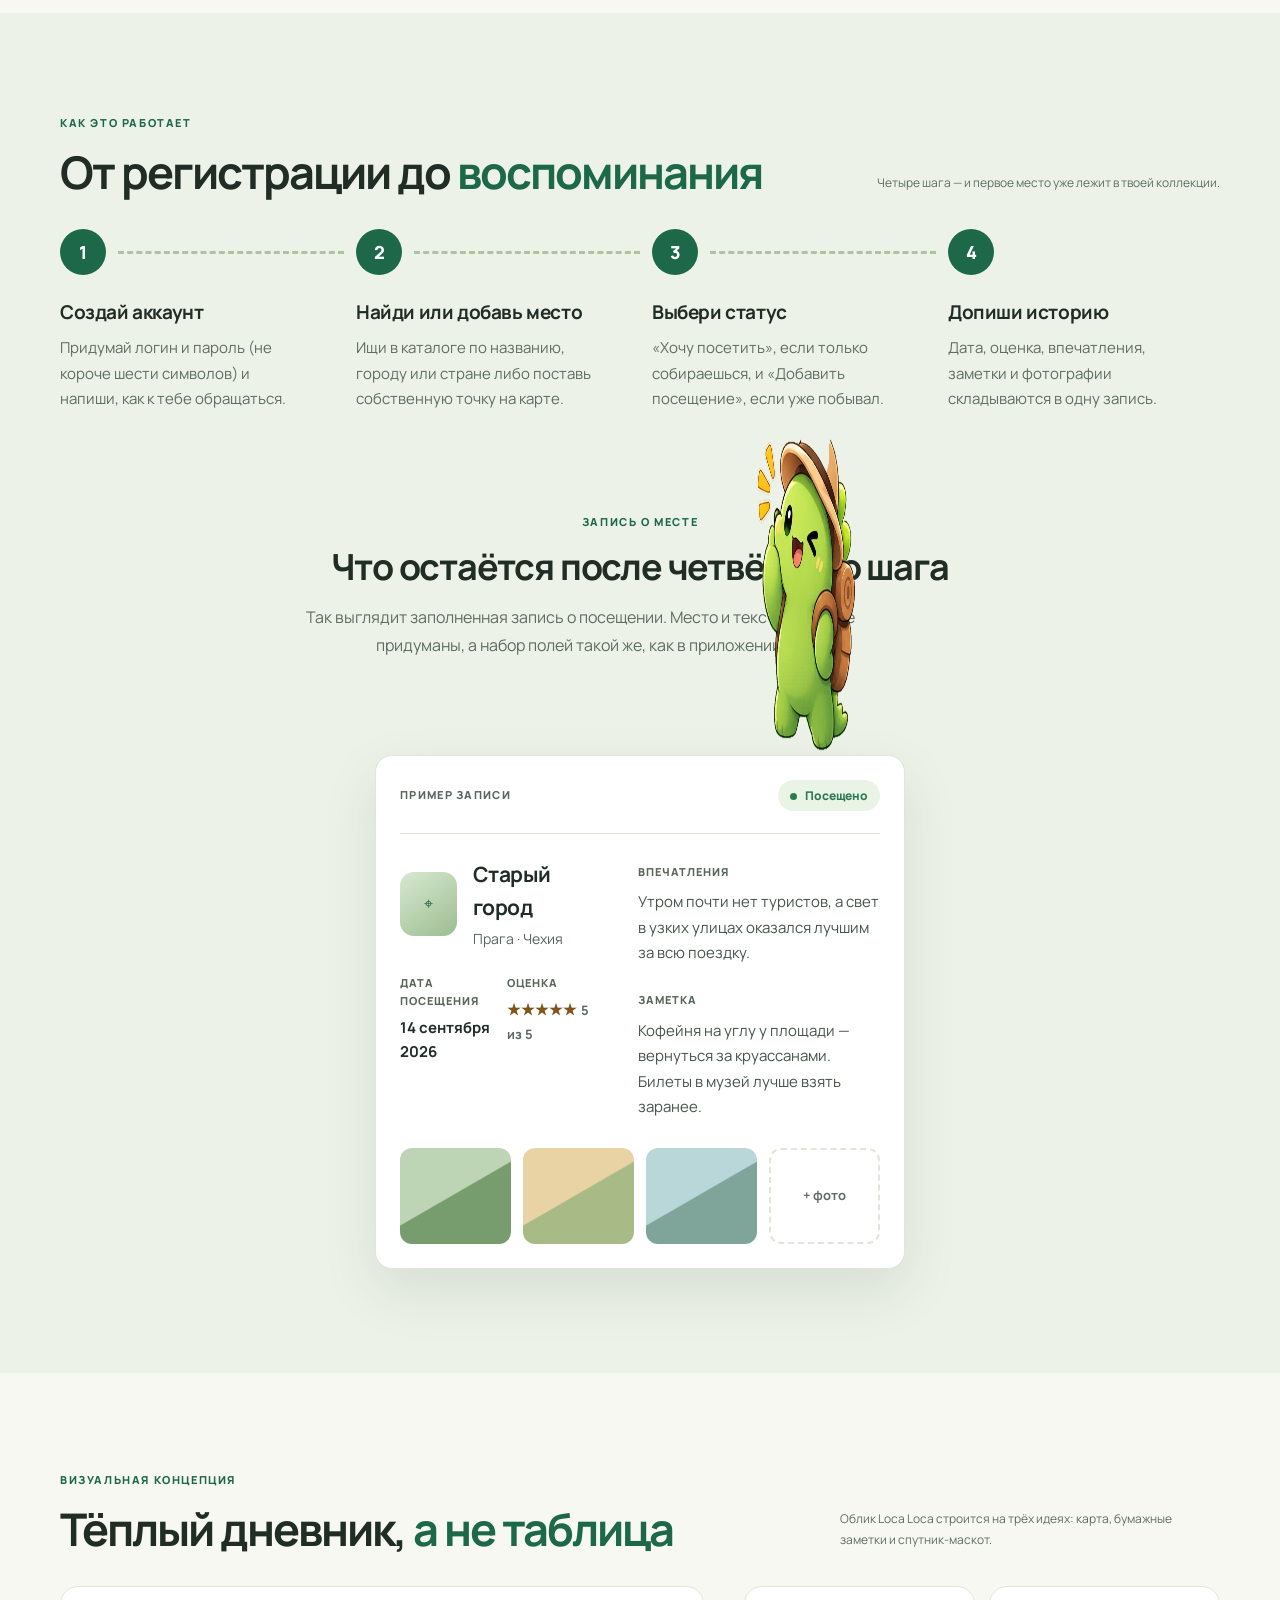
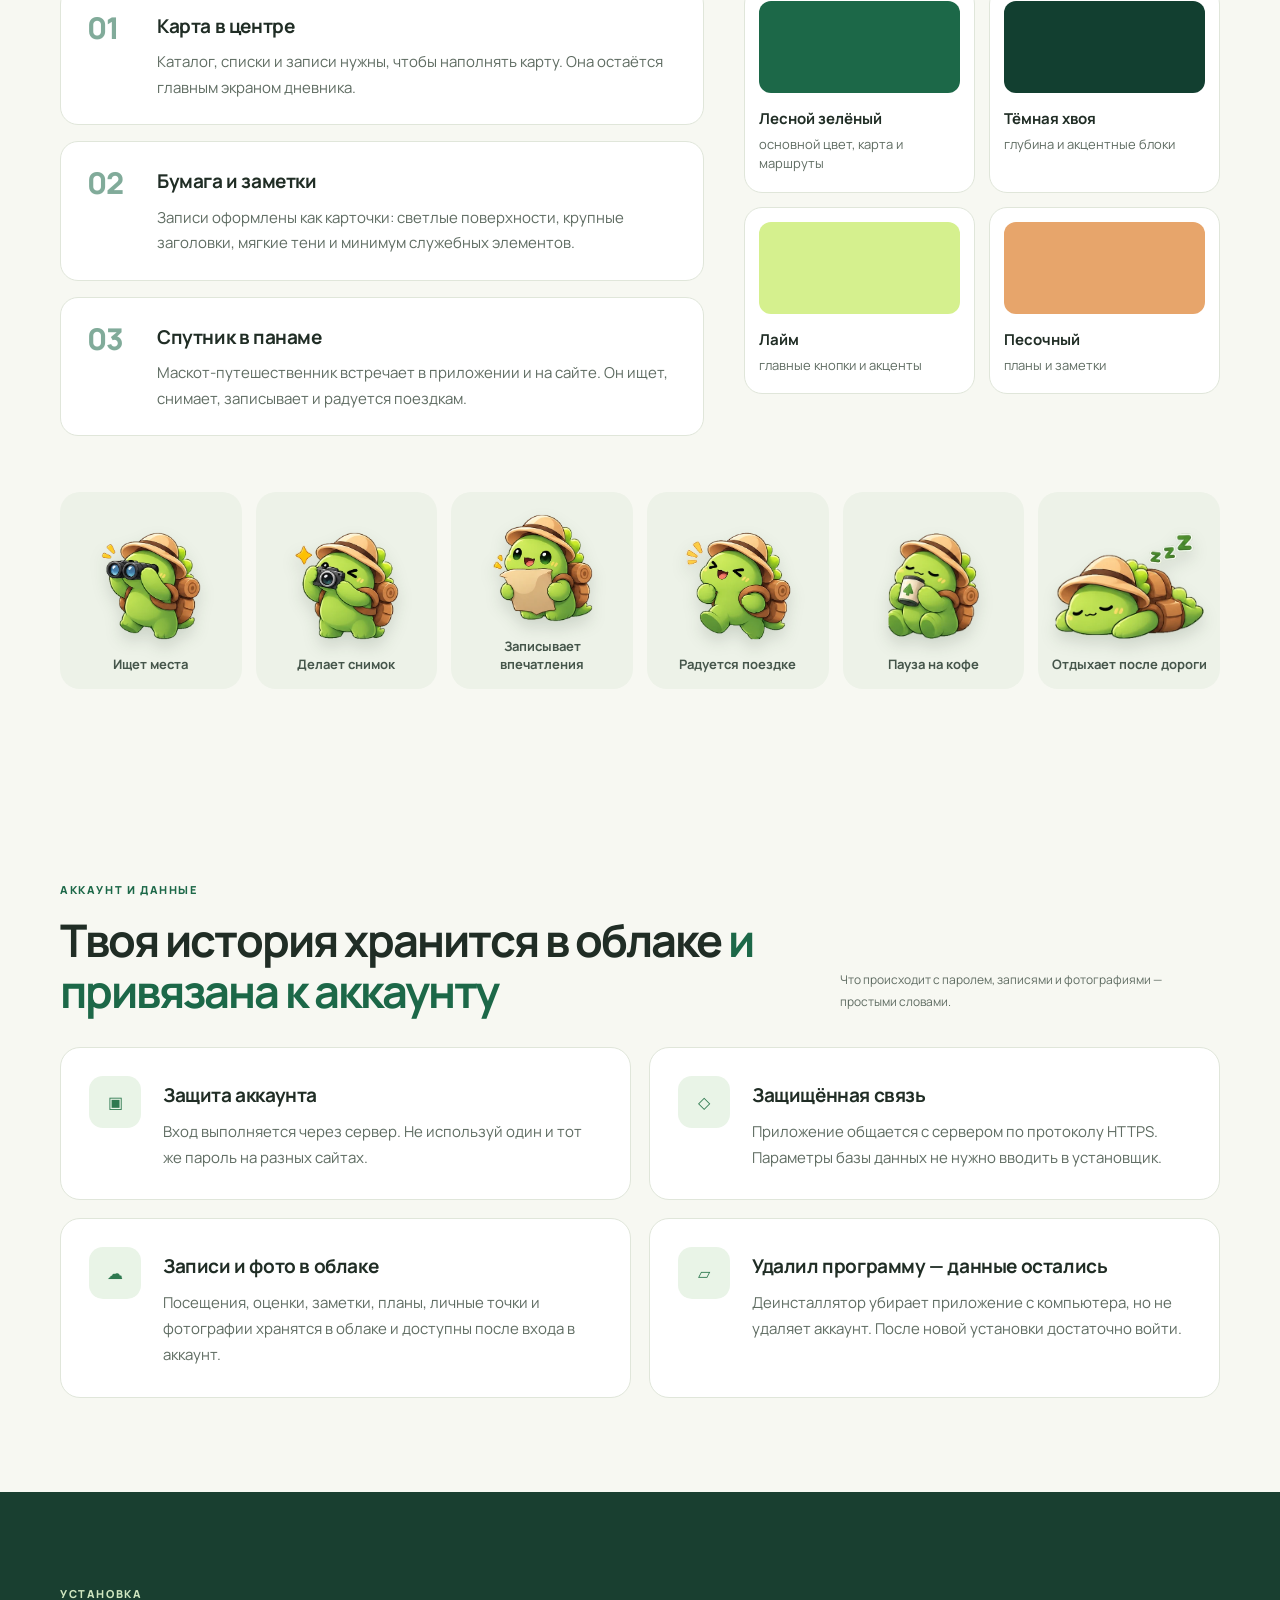
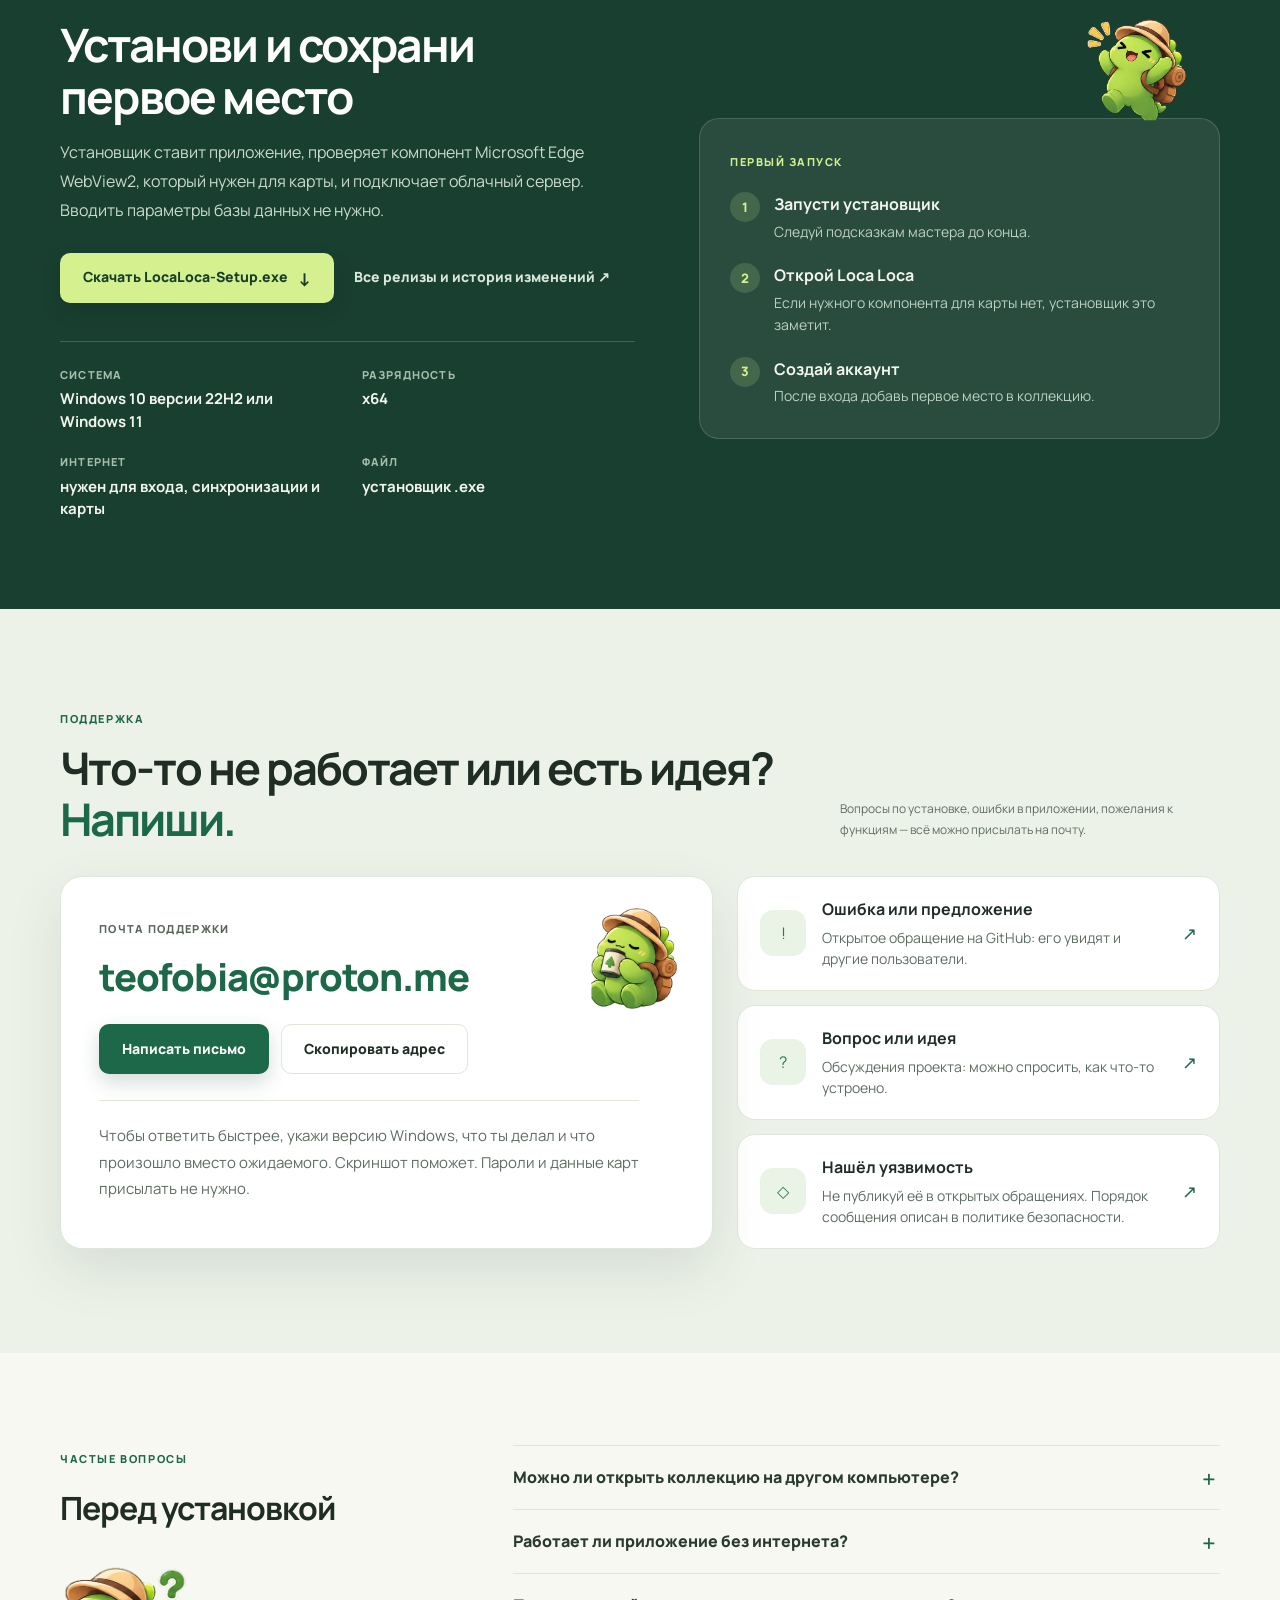
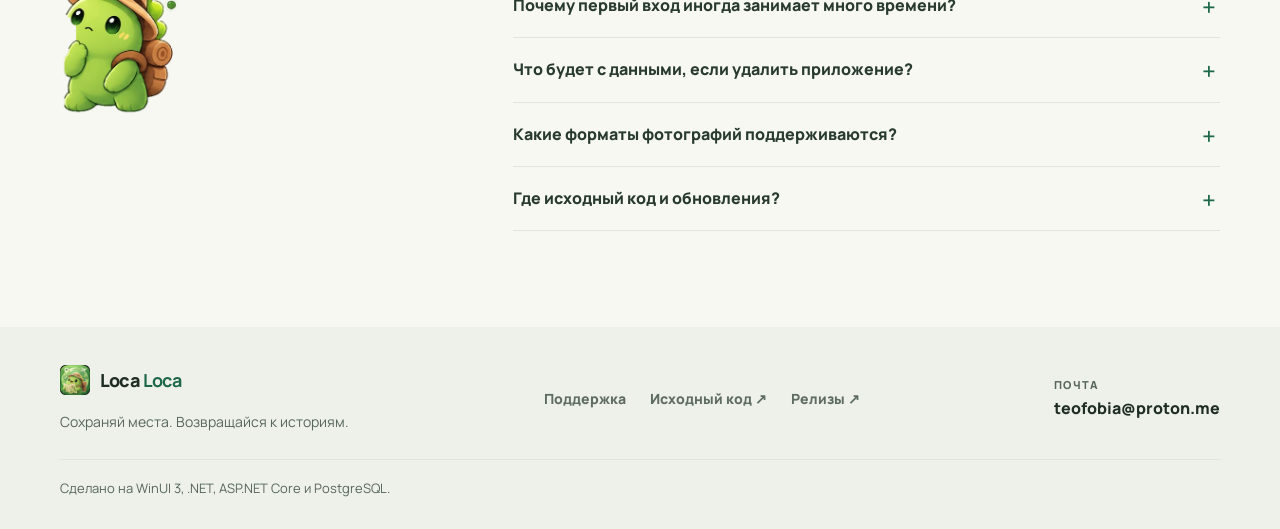
==== commit 67b7991e: "Fix remaining workflow section anchors" ====
--- a/site/index.html
+++ b/site/index.html
@@ -67,7 +67,7 @@
         <p class="hero-lead">Loca Loca превращает поездки в личную карту. Находи достопримечательности в каталоге, отмечай посещённые, а к каждому месту добавляй дату, оценку, заметку и фотографии.</p>
         <div class="hero-actions">
           <a class="button button-lime" href="https://github.com/teofobiaa/LocaLoca/releases/download/latest/LocaLoca-Setup.exe"><span aria-hidden="true">↓</span> Скачать для Windows</a>
-          <a class="hero-link" href="#how">Как это работает <span aria-hidden="true">→</span></a>
+          <a class="hero-link" href="#workflow">Как это работает <span aria-hidden="true">→</span></a>
         </div>
         <div class="hero-facts" role="group" aria-label="Кратко о приложении">
           <span><b>Windows 10 и 11</b><small>64-бит</small></span>
--- a/site/styles.css
+++ b/site/styles.css
@@ -583,7 +583,8 @@
 .record-meta b { font-size: 15px; }
 .record-meta .rating { color: #80551b; letter-spacing: 1px; }
 :root[data-theme="dark"] .record-meta .rating { color: #edc47e; }
-.rating span { color: var(--muted); font-size: 13px; letter-spacing: 0; }
+:root[data-theme="dark"] .record-meta .rating span { color: #bdcbbf; }
+.record-meta .rating span { color: #59685e; font-size: 13px; letter-spacing: 0; }
 .record-texts { display: grid; gap: 20px; }
 .record-texts p { margin: 6px 0 0; color: var(--text-body); font-size: 15px; line-height: 1.7; }
 .record-photos { display: grid; grid-template-columns: repeat(4, 1fr); gap: 12px; margin-top: 28px; }
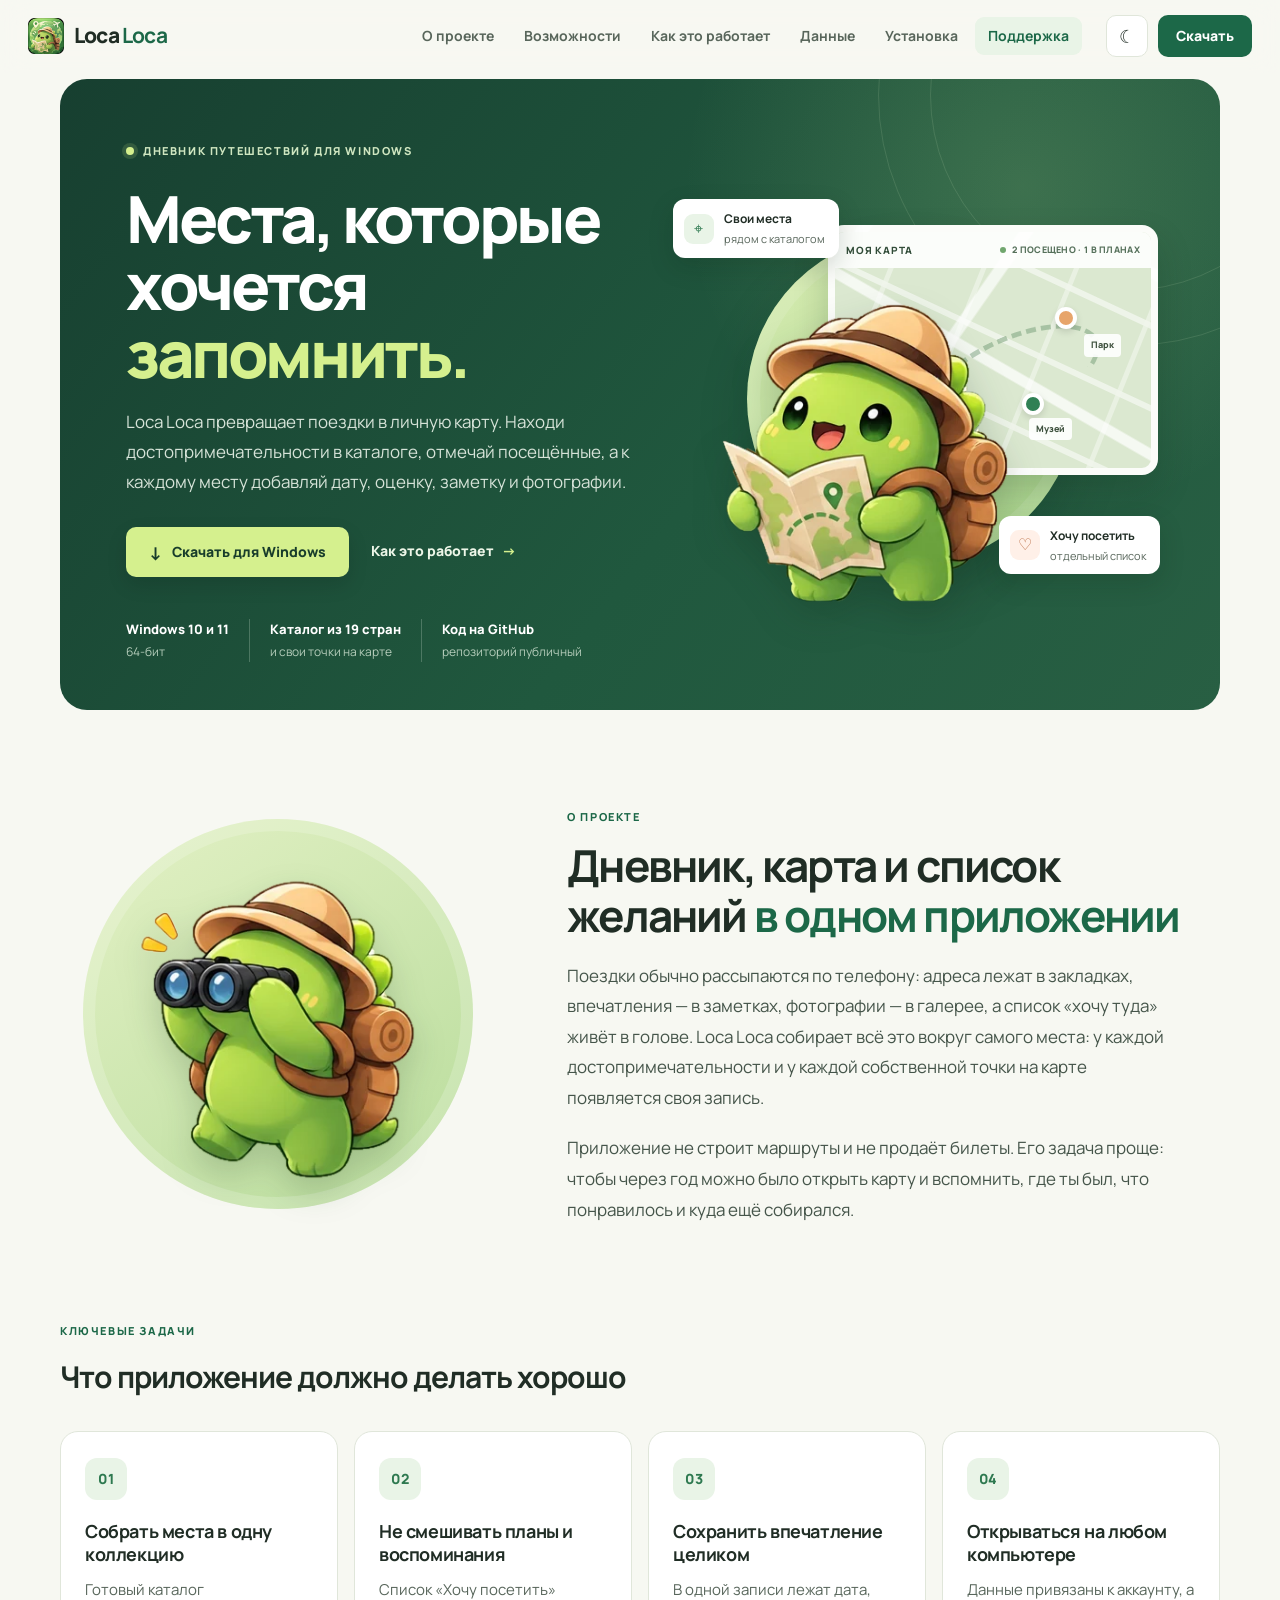
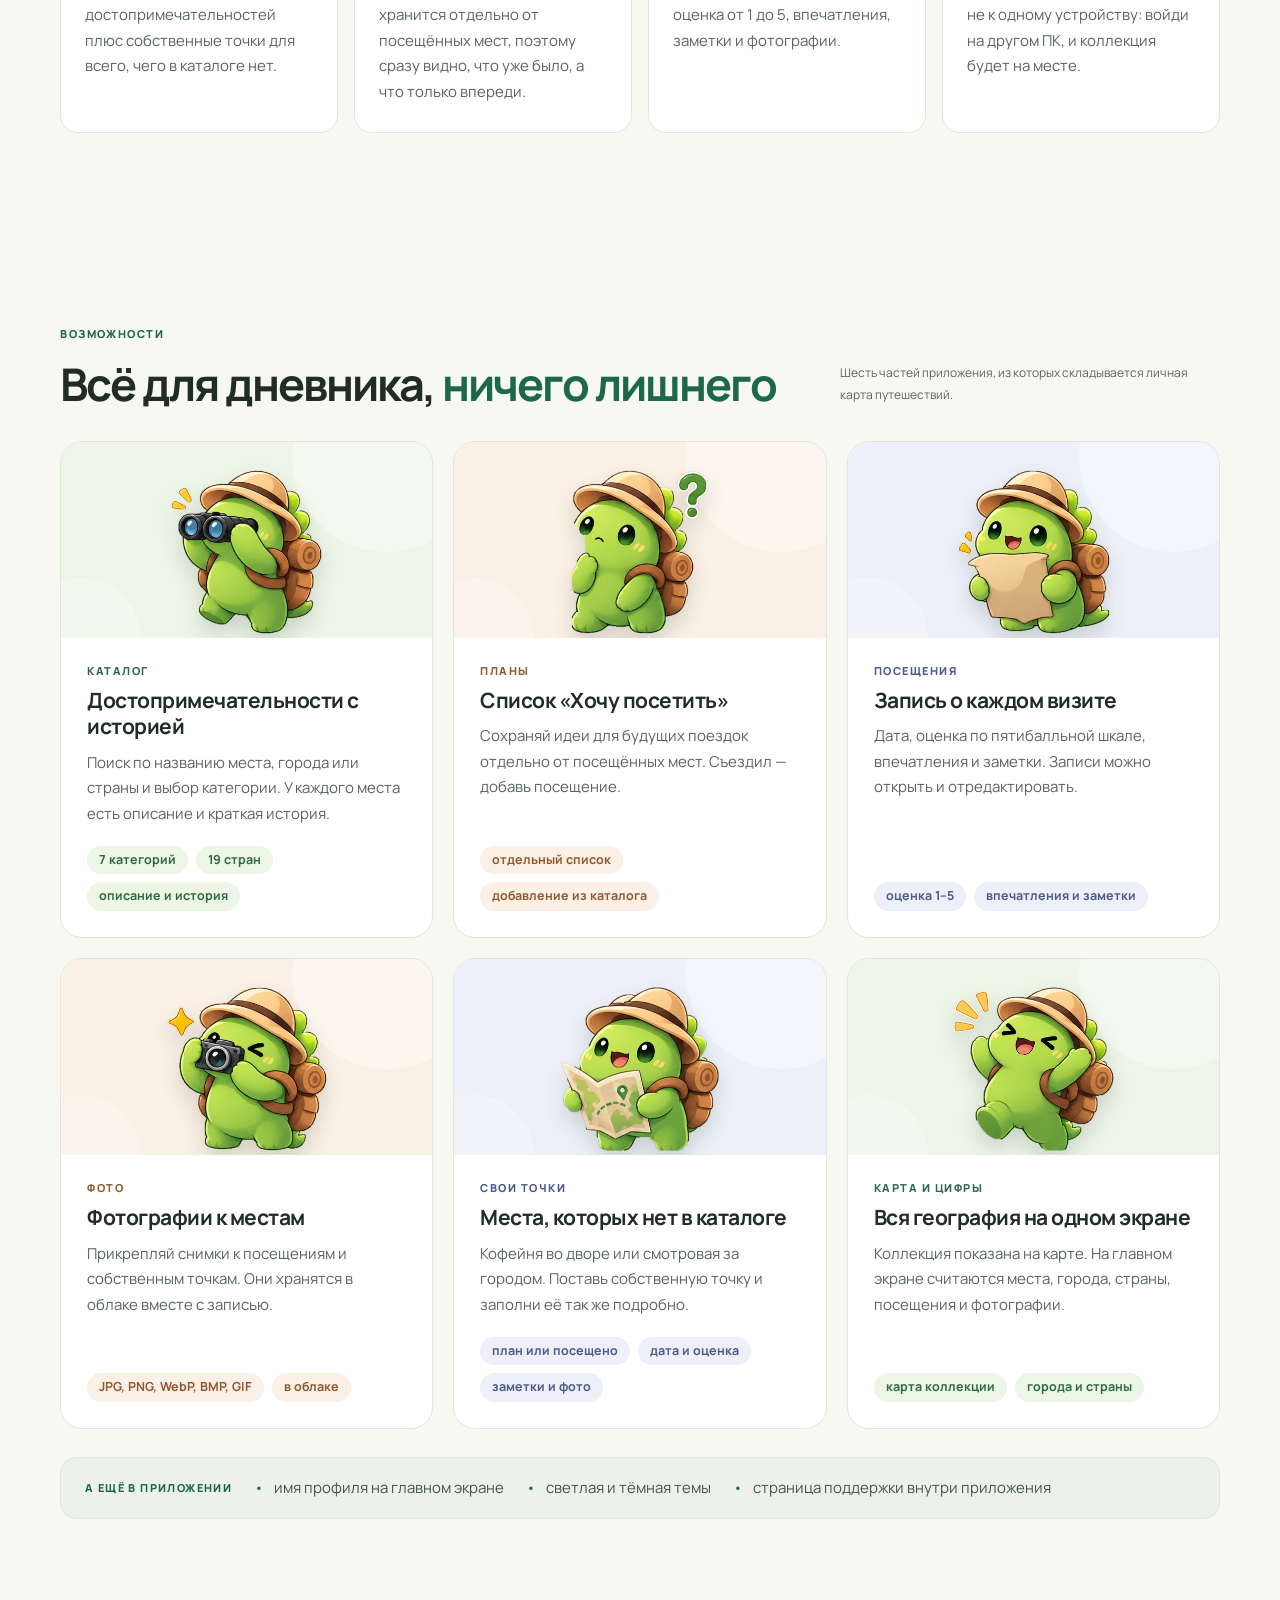
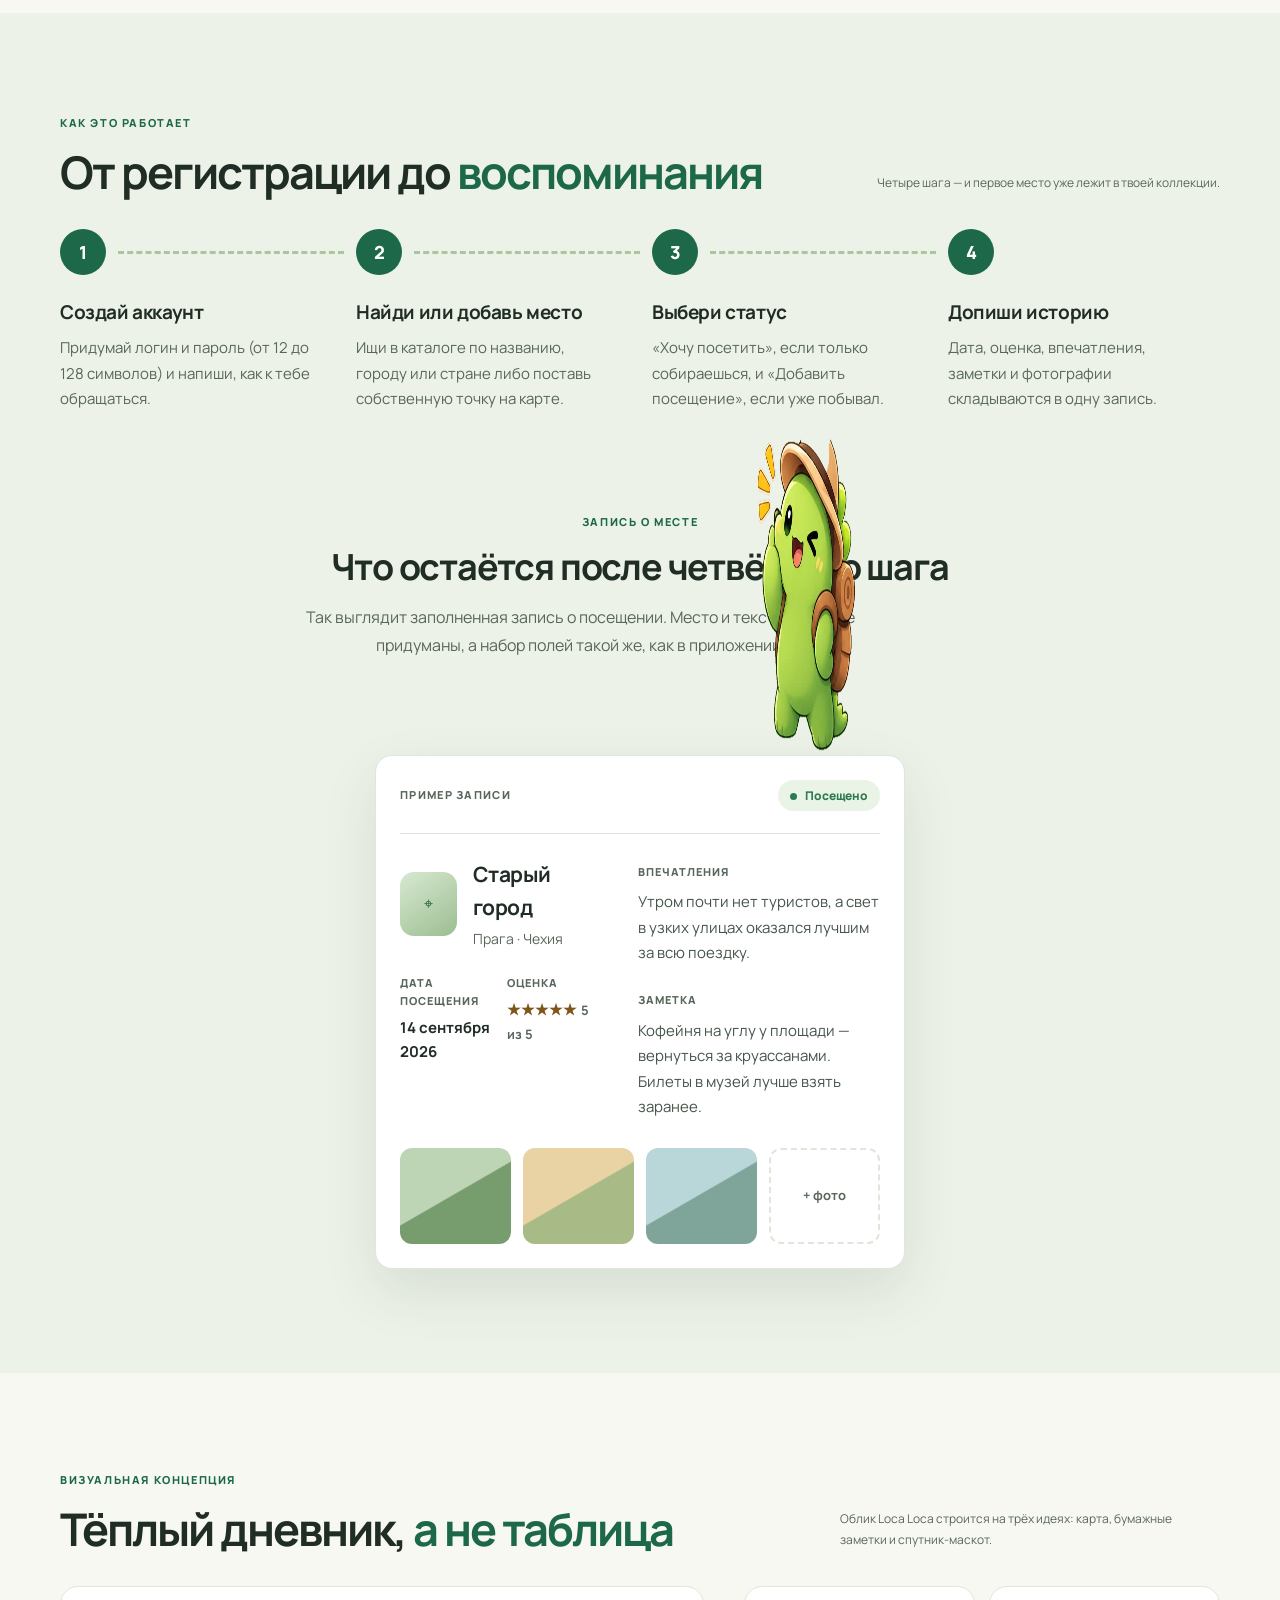
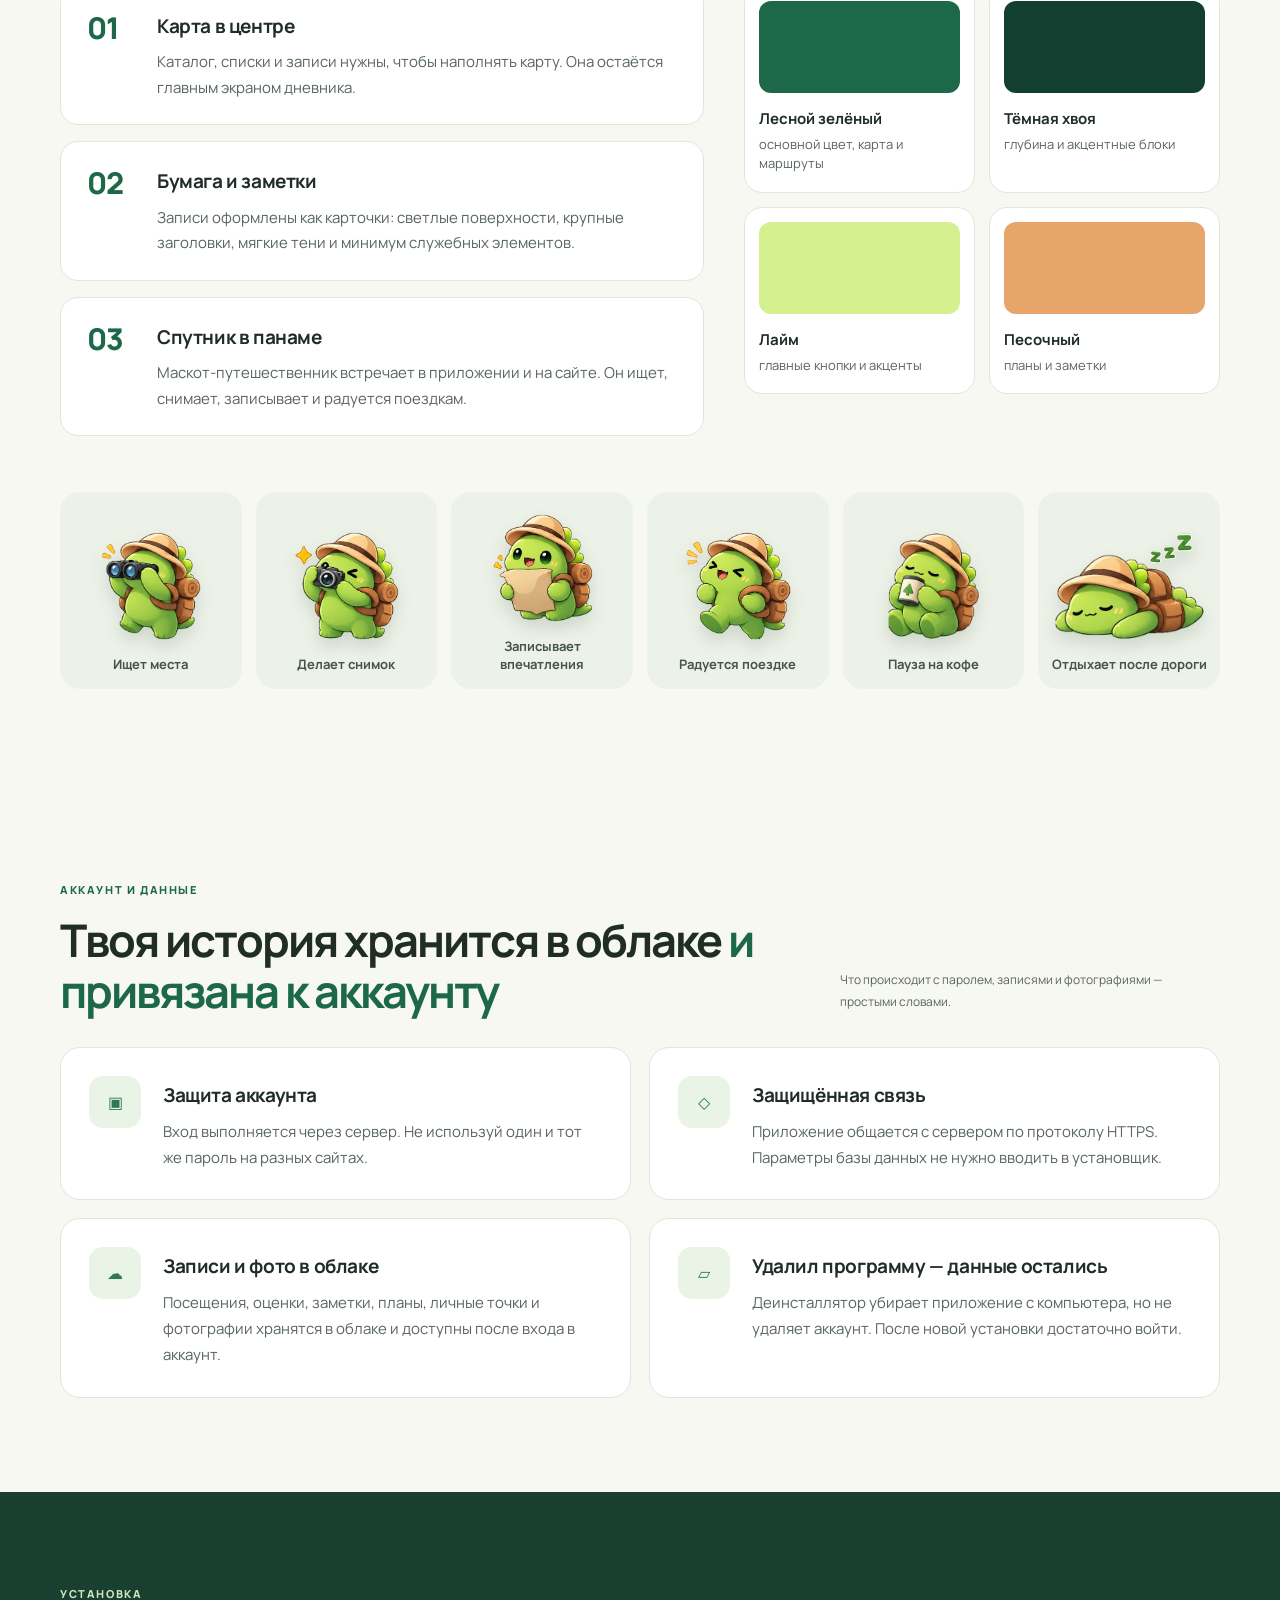
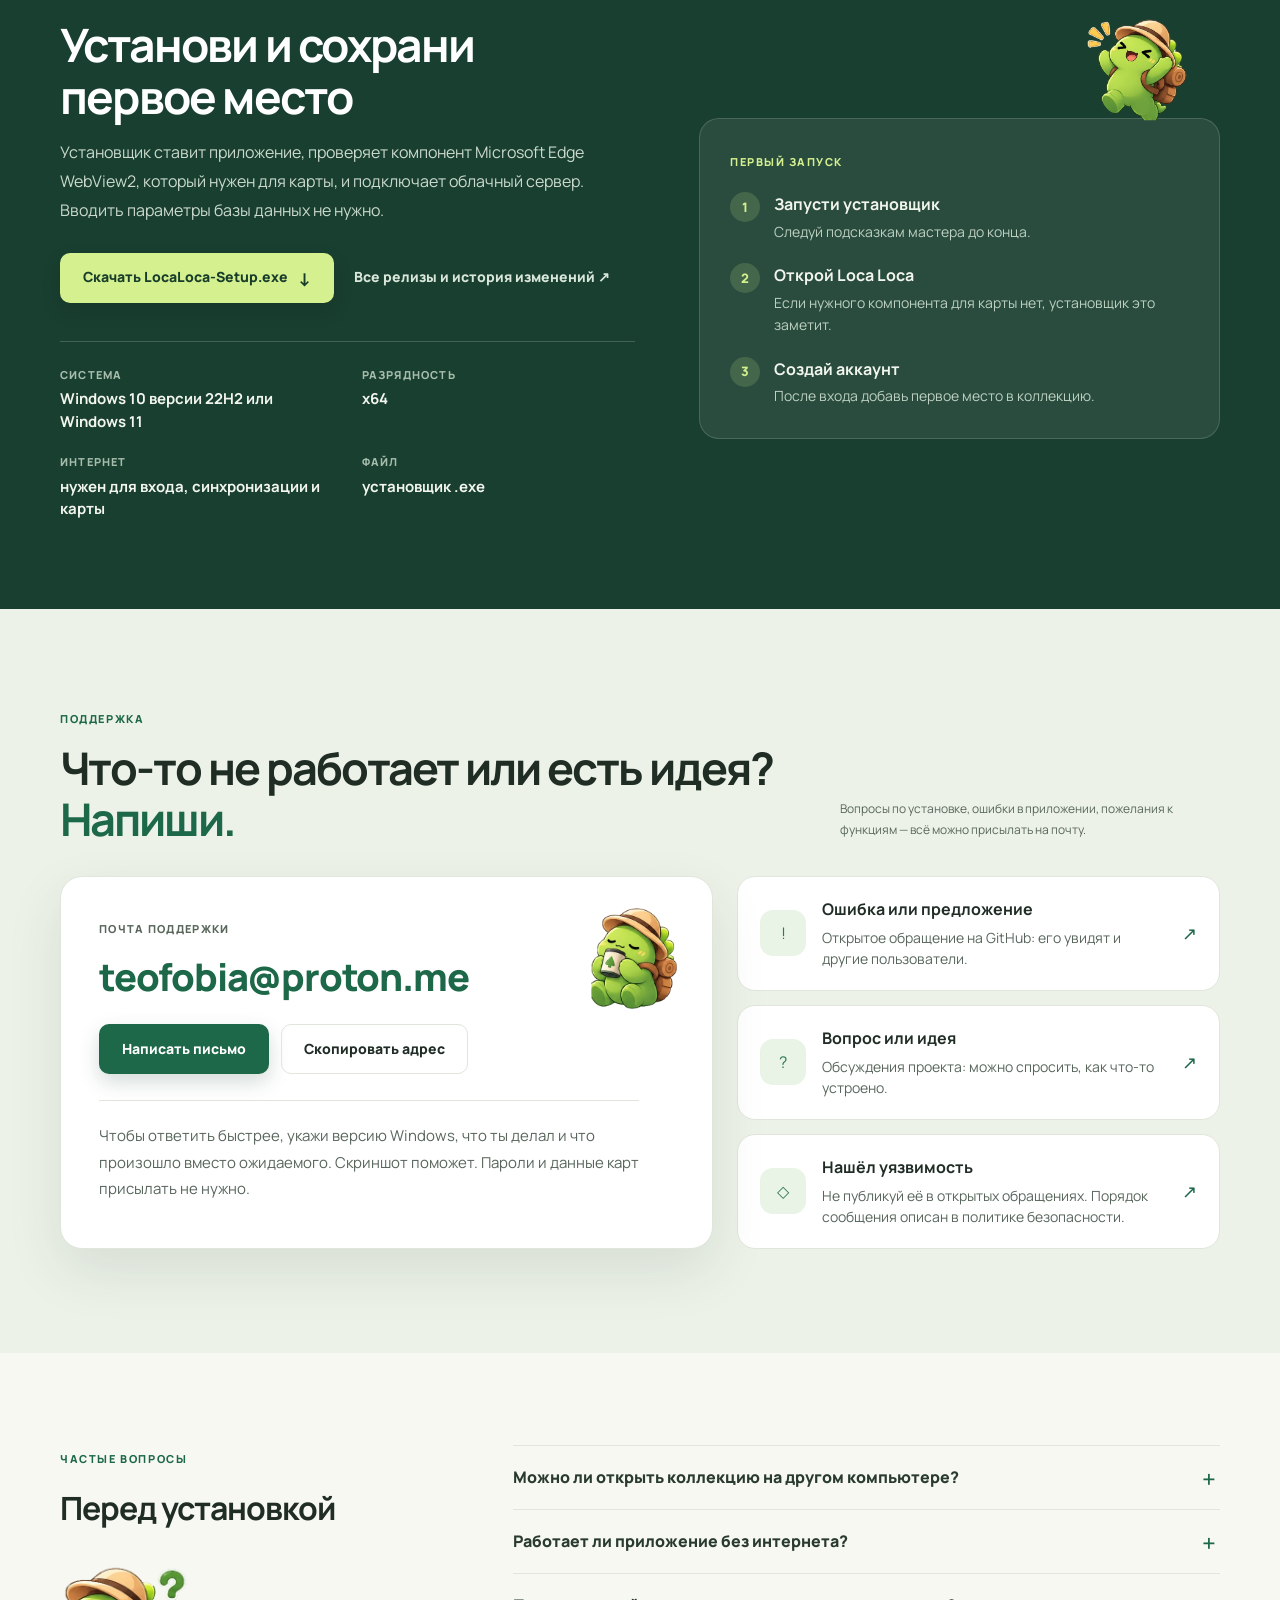
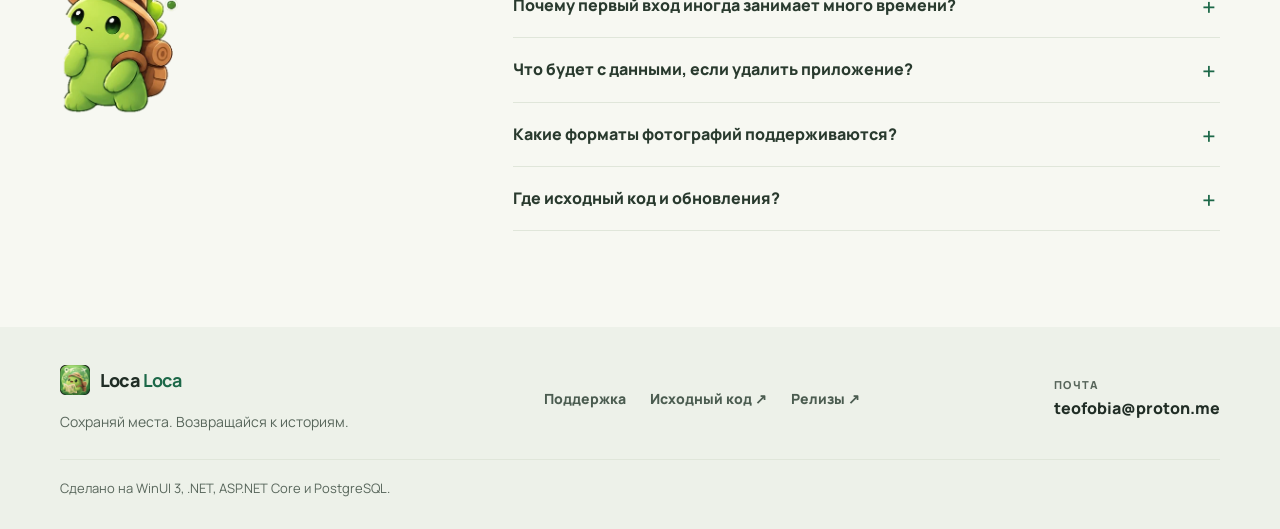
==== commit d6de03b4: "Update website password length guidance" ====
--- a/site/index.html
+++ b/site/index.html
@@ -123,7 +123,7 @@
     <section class="how" id="workflow" aria-labelledby="howTitle"><div class="wrap">
       <div class="section-heading"><div><span class="eyebrow">КАК ЭТО РАБОТАЕТ</span><h2 id="howTitle">От регистрации до <em>воспоминания</em></h2></div><p>Четыре шага — и первое место уже лежит в твоей коллекции.</p></div>
       <ol class="route">
-        <li class="route-step"><span class="route-node">1</span><h3>Создай аккаунт</h3><p>Придумай логин и пароль (не короче шести символов) и напиши, как к тебе обращаться.</p></li>
+        <li class="route-step"><span class="route-node">1</span><h3>Создай аккаунт</h3><p>Придумай логин и пароль (от 12 до 128 символов) и напиши, как к тебе обращаться.</p></li>
         <li class="route-step"><span class="route-node">2</span><h3>Найди или добавь место</h3><p>Ищи в каталоге по названию, городу или стране либо поставь собственную точку на карте.</p></li>
         <li class="route-step"><span class="route-node">3</span><h3>Выбери статус</h3><p>«Хочу посетить», если только собираешься, и «Добавить посещение», если уже побывал.</p></li>
         <li class="route-step"><span class="route-node">4</span><h3>Допиши историю</h3><p>Дата, оценка, впечатления, заметки и фотографии складываются в одну запись.</p></li>
--- a/site/styles.css
+++ b/site/styles.css
@@ -1,8 +1,7 @@
 :root {
   color-scheme: light;
   --ink: #202d25;
-  --muted: #5d6c62;
-  --muted: #5f6c62;
+  --muted: #58665b;
   --green: #1c6848;
   --green-deep: #123f30;
   --lime: #d5f08e;
@@ -12,12 +11,9 @@
   --surface-alt: #edf1e9;
   --line: #e0e6da;
   --text-strong: #293a2e;
-  --text-body: #3f4f44;
+  --text-body: #45554a;
   --text-subtle: #58665b;
   --footer-text: #4b5c50;
-  --text-body: #45554a;
-  --text-subtle: #58665b;
-  --footer-text: #5f6c62;
   --note-green-bg: #e9f4e7;
   --note-green: #2e7950;
   --note-warm-bg: #fff0e8;
@@ -67,7 +63,56 @@
   --acc-warm: #ebbf9c;
   --acc-blue: #b9c4ee;
   --shadow: 0 22px 55px rgba(0, 0, 0, .32);
-}
+
+}
+
+/*
+ * Keep the dark-theme text palette explicit on the components that carry
+ * their own foreground colors. This protects contrast even when a component
+ * does not inherit the page-level text color.
+ */
+:root[data-theme="dark"] .brand { color: #e5eee7; }
+:root[data-theme="dark"] .brand b { color: #91c99d; }
+
+:root[data-theme="dark"] .main-nav a { color: #b0bfb4; }
+:root[data-theme="dark"] .main-nav a:hover,
+:root[data-theme="dark"] .main-nav a[aria-current="true"] {
+  color: #91c99d;
+  background: #293e31;
+}
+
+:root[data-theme="dark"] .fcard h3 { color: #dce8df; }
+:root[data-theme="dark"] .fcard p { color: #c4d3c8; }
+:root[data-theme="dark"] .fc-green .fcard-tag,
+:root[data-theme="dark"] .fc-green .chips span { color: #a9dcb0; }
+:root[data-theme="dark"] .fc-warm .fcard-tag,
+:root[data-theme="dark"] .fc-warm .chips span { color: #ebbf9c; }
+:root[data-theme="dark"] .fc-blue .fcard-tag,
+:root[data-theme="dark"] .fc-blue .chips span { color: #b9c4ee; }
+
+:root[data-theme="dark"] .button-green {
+  background: #d5f08e;
+  color: #183d2b;
+}
+:root[data-theme="dark"] #copyMail {
+  background: #1b2922;
+  color: #e5eee7;
+  border-color: #33443a;
+}
+
+:root[data-theme="dark"] .support-link {
+  background: #1b2922;
+  color: #e5eee7;
+}
+:root[data-theme="dark"] .support-link small { color: #b0bfb4; }
+
+:root[data-theme="dark"] .floating-note {
+  background: #1b2922;
+  color: #e5eee7;
+}
+:root[data-theme="dark"] .floating-note > span:last-child,
+:root[data-theme="dark"] .floating-note b { color: #e5eee7; }
+:root[data-theme="dark"] .floating-note small { color: #bdcbbf; }
 
 * { box-sizing: border-box; }
 html { scroll-behavior: smooth; scroll-padding-top: 88px; }
@@ -598,7 +643,7 @@
 .design-grid { display: grid; grid-template-columns: 1.15fr .85fr; gap: 40px; align-items: start; }
 .principles { display: grid; gap: 16px; }
 .principle { display: grid; grid-template-columns: 52px 1fr; gap: 18px; padding: 24px 26px; border: 1px solid var(--line); border-radius: 18px; background: var(--surface); }
-.principle-number { color: var(--green); opacity: .55; font-size: 30px; font-weight: 800; letter-spacing: -1px; line-height: 1.1; }
+.principle-number { color: var(--green); font-size: 30px; font-weight: 800; letter-spacing: -1px; line-height: 1.1; }
 .principle h3 { margin: 0 0 8px; font-size: 19px; letter-spacing: -.4px; }
 .principle p { margin: 0; color: var(--muted); font-size: 15px; line-height: 1.7; }
 .palette { display: grid; grid-template-columns: 1fr 1fr; gap: 14px; }
@@ -798,3 +843,9 @@
   html { scroll-behavior: auto; }
   *, *::before, *::after { transition-duration: .01ms !important; animation-duration: .01ms !important; animation-iteration-count: 1 !important; }
 }
+
+
+/* WCAG 2.1 AA: the supporting labels in the extras strip must remain readable in dark mode. */
+:root[data-theme="dark"] .extras > span:not(.extras-label) {
+  color: #c4d3c8;
+}
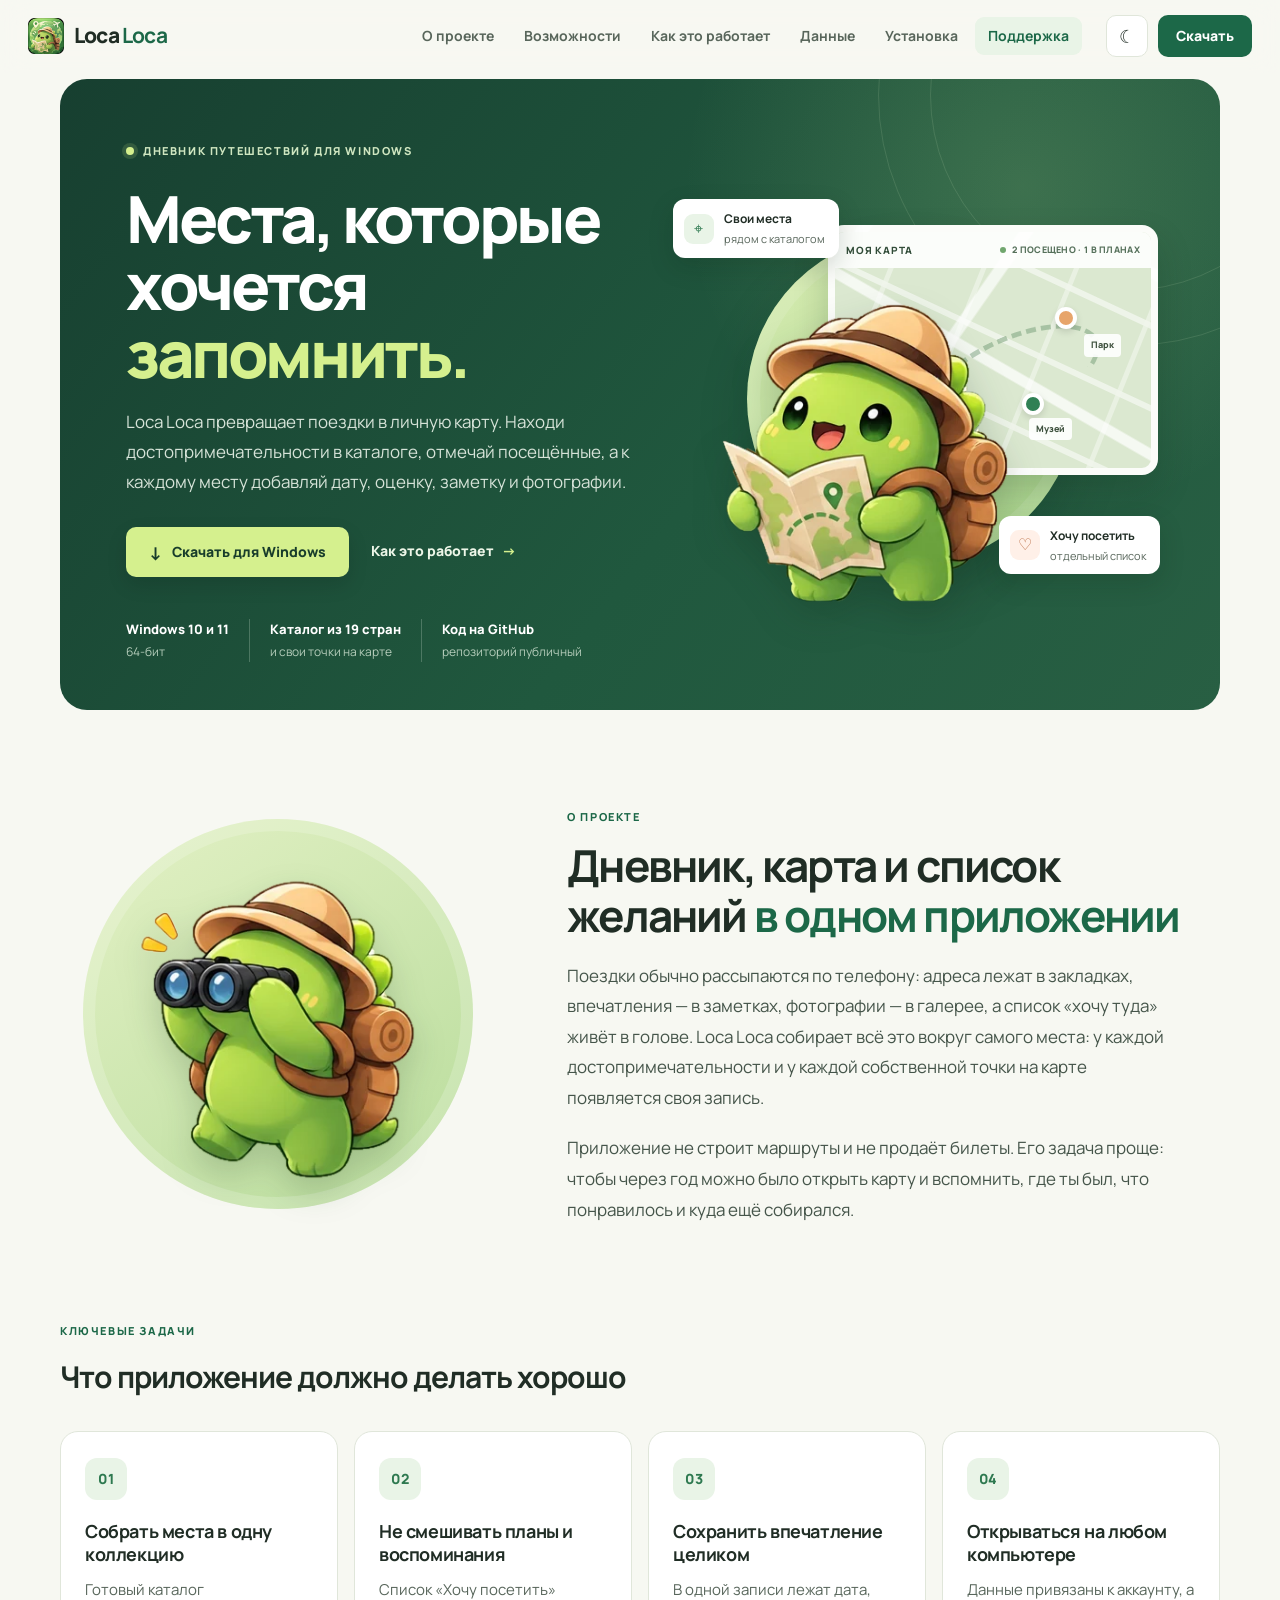
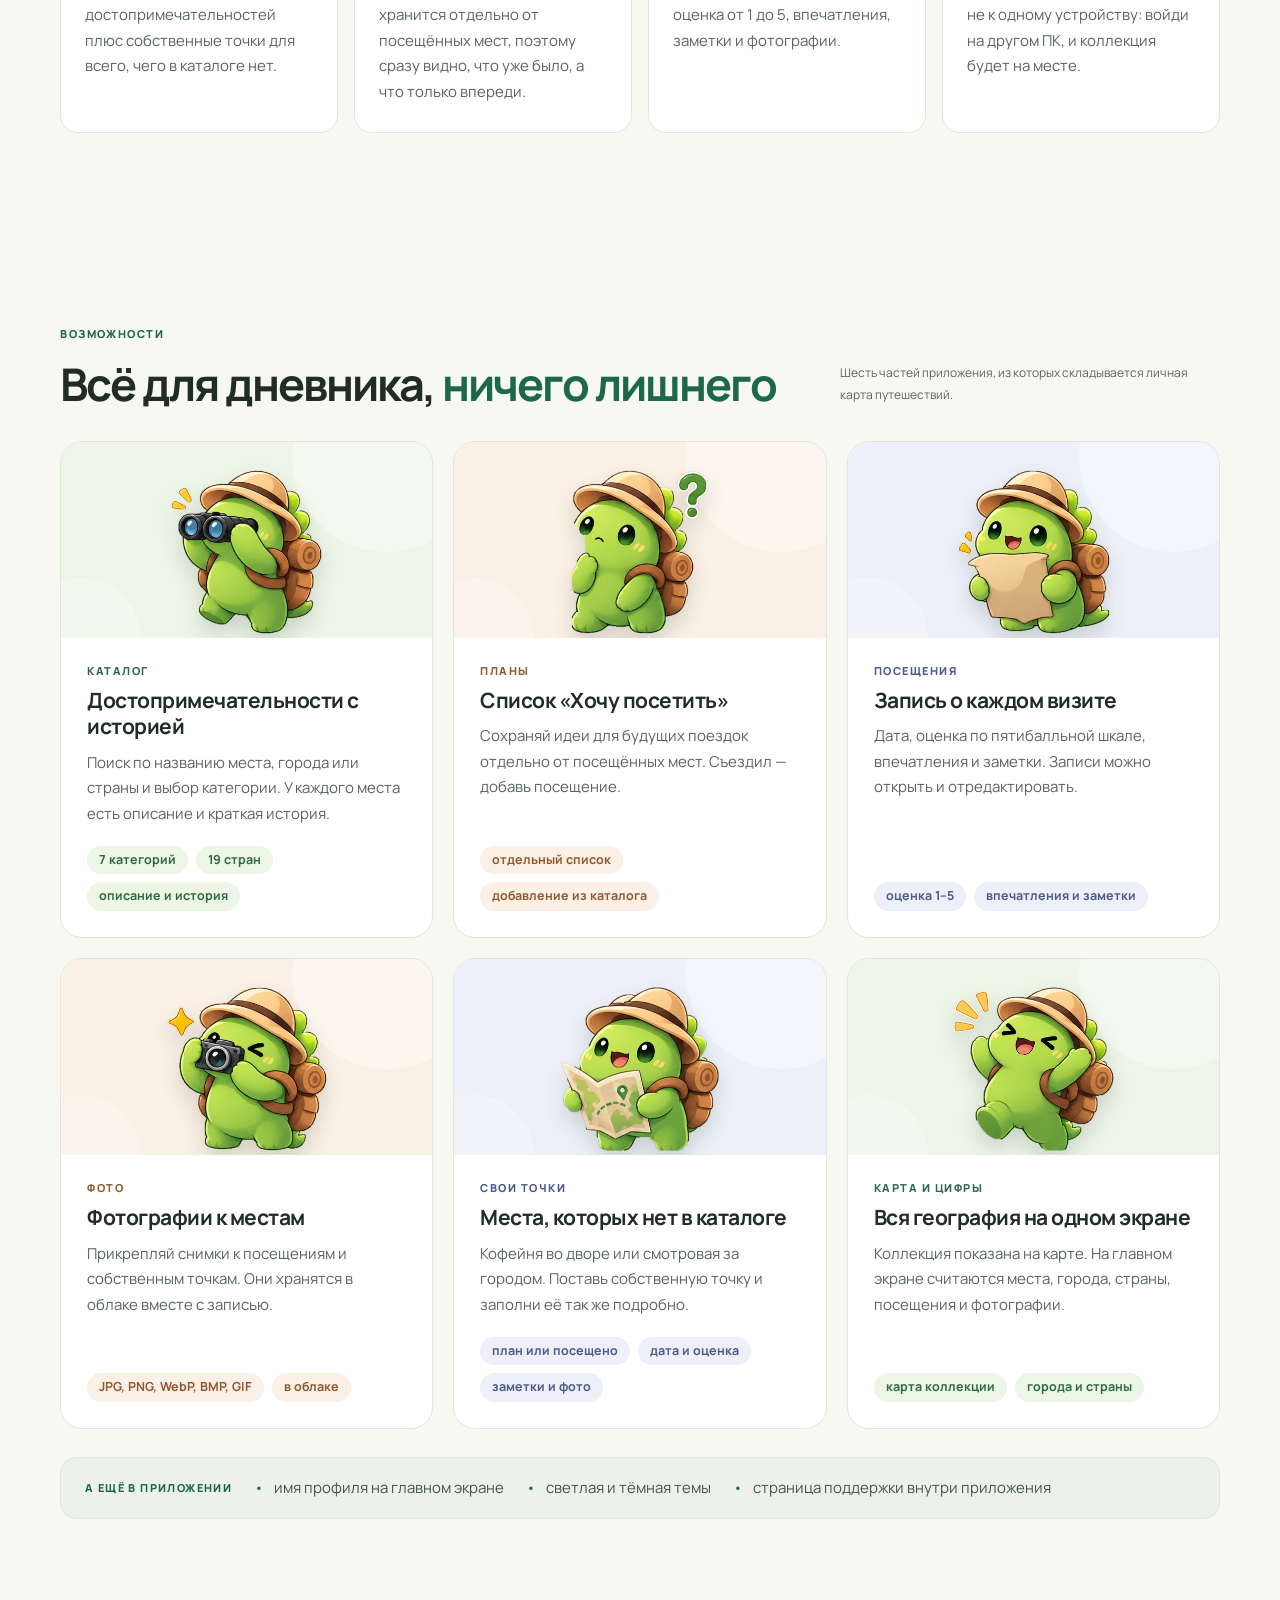
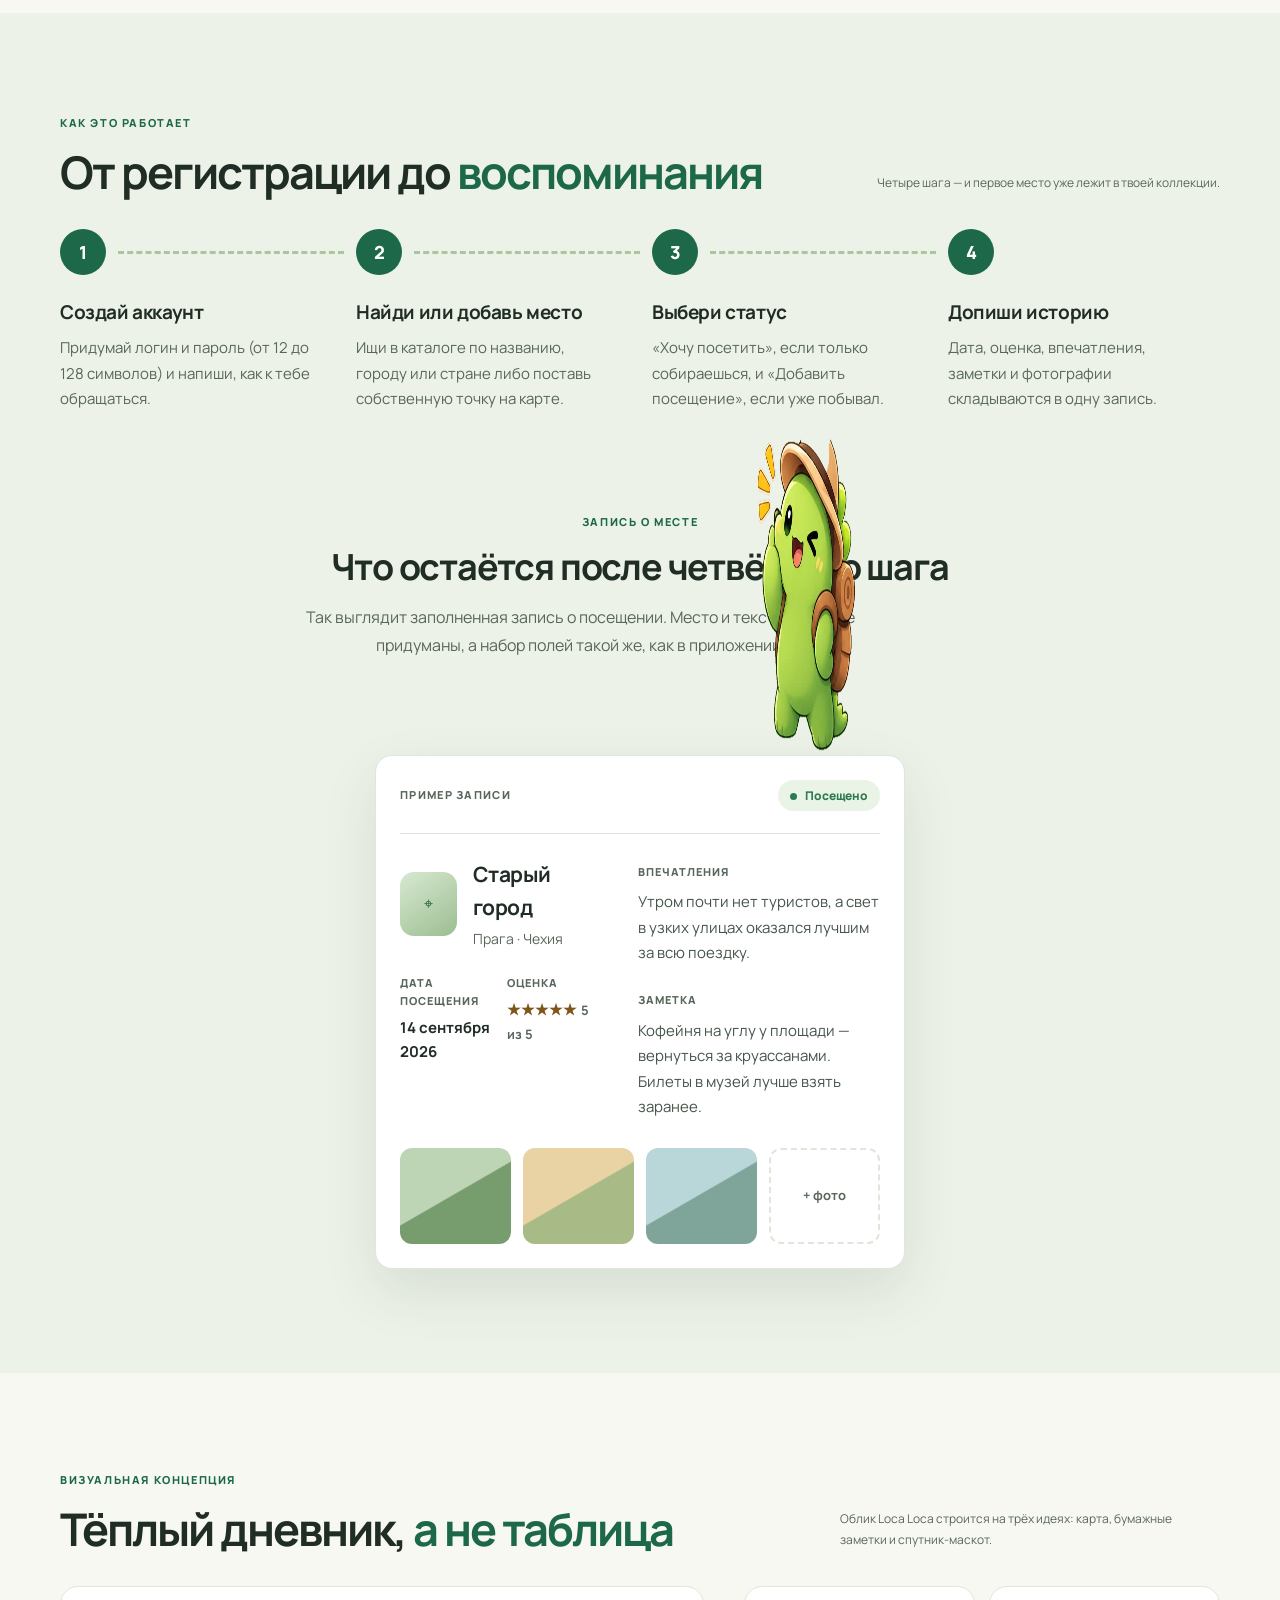
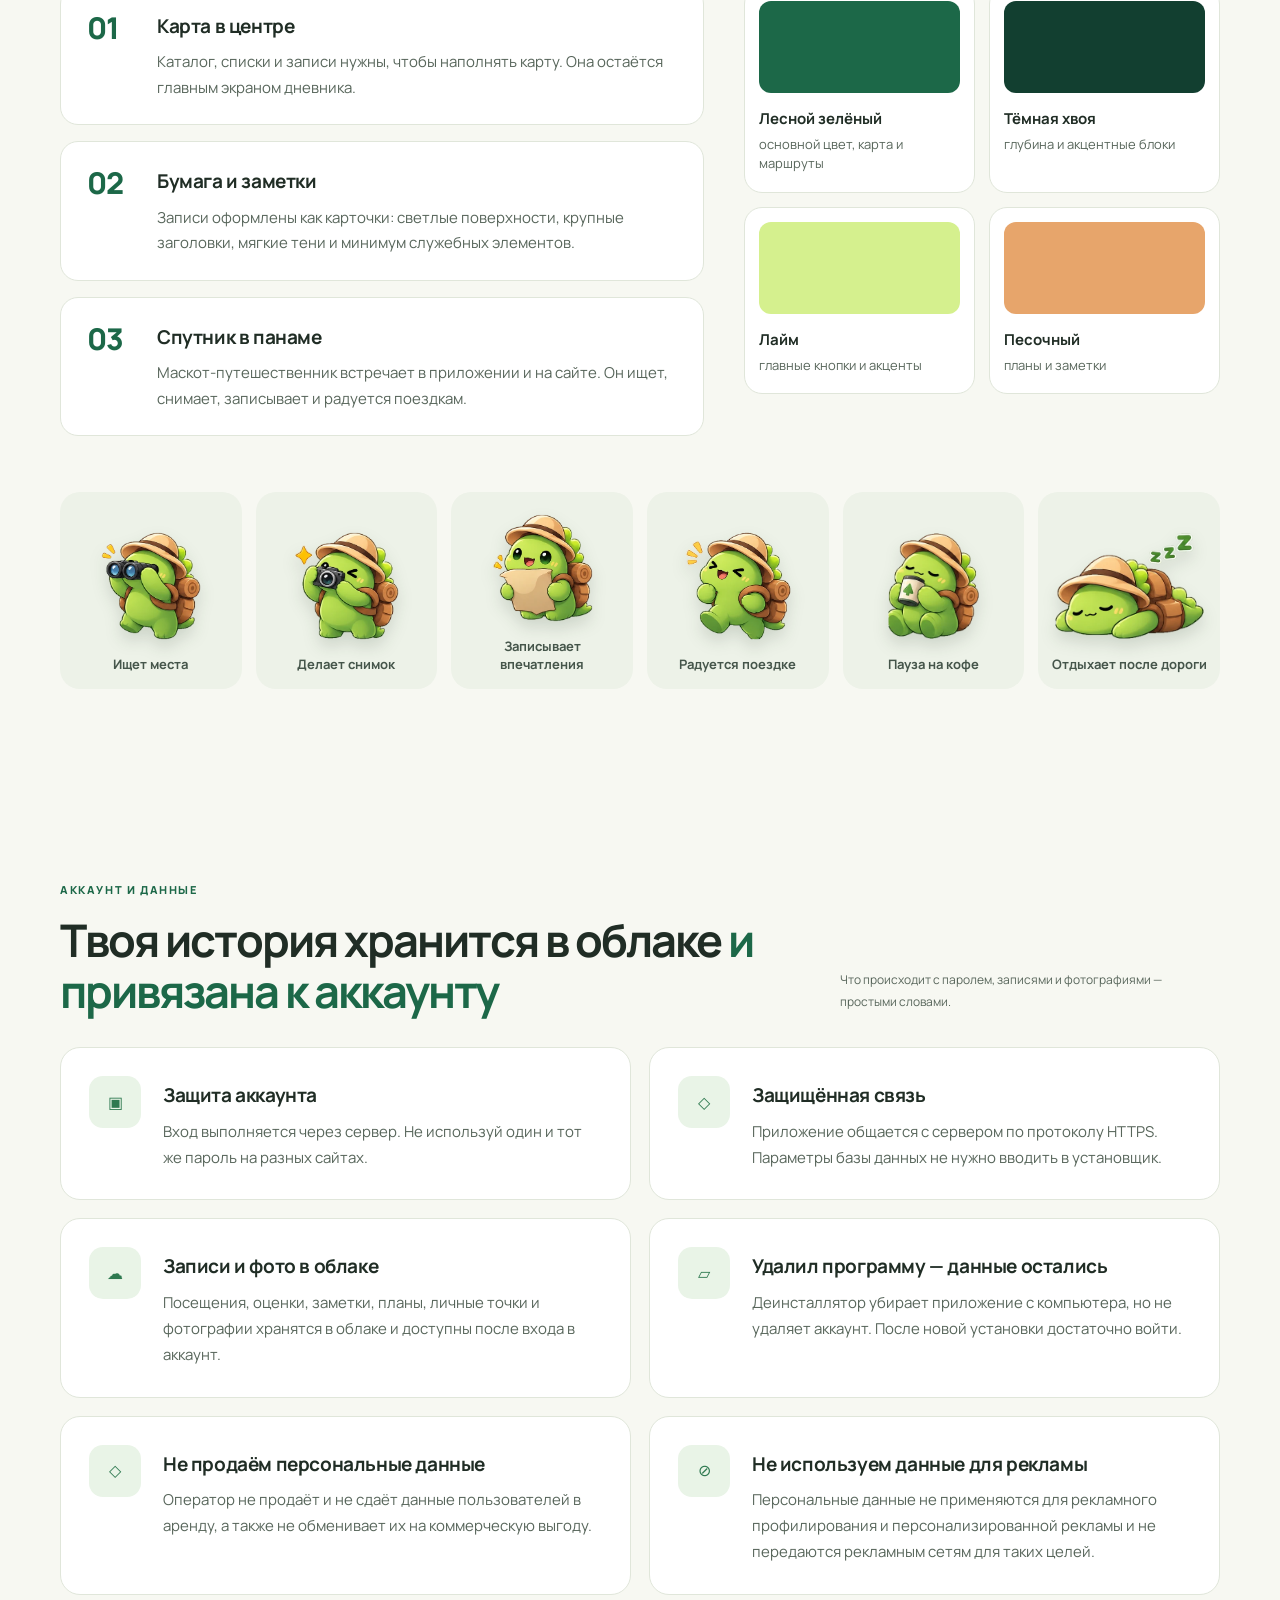
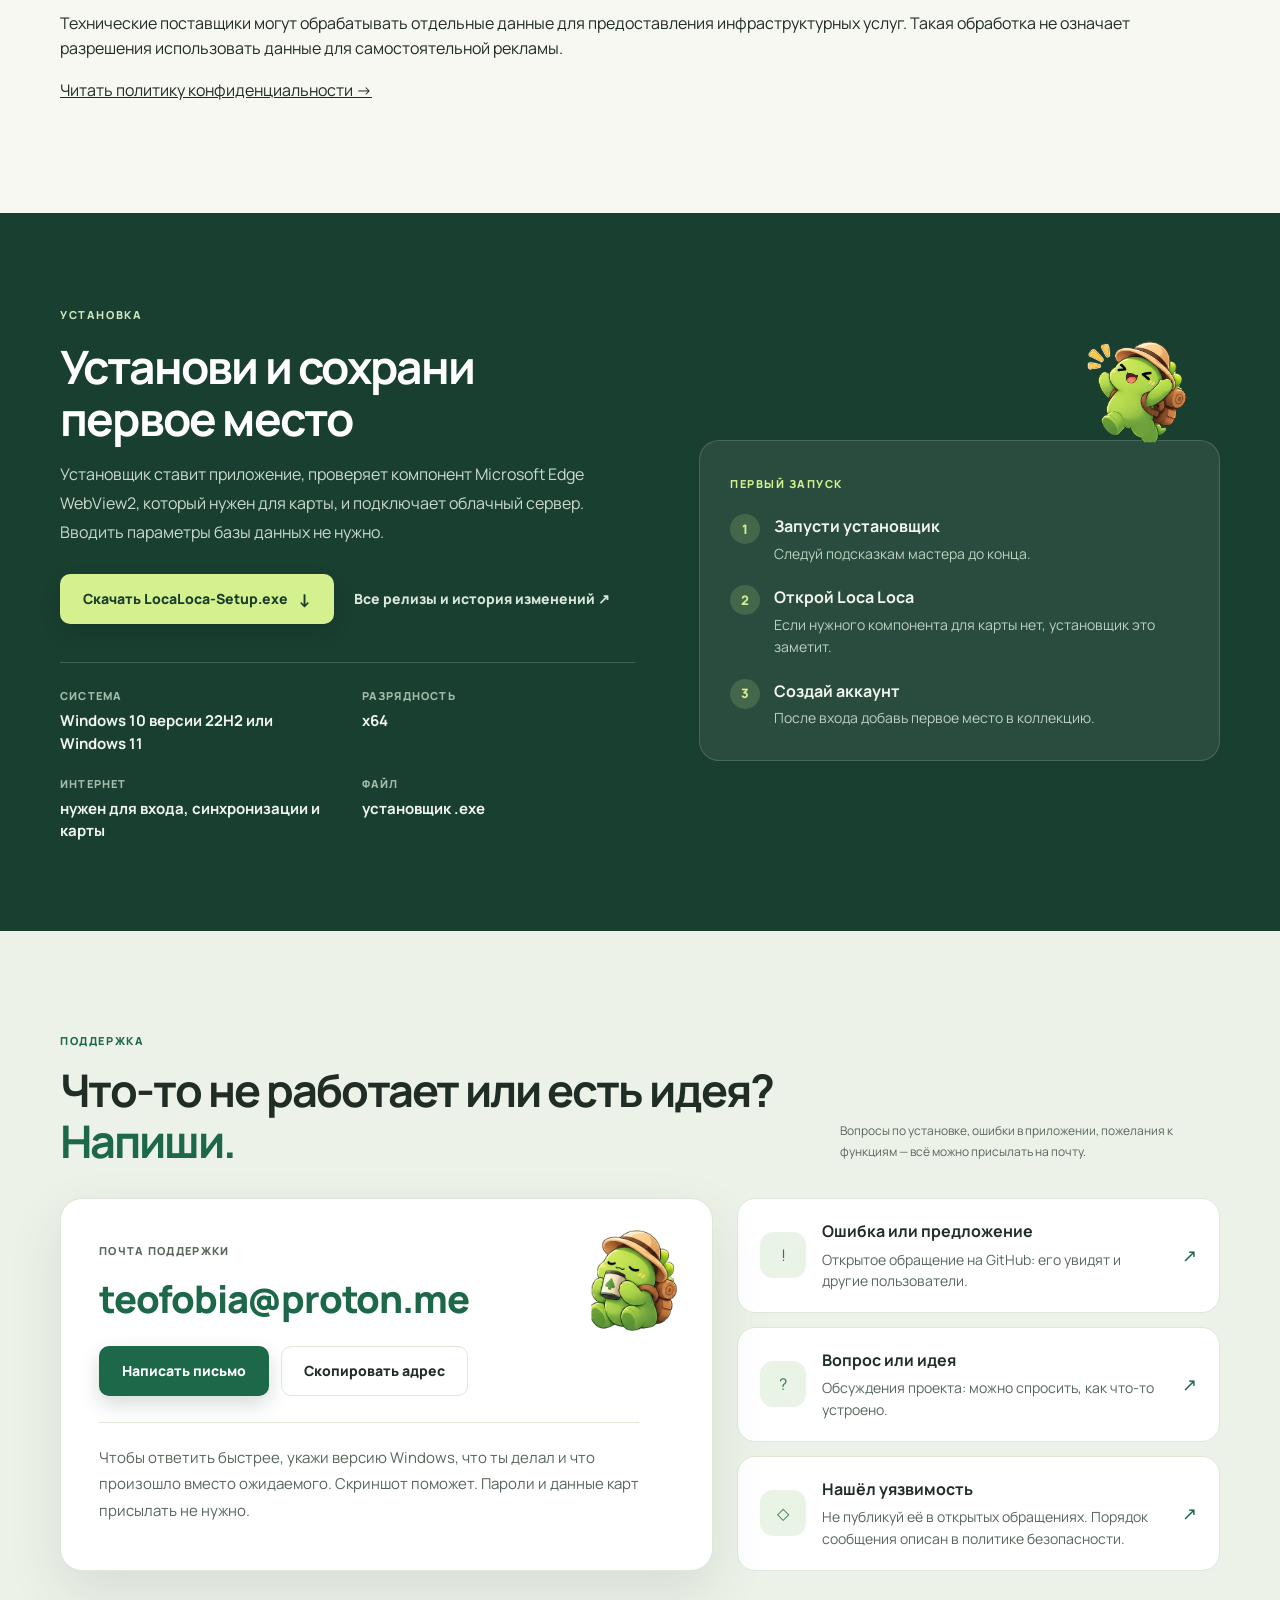
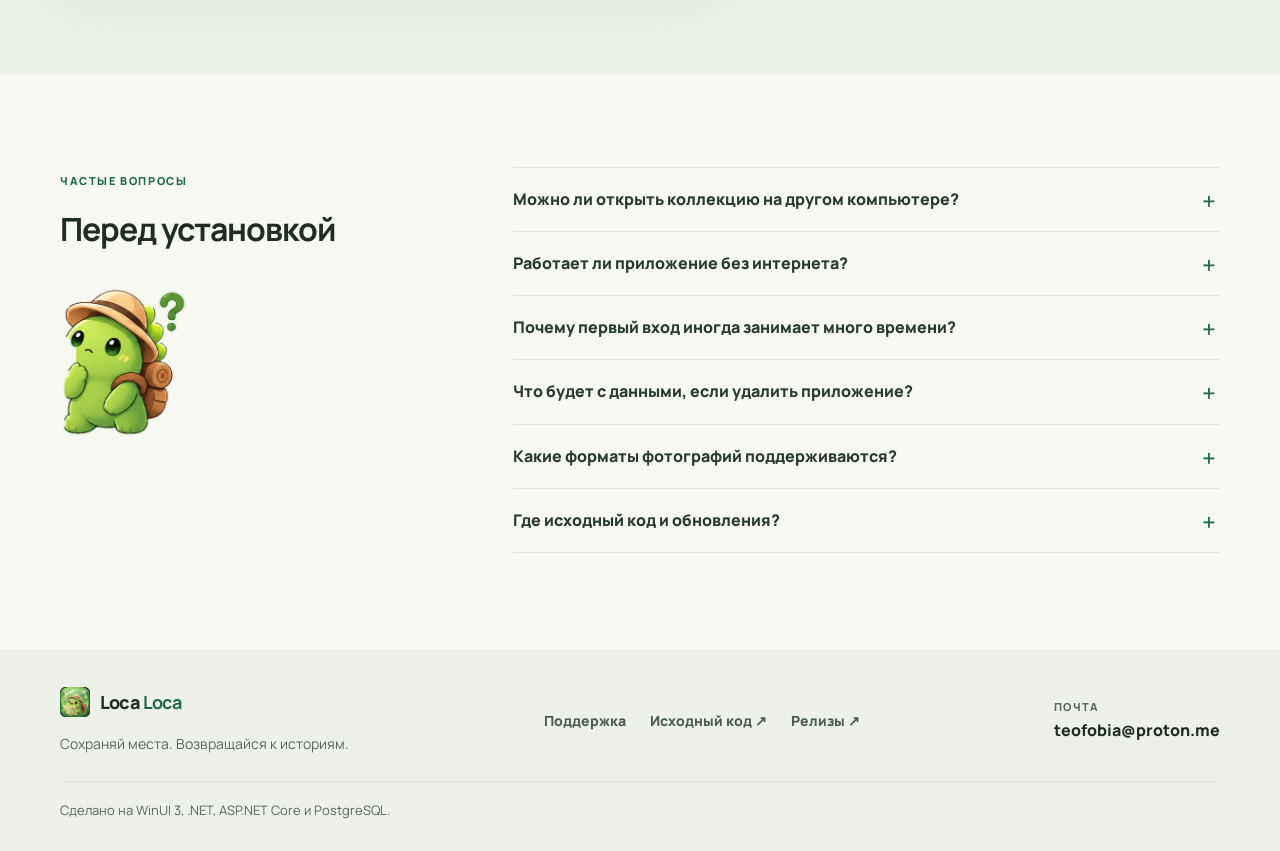
==== commit 0989d135: "feat(site): disclose privacy and advertising commitments" ====
--- a/site/index.html
+++ b/site/index.html
@@ -47,7 +47,7 @@
           <span class="theme-toggle-icon" aria-hidden="true">☾</span>
           <span class="sr-only theme-toggle-label">Тёмная тема</span>
         </button>
-        <a class="nav-download" href="https://github.com/teofobiaa/LocaLoca/releases/download/latest/LocaLoca-Setup.exe">Скачать</a>
+        <a class="nav-download" href="https://github.com/teofobiaa/LocaLoca/releases/latest/download/LocaLoca-Setup.exe">Скачать</a>
         <details class="mobile-menu" id="mobileMenu">
           <summary aria-label="Открыть меню"><span class="burger" aria-hidden="true"></span></summary>
           <nav class="mobile-nav" aria-label="Мобильная навигация">
@@ -66,7 +66,7 @@
         <h1 id="heroTitle">Места, которые хочется <em>запомнить.</em></h1>
         <p class="hero-lead">Loca Loca превращает поездки в личную карту. Находи достопримечательности в каталоге, отмечай посещённые, а к каждому месту добавляй дату, оценку, заметку и фотографии.</p>
         <div class="hero-actions">
-          <a class="button button-lime" href="https://github.com/teofobiaa/LocaLoca/releases/download/latest/LocaLoca-Setup.exe"><span aria-hidden="true">↓</span> Скачать для Windows</a>
+          <a class="button button-lime" href="https://github.com/teofobiaa/LocaLoca/releases/latest/download/LocaLoca-Setup.exe"><span aria-hidden="true">↓</span> Скачать для Windows</a>
           <a class="hero-link" href="#workflow">Как это работает <span aria-hidden="true">→</span></a>
         </div>
         <div class="hero-facts" role="group" aria-label="Кратко о приложении">
@@ -160,12 +160,16 @@
         <article class="data-card"><div class="data-icon" aria-hidden="true">◇</div><h3>Защищённая связь</h3><p>Приложение общается с сервером по протоколу HTTPS. Параметры базы данных не нужно вводить в установщик.</p></article>
         <article class="data-card"><div class="data-icon" aria-hidden="true">☁</div><h3>Записи и фото в облаке</h3><p>Посещения, оценки, заметки, планы, личные точки и фотографии хранятся в облаке и доступны после входа в аккаунт.</p></article>
         <article class="data-card"><div class="data-icon" aria-hidden="true">▱</div><h3>Удалил программу — данные остались</h3><p>Деинсталлятор убирает приложение с компьютера, но не удаляет аккаунт. После новой установки достаточно войти.</p></article>
-      </div>
+        <article class="data-card"><div class="data-icon" aria-hidden="true">◇</div><h3>Не продаём персональные данные</h3><p>Оператор не продаёт и не сдаёт данные пользователей в аренду, а также не обменивает их на коммерческую выгоду.</p></article>
+        <article class="data-card"><div class="data-icon" aria-hidden="true">⊘</div><h3>Не используем данные для рекламы</h3><p>Персональные данные не применяются для рекламного профилирования и персонализированной рекламы и не передаются рекламным сетям для таких целей.</p></article>
+      </div>
+      <p class="data-privacy-note">Технические поставщики могут обрабатывать отдельные данные для предоставления инфраструктурных услуг. Такая обработка не означает разрешения использовать данные для самостоятельной рекламы.</p>
+      <p class="data-privacy-link"><a href="privacy.html">Читать политику конфиденциальности →</a></p>
     </section>
 
     <section class="install-section" id="install" aria-labelledby="installTitle"><div class="wrap install-layout">
       <div class="install-main"><span class="eyebrow eyebrow-light">УСТАНОВКА</span><h2 id="installTitle">Установи и сохрани первое место</h2><p>Установщик ставит приложение, проверяет компонент Microsoft Edge WebView2, который нужен для карты, и подключает облачный сервер. Вводить параметры базы данных не нужно.</p>
-        <div class="install-actions"><a class="button button-lime" href="https://github.com/teofobiaa/LocaLoca/releases/download/latest/LocaLoca-Setup.exe">Скачать LocaLoca-Setup.exe <span aria-hidden="true">↓</span></a><a class="install-release-link" href="https://github.com/teofobiaa/LocaLoca/releases/latest">Все релизы и история изменений ↗</a></div>
+        <div class="install-actions"><a class="button button-lime" href="https://github.com/teofobiaa/LocaLoca/releases/latest/download/LocaLoca-Setup.exe">Скачать LocaLoca-Setup.exe <span aria-hidden="true">↓</span></a><a class="install-release-link" href="https://github.com/teofobiaa/LocaLoca/releases/latest">Все релизы и история изменений ↗</a></div>
         <dl class="install-specs"><div><dt>СИСТЕМА</dt><dd>Windows 10 версии 22H2 или Windows 11</dd></div><div><dt>РАЗРЯДНОСТЬ</dt><dd>x64</dd></div><div><dt>ИНТЕРНЕТ</dt><dd>нужен для входа, синхронизации и карты</dd></div><div><dt>ФАЙЛ</dt><dd>установщик .exe</dd></div></dl>
       </div>
       <div class="install-aside"><img class="aside-mascot" src="assets/mascot-celebrate.webp" alt="" width="337" height="343" loading="lazy"><div class="aside-number">ПЕРВЫЙ ЗАПУСК</div><ol><li><span>1</span><div><b>Запусти установщик</b><small>Следуй подсказкам мастера до конца.</small></div></li><li><span>2</span><div><b>Открой Loca Loca</b><small>Если нужного компонента для карты нет, установщик это заметит.</small></div></li><li><span>3</span><div><b>Создай аккаунт</b><small>После входа добавь первое место в коллекцию.</small></div></li></ol></div>
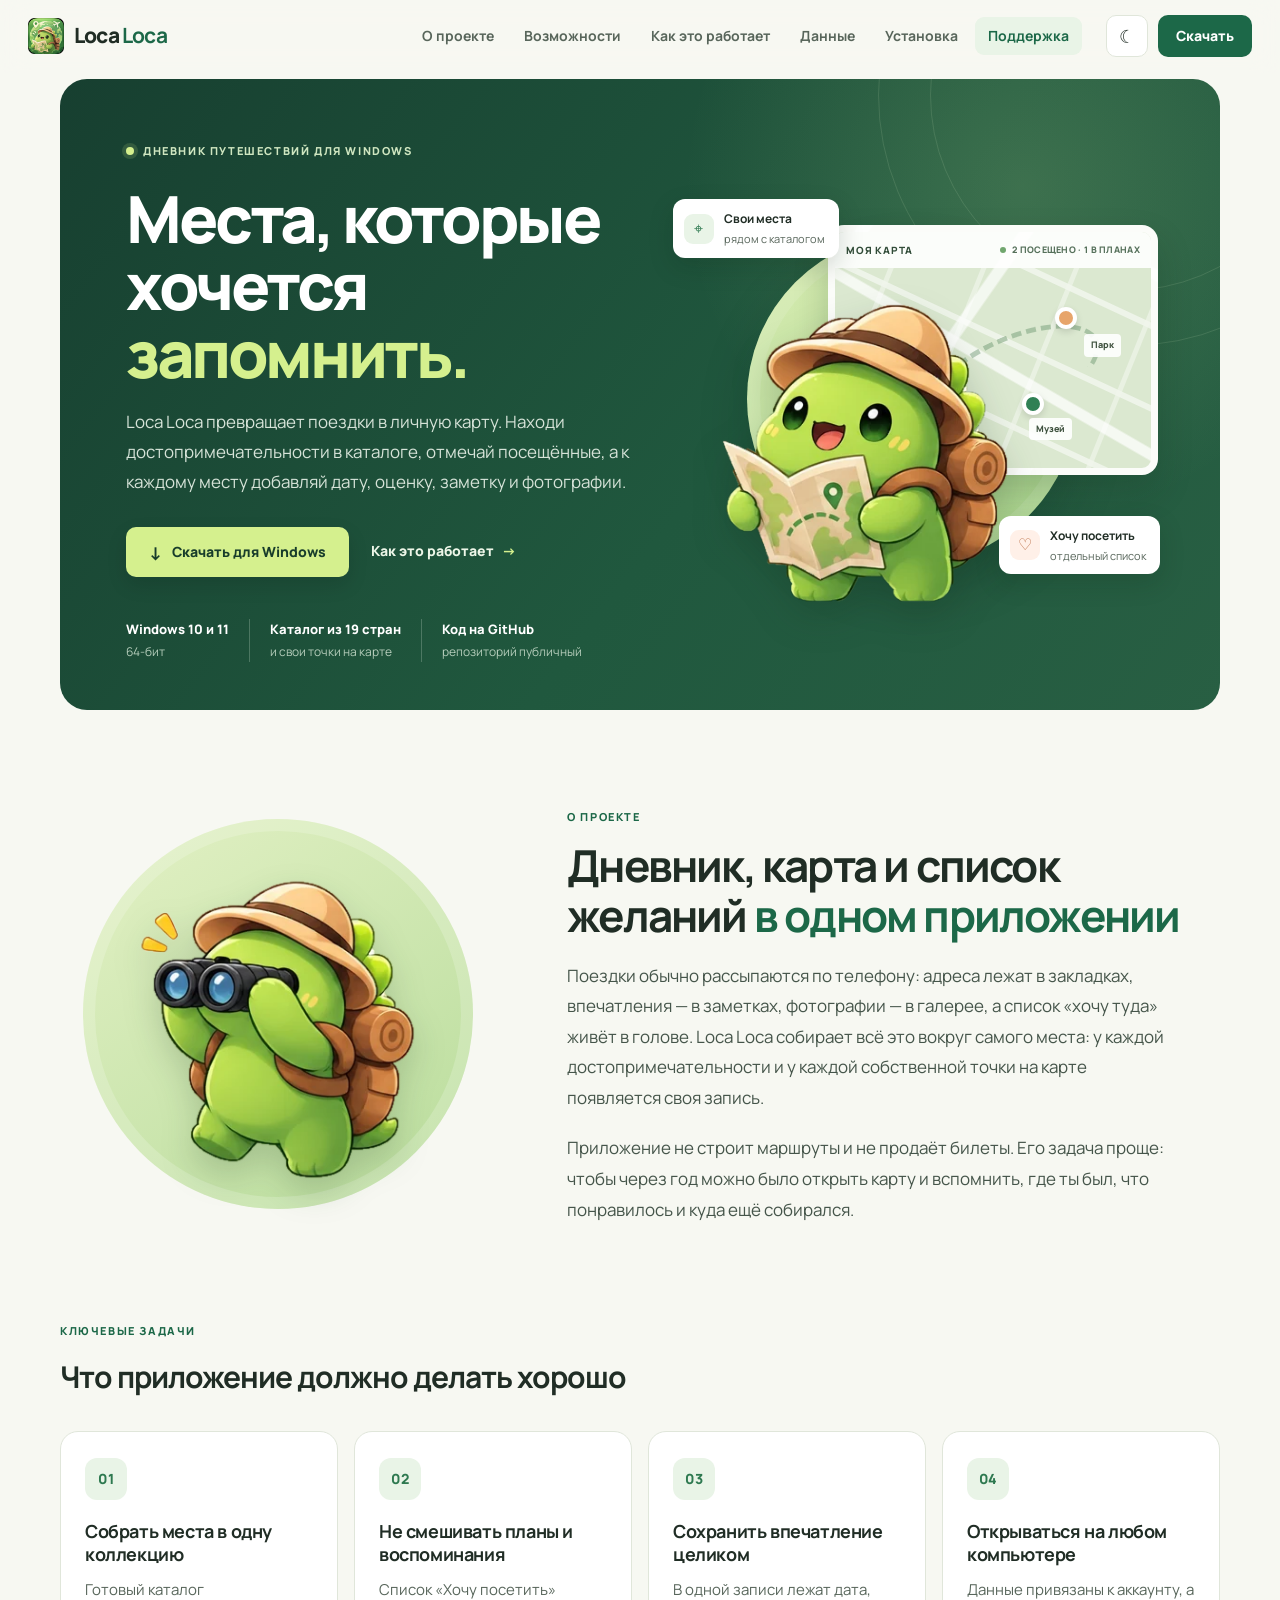
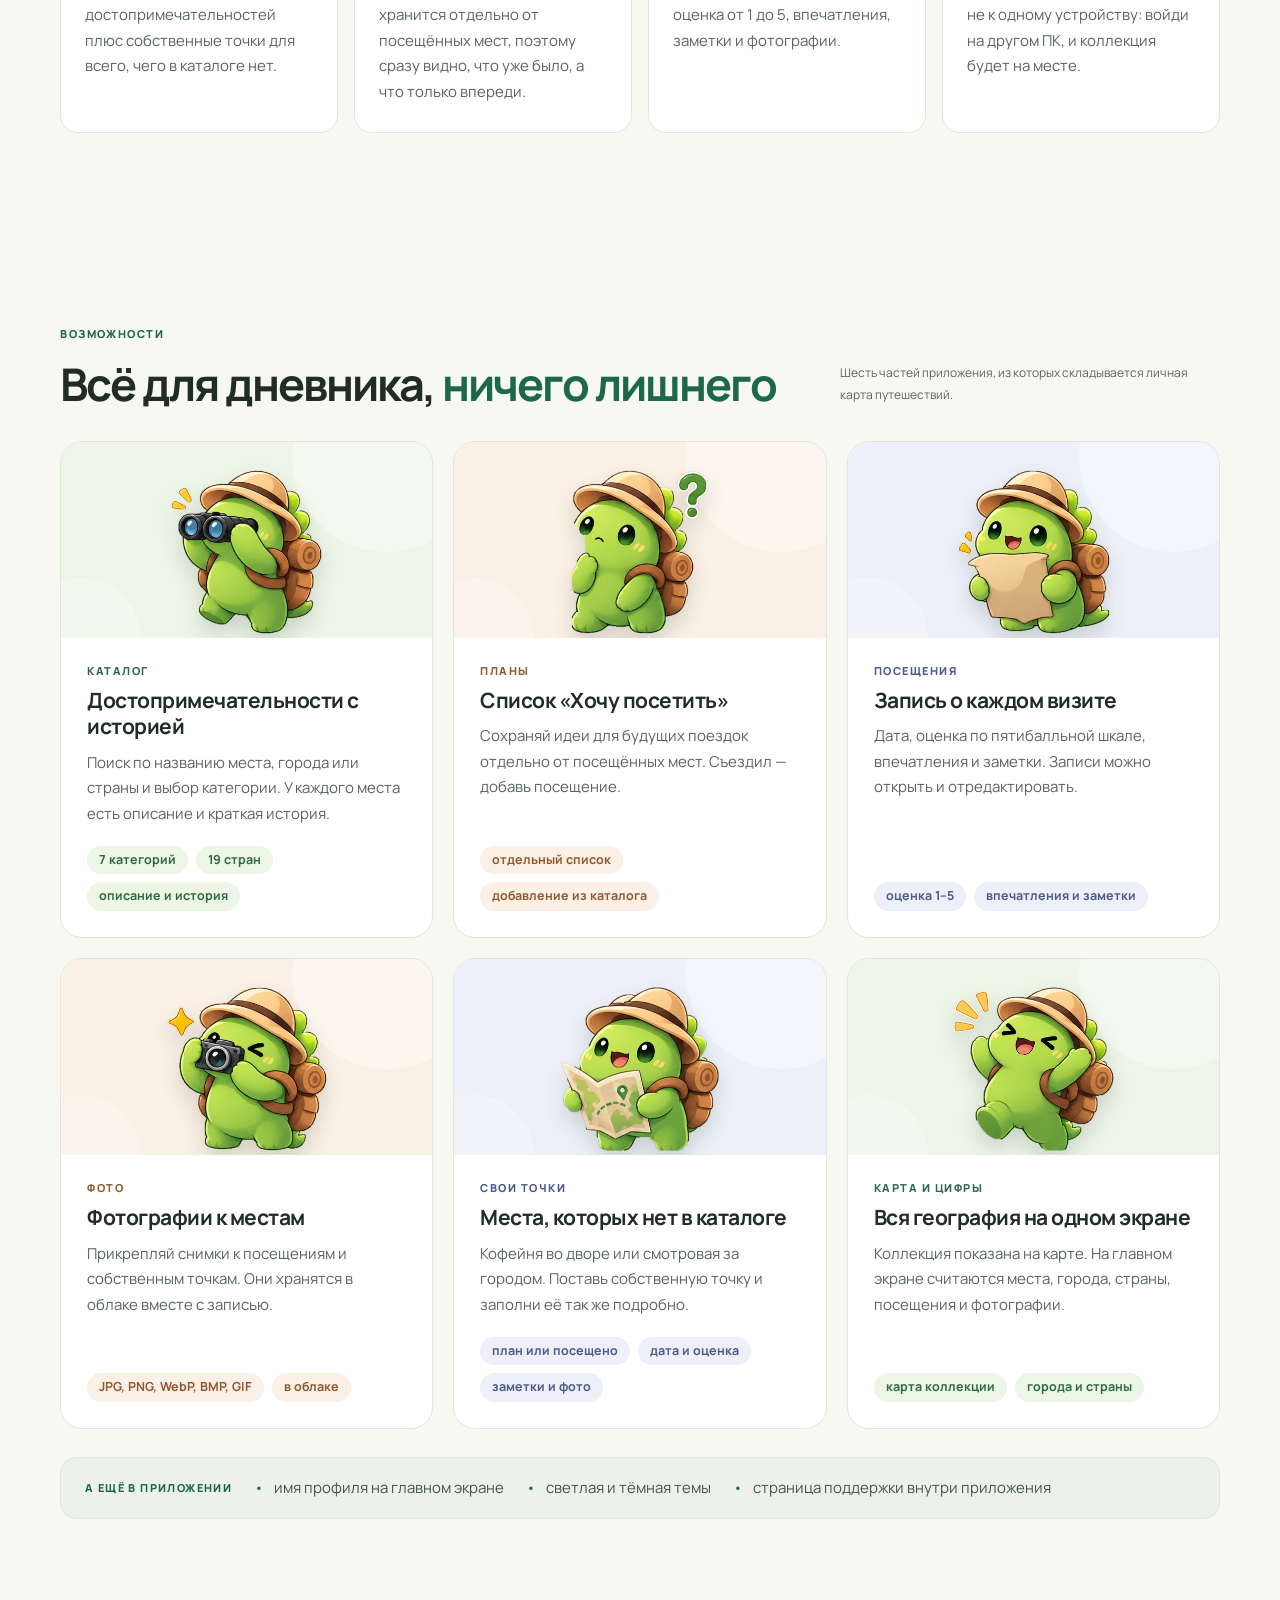
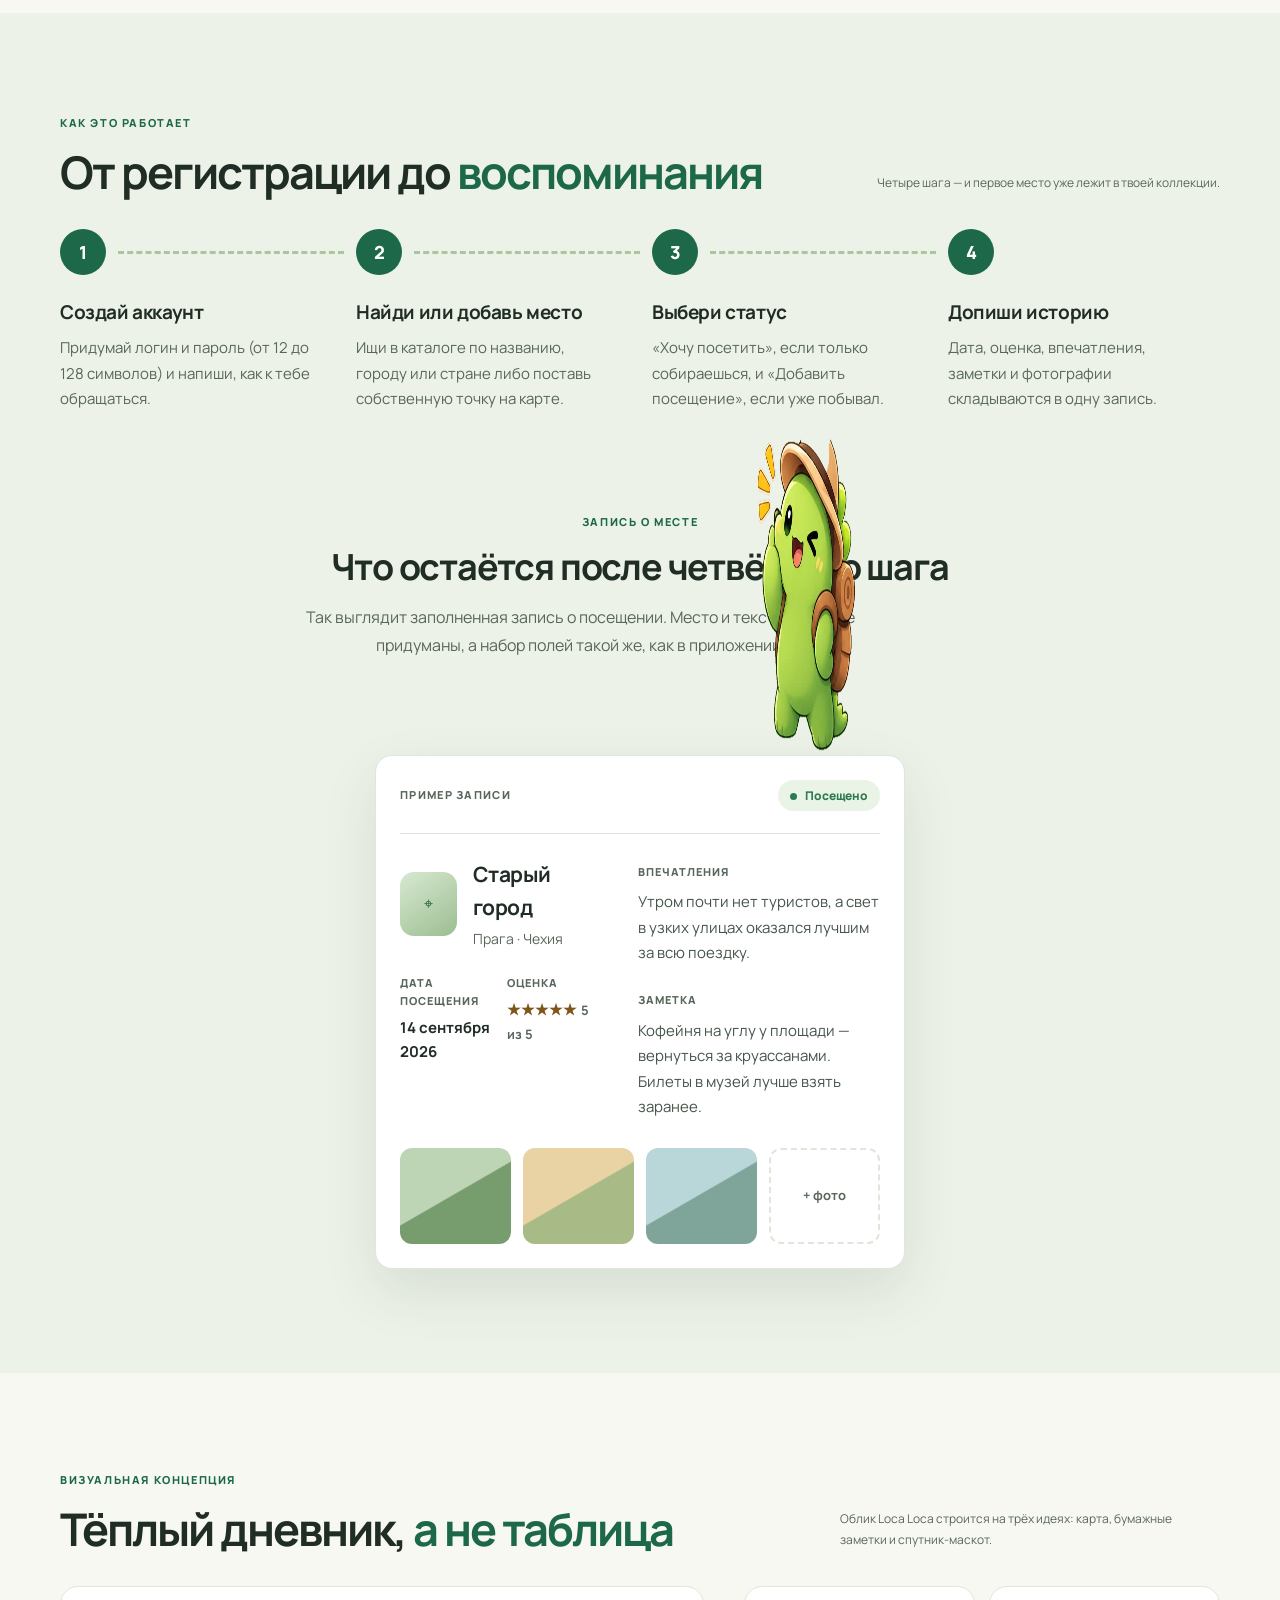
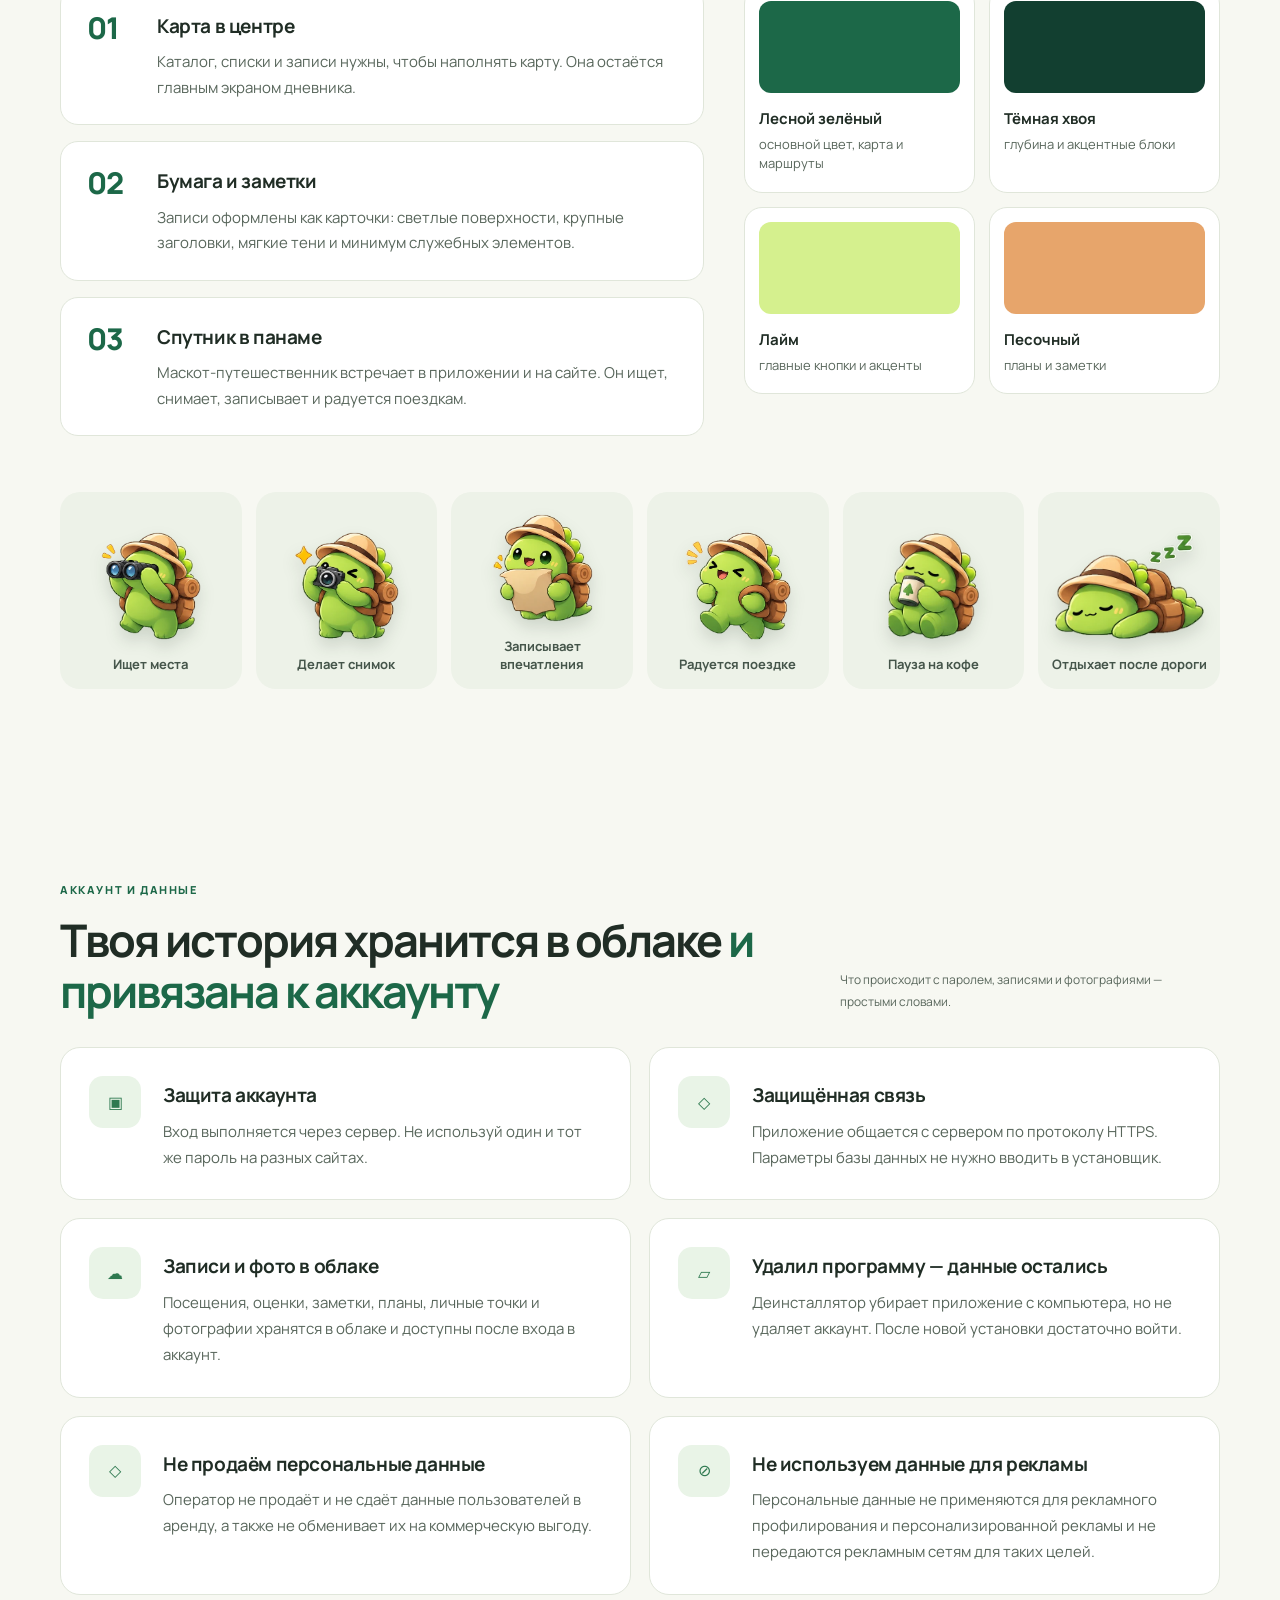
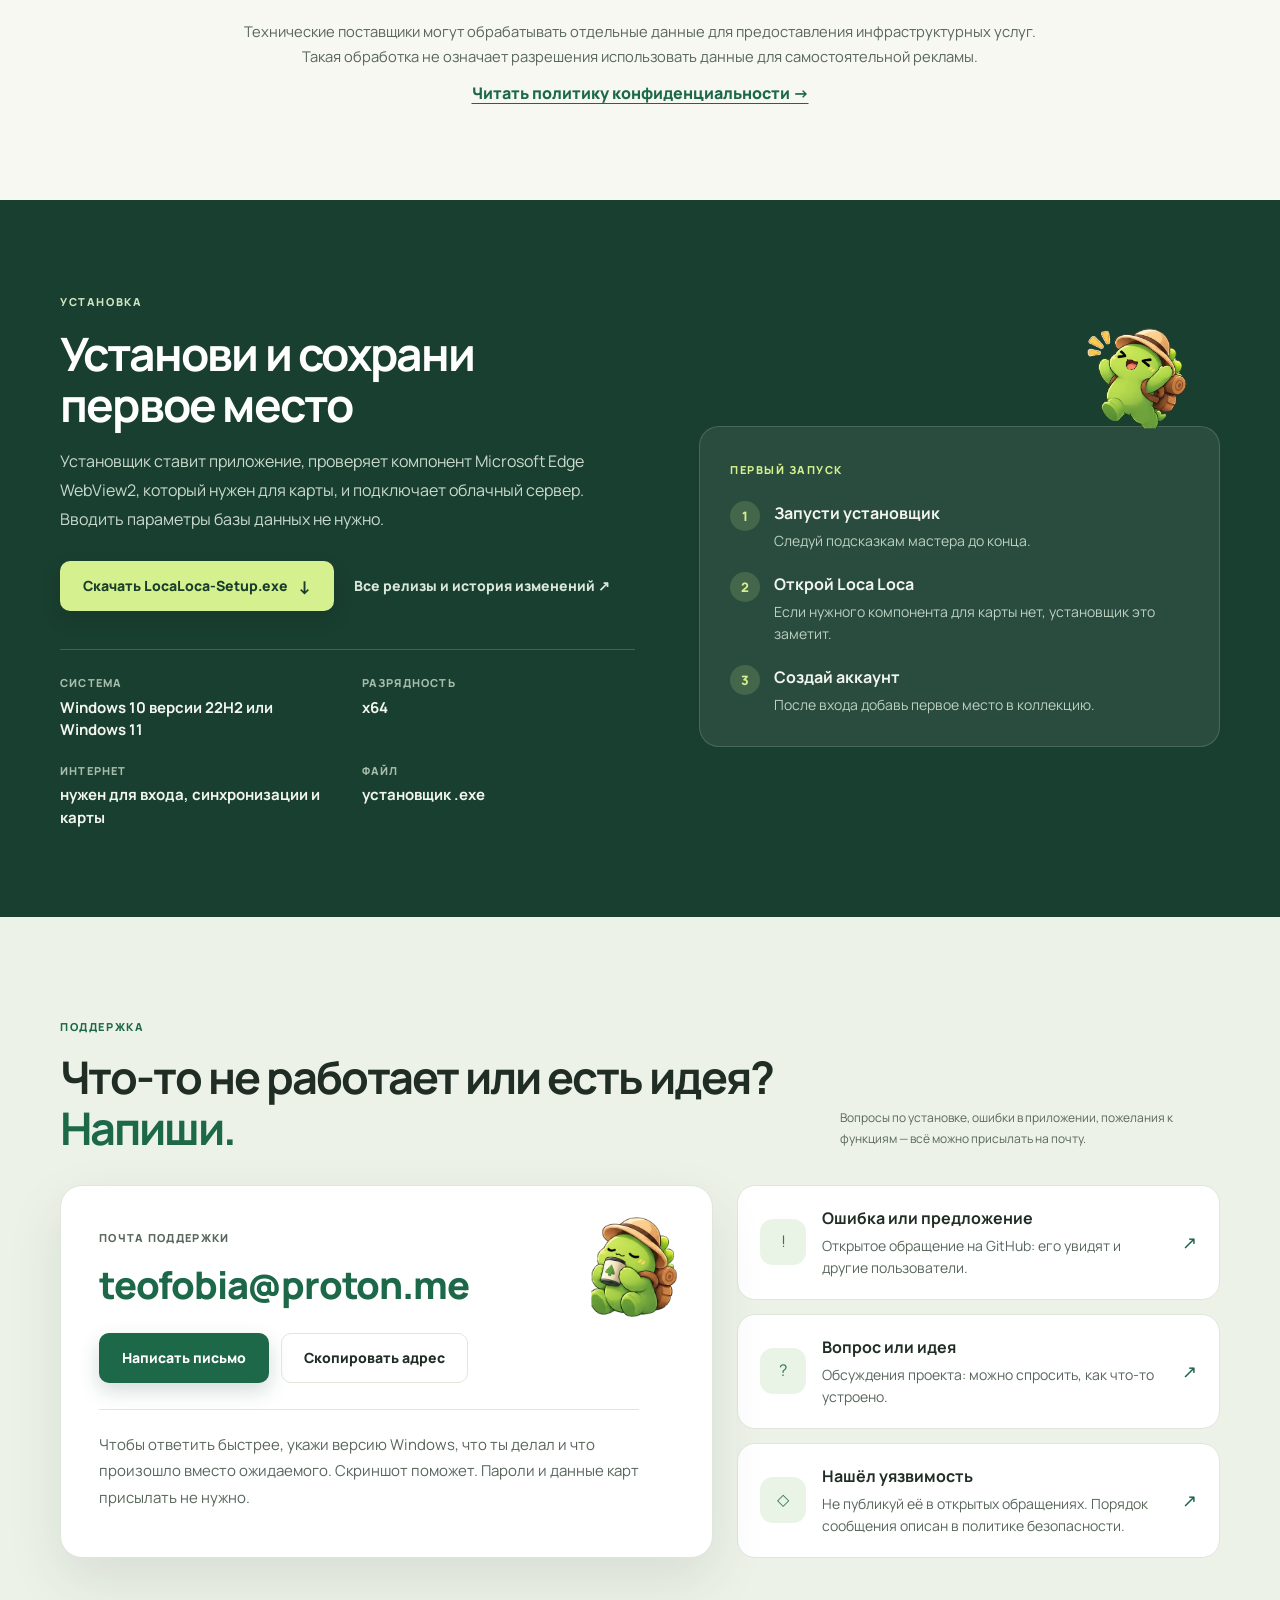
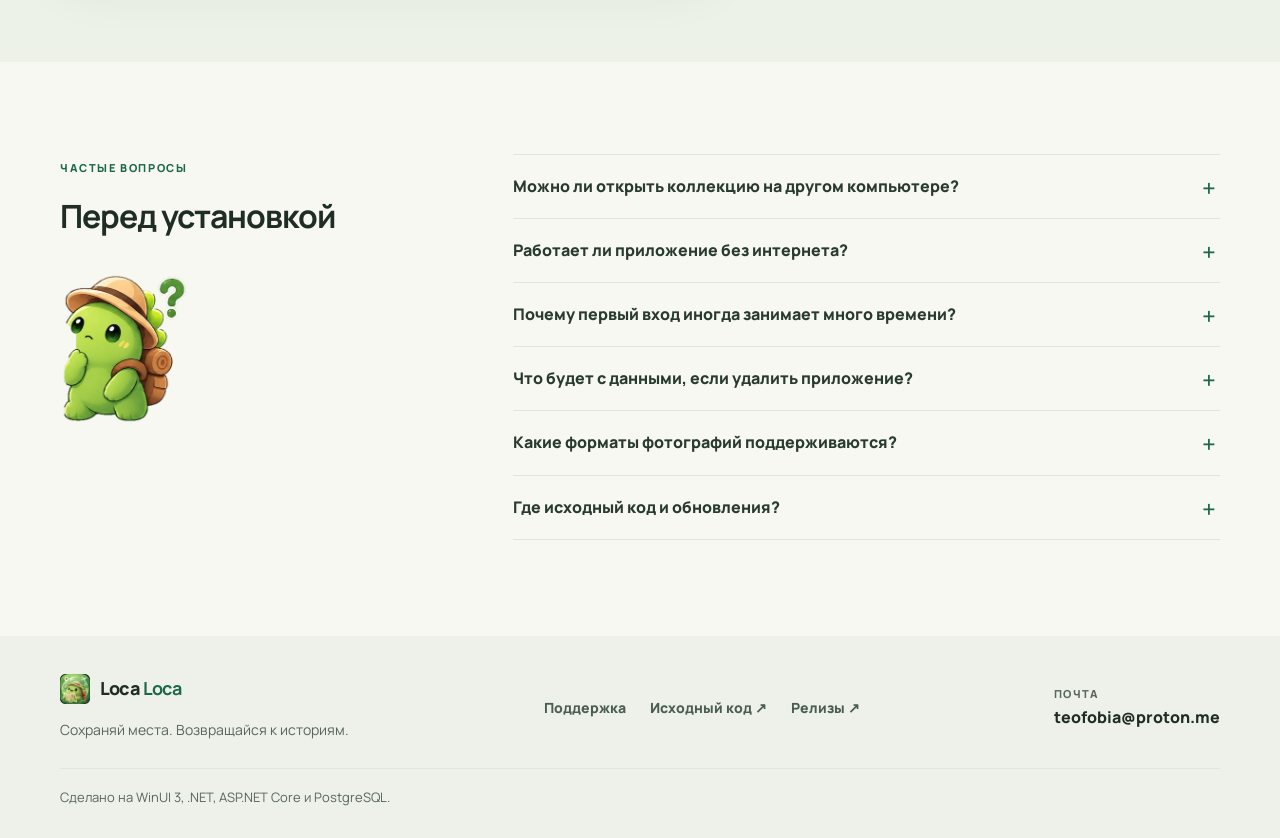
==== commit fc02cc50: "feat(site): link public privacy policy" ====
--- a/site/index.html
+++ b/site/index.html
@@ -25,6 +25,7 @@
   <link rel="preconnect" href="https://fonts.gstatic.com" crossorigin>
   <link href="https://fonts.googleapis.com/css2?family=Manrope:wght@400;500;600;700;800&amp;display=swap" rel="stylesheet">
   <link rel="stylesheet" href="styles.css">
+  <link rel="stylesheet" href="styles-privacy.css">
 </head>
 <body id="top">
   <a class="skip-link" href="#main">К содержимому</a>
--- a/site/styles-privacy.css
+++ b/site/styles-privacy.css
@@ -0,0 +1,19 @@
+/* Privacy transparency additions */
+.data-privacy-note {
+  max-width: 820px;
+  margin: 24px auto 0;
+  color: var(--text-subtle);
+  font-size: .92rem;
+  line-height: 1.7;
+  text-align: center;
+}
+.data-privacy-link {
+  margin: 12px 0 0;
+  text-align: center;
+}
+.data-privacy-link a {
+  color: var(--green);
+  font-weight: 800;
+  text-decoration-thickness: 1px;
+  text-underline-offset: 4px;
+}
